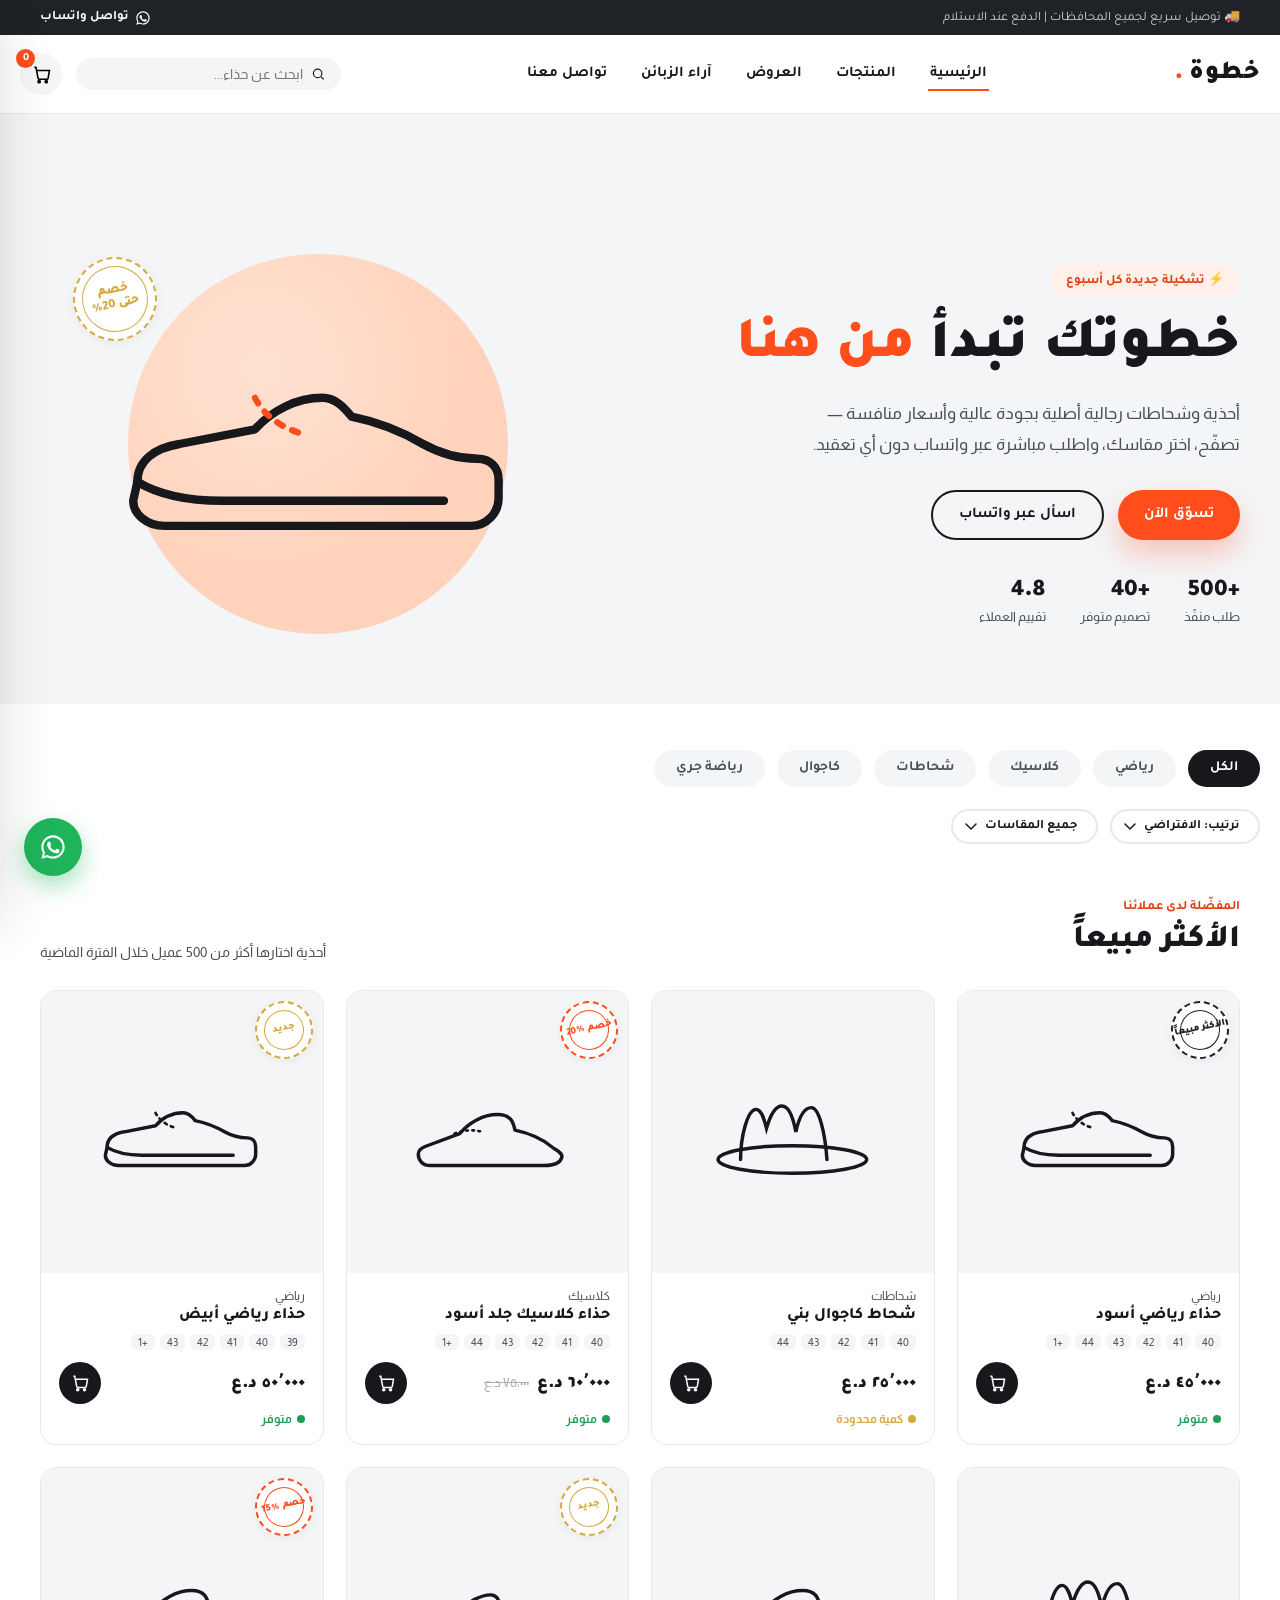
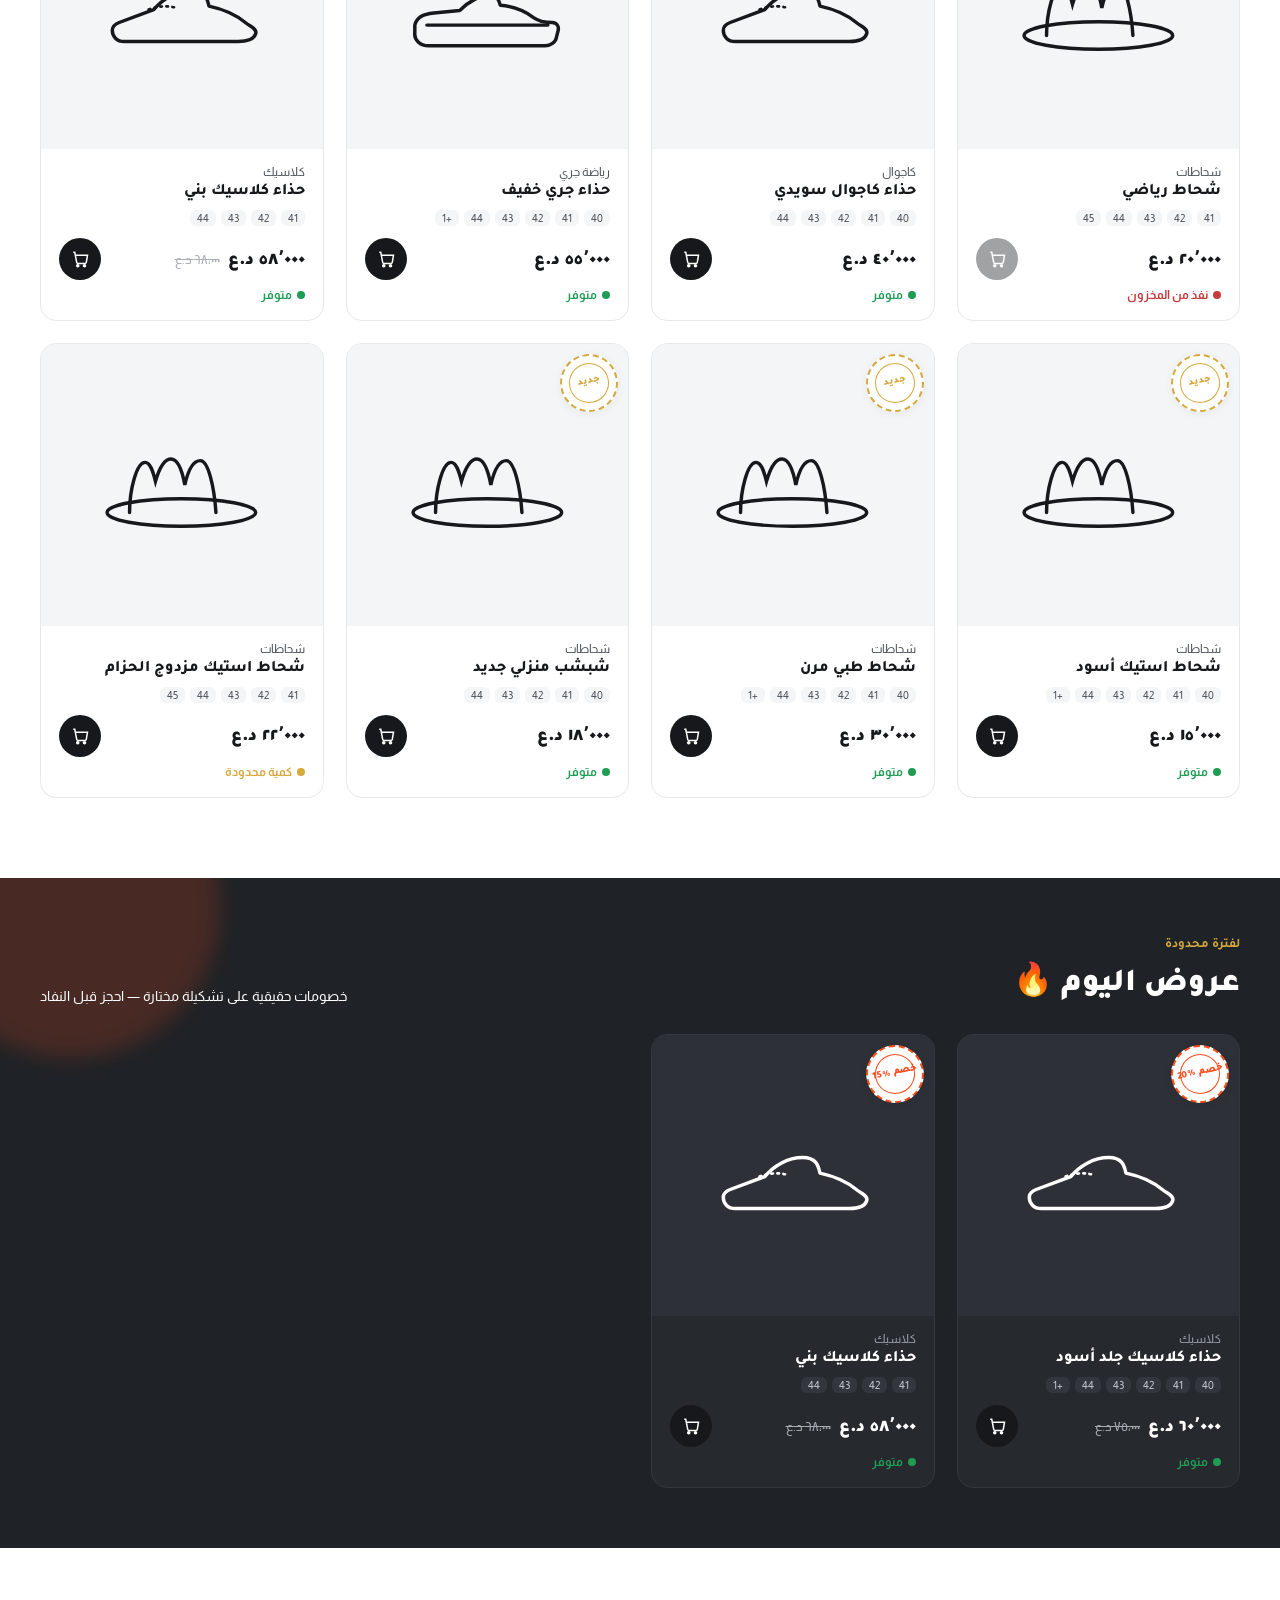
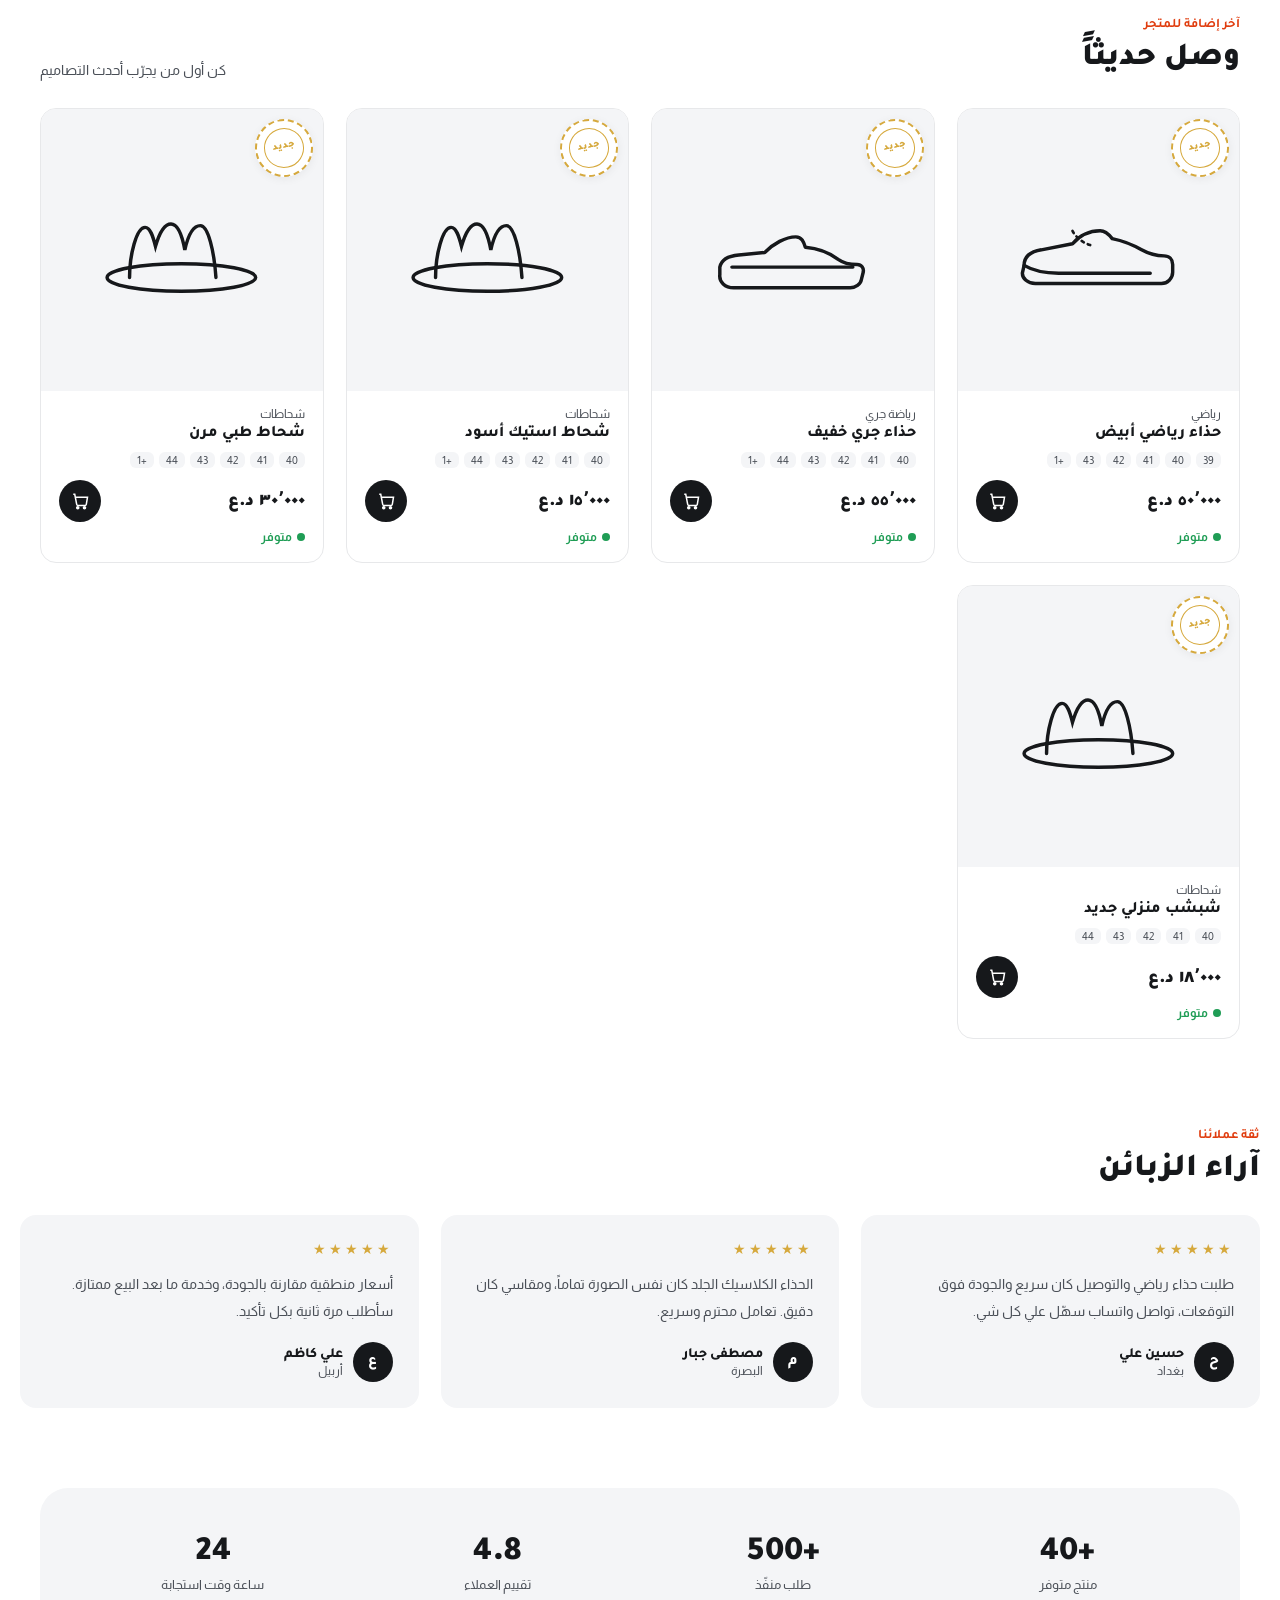
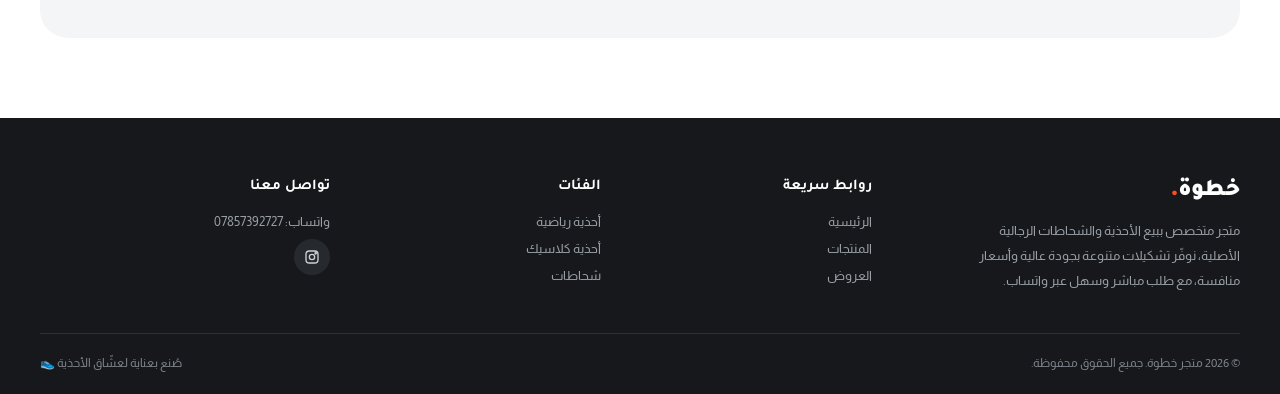
==== index.html @ 8cd8f7c1 "Add files via upload" ====
<!DOCTYPE html>
<html lang="ar" dir="rtl">
<head>
<meta charset="UTF-8">
<meta name="viewport" content="width=device-width, initial-scale=1.0">
<title>خطوة | متجر أحذية وشحاطات رجالية</title>
<meta name="description" content="متجر خطوة لبيع الأحذية والشحاطات الرجالية — تشكيلات رياضية وكلاسيكية وكاجوال بأفضل الأسعار، مع إمكانية الطلب المباشر عبر واتساب.">
<meta name="theme-color" content="#16181b">
<link rel="preconnect" href="https://fonts.googleapis.com">
<link href="https://fonts.googleapis.com/css2?family=Almarai:wght@400;700;800&family=Tajawal:wght@700;800;900&display=swap" rel="stylesheet">
<link rel="stylesheet" href="style.css">
</head>
<body>

<!-- شريط علوي -->
<div class="topbar">
  <div class="container">
    <span>🚚 توصيل سريع لجميع المحافظات | الدفع عند الاستلام</span>
    <a href="#" data-wa-general>
      <svg width="16" height="16" viewBox="0 0 24 24" fill="currentColor"><path d="M17.5 14.4c-.3-.1-1.7-.8-2-.9-.3-.1-.5-.1-.6.1-.2.3-.7.9-.9 1.1-.2.2-.3.2-.6.1-1.6-.7-2.7-1.6-3.6-3.1-.1-.2-.1-.4.1-.6l.5-.6c.1-.2.1-.3 0-.5-.1-.2-.6-1.5-.8-2-.2-.5-.4-.4-.6-.4h-.5c-.2 0-.5.1-.7.3-.2.2-.9.9-.9 2.2 0 1.3.9 2.5 1 2.7.1.2 1.8 2.8 4.5 3.9 2.7 1.1 2.7.7 3.2.7.5 0 1.6-.6 1.8-1.2.2-.6.2-1.1.1-1.2-.1-.1-.3-.2-.5-.3Z"/><path d="M12 2C6.5 2 2 6.5 2 12c0 1.8.5 3.6 1.4 5.1L2 22l5.1-1.3c1.4.8 3.1 1.2 4.9 1.2 5.5 0 10-4.5 10-10S17.5 2 12 2Zm0 18.2c-1.6 0-3.1-.4-4.4-1.2l-.3-.2-3 .8.8-2.9-.2-.3C4.2 15 3.8 13.5 3.8 12c0-4.5 3.7-8.2 8.2-8.2s8.2 3.7 8.2 8.2-3.7 8.2-8.2 8.2Z"/></svg>
      تواصل واتساب
    </a>
  </div>
</div>

<!-- الهيدر -->
<header class="site-header" id="siteHeader">
  <div class="container header-inner">
    <div class="logo" id="siteLogo">خطوة<span>.</span></div>

    <nav class="main-nav" id="mainNav">
      <a href="#home" class="active">الرئيسية</a>
      <a href="#products">المنتجات</a>
      <a href="#offers">العروض</a>
      <a href="#reviews">آراء الزبائن</a>
      <a href="#" data-wa-general>تواصل معنا</a>
    </nav>

    <div class="header-actions">
      <label class="search-box">
        <svg width="16" height="16" viewBox="0 0 24 24" fill="none" stroke="currentColor" stroke-width="2"><circle cx="11" cy="11" r="7"/><path d="M21 21l-4-4"/></svg>
        <input id="searchInput" type="text" placeholder="ابحث عن حذاء...">
      </label>
      <button class="icon-btn" id="cartBtn" aria-label="السلة">
        <svg width="19" height="19" viewBox="0 0 24 24" fill="none" stroke="currentColor" stroke-width="2"><path d="M3 3h2l2.6 13.4a2 2 0 0 0 2 1.6h8.8a2 2 0 0 0 2-1.6L22 7H6"/><circle cx="9" cy="21" r="1.4" fill="currentColor"/><circle cx="18" cy="21" r="1.4" fill="currentColor"/></svg>
        <span class="cart-count" id="cartCount">0</span>
      </button>
      <button class="burger icon-btn" id="burgerBtn" aria-label="القائمة">
        <svg width="18" height="18" viewBox="0 0 24 24" fill="none" stroke="currentColor" stroke-width="2.2"><path d="M4 7h16M4 12h16M4 17h16"/></svg>
      </button>
    </div>
  </div>
</header>

<!-- الهيرو -->
<section class="hero" id="home">
  <div class="container hero-inner">
    <div>
      <span class="hero-eyebrow">⚡ تشكيلة جديدة كل أسبوع</span>
      <h1>خطوتك تبدأ <em>من هنا</em></h1>
      <p>أحذية وشحاطات رجالية أصلية بجودة عالية وأسعار منافسة — تصفّح، اختر مقاسك، واطلب مباشرة عبر واتساب دون أي تعقيد.</p>
      <div class="hero-ctas">
        <a href="#products" class="btn btn-primary">تسوّق الآن</a>
        <a href="#" class="btn btn-outline" data-wa-general>اسأل عبر واتساب</a>
      </div>
      <div class="hero-stats">
        <div><b>+500</b><span>طلب منفّذ</span></div>
        <div><b>+40</b><span>تصميم متوفر</span></div>
        <div><b>4.8</b><span>تقييم العملاء</span></div>
      </div>
    </div>

    <div class="hero-art">
      <div class="hero-blob"></div>
      <div class="hero-stamp stamp gold"><b>خصم<br>حتى 20%</b></div>
      <div class="hero-shoe">
        <svg viewBox="0 0 200 120" fill="none" xmlns="http://www.w3.org/2000/svg">
          <path d="M14 78c0-10 8-16 20-18l36-7c8-9 20-15 32-15 6 0 10 4 14 9 10 2 22 6 34 13 9 5 18 7 26 7 6 0 10 4 10 10v9c0 7-6 13-13 13H27c-9 0-15-6-15-12l2-9Z" stroke="currentColor" stroke-width="4" stroke-linejoin="round"/>
          <path d="M14 78c10 6 24 9 40 9h106" stroke="currentColor" stroke-width="4" stroke-linecap="round"/>
          <path d="M70 38c4 8 12 14 22 17" class="accent" stroke="#ff4d1c" stroke-width="3" stroke-linecap="round" stroke-dasharray="3 5"/>
        </svg>
      </div>
    </div>
  </div>
</section>

<!-- شريط الفئات والبحث المتقدم -->
<section class="cat-strip container" id="products">
  <div class="chips" id="catChips"></div>
  <div class="filter-bar" style="margin-top:16px;">
    <select class="filter-select" id="sortSelect">
      <option value="">ترتيب: الافتراضي</option>
      <option value="price-asc">الأقل سعراً</option>
      <option value="price-desc">الأعلى سعراً</option>
      <option value="new">الأحدث</option>
      <option value="bestseller">الأكثر مبيعاً</option>
    </select>
    <select class="filter-select" id="sizeFilter">
      <option value="">جميع المقاسات</option>
    </select>
  </div>
</section>

<!-- الأكثر مبيعاً -->
<section class="container" style="padding:30px 20px 10px;">
  <div class="section-head reveal">
    <div>
      <span class="eyebrow">المفضّلة لدى عملائنا</span>
      <h2>الأكثر مبيعاً</h2>
    </div>
    <p>أحذية اختارها أكثر من 500 عميل خلال الفترة الماضية</p>
  </div>
  <div class="products-grid" id="bestSellersGrid"></div>
</section>

<!-- العروض -->
<section class="offers-section" id="offers">
  <div class="container">
    <div class="section-head reveal">
      <div>
        <span class="eyebrow">لفترة محدودة</span>
        <h2>عروض اليوم 🔥</h2>
      </div>
      <p>خصومات حقيقية على تشكيلة مختارة — احجز قبل النفاد</p>
    </div>
    <div class="products-grid" id="offersGrid"></div>
  </div>
</section>

<!-- وصل حديثاً -->
<section class="container" style="padding:70px 20px 10px;">
  <div class="section-head reveal">
    <div>
      <span class="eyebrow">آخر إضافة للمتجر</span>
      <h2>وصل حديثاً</h2>
    </div>
    <p>كن أول من يجرّب أحدث التصاميم</p>
  </div>
  <div class="products-grid" id="newArrivalsGrid"></div>
</section>

<!-- آراء الزبائن -->
<section class="reviews container" id="reviews">
  <div class="section-head reveal">
    <div>
      <span class="eyebrow">ثقة عملائنا</span>
      <h2>آراء الزبائن</h2>
    </div>
  </div>
  <div class="review-grid">
    <div class="review-card reveal">
      <div class="review-stars">★★★★★</div>
      <p class="review-text">طلبت حذاء رياضي والتوصيل كان سريع والجودة فوق التوقعات، تواصل واتساب سهّل علي كل شي.</p>
      <div class="review-by"><div class="review-avatar">ح</div><div><div class="review-name">حسين علي</div><div class="review-loc">بغداد</div></div></div>
    </div>
    <div class="review-card reveal">
      <div class="review-stars">★★★★★</div>
      <p class="review-text">الحذاء الكلاسيك الجلد كان نفس الصورة تماماً، ومقاسي كان دقيق. تعامل محترم وسريع.</p>
      <div class="review-by"><div class="review-avatar">م</div><div><div class="review-name">مصطفى جبار</div><div class="review-loc">البصرة</div></div></div>
    </div>
    <div class="review-card reveal">
      <div class="review-stars">★★★★★</div>
      <p class="review-text">أسعار منطقية مقارنة بالجودة، وخدمة ما بعد البيع ممتازة. سأطلب مرة ثانية بكل تأكيد.</p>
      <div class="review-by"><div class="review-avatar">ع</div><div><div class="review-name">علي كاظم</div><div class="review-loc">أربيل</div></div></div>
    </div>
  </div>
</section>

<!-- إحصائيات -->
<section class="container">
  <div class="stats-strip reveal">
    <div><b>+40</b><span>منتج متوفر</span></div>
    <div><b>+500</b><span>طلب منفّذ</span></div>
    <div><b>4.8</b><span>تقييم العملاء</span></div>
    <div><b>24</b><span>ساعة وقت استجابة</span></div>
  </div>
</section>

<!-- الفوتر -->
<footer class="site-footer">
  <div class="container">
    <div class="footer-grid">
      <div>
        <div class="footer-logo">خطوة<span>.</span></div>
        <p class="footer-about">متجر متخصص ببيع الأحذية والشحاطات الرجالية الأصلية، نوفّر تشكيلات متنوعة بجودة عالية وأسعار منافسة، مع طلب مباشر وسهل عبر واتساب.</p>
      </div>
      <div class="footer-col">
        <h4>روابط سريعة</h4>
        <ul>
          <li><a href="#home">الرئيسية</a></li>
          <li><a href="#products">المنتجات</a></li>
          <li><a href="#offers">العروض</a></li>
        </ul>
      </div>
      <div class="footer-col">
        <h4>الفئات</h4>
        <ul id="footerCats">
          <li><a href="#products">أحذية رياضية</a></li>
          <li><a href="#products">أحذية كلاسيك</a></li>
          <li><a href="#products">شحاطات</a></li>
        </ul>
      </div>
      <div class="footer-col">
        <h4>تواصل معنا</h4>
        <ul>
          <li><a href="#" data-wa-general>واتساب: 07857392727</a></li>
        </ul>
        <div class="socials">
          <a href="#" aria-label="انستغرام"><svg width="16" height="16" viewBox="0 0 24 24" fill="none" stroke="currentColor" stroke-width="2"><rect x="3" y="3" width="18" height="18" rx="5"/><circle cx="12" cy="12" r="4"/><circle cx="17.5" cy="6.5" r="1"/></svg></a>
        </div>
      </div>
    </div>
    <div class="footer-bottom">
      <span>© 2026 متجر خطوة. جميع الحقوق محفوظة.</span>
      <span>صُنع بعناية لعشّاق الأحذية 👟</span>
    </div>
  </div>
</footer>

<!-- زر واتساب عائم -->
<a href="#" class="float-whatsapp" data-wa-general aria-label="تواصل عبر واتساب">
  <svg viewBox="0 0 24 24" fill="currentColor"><path d="M17.5 14.4c-.3-.1-1.7-.8-2-.9-.3-.1-.5-.1-.6.1-.2.3-.7.9-.9 1.1-.2.2-.3.2-.6.1-1.6-.7-2.7-1.6-3.6-3.1-.1-.2-.1-.4.1-.6l.5-.6c.1-.2.1-.3 0-.5-.1-.2-.6-1.5-.8-2-.2-.5-.4-.4-.6-.4h-.5c-.2 0-.5.1-.7.3-.2.2-.9.9-.9 2.2 0 1.3.9 2.5 1 2.7.1.2 1.8 2.8 4.5 3.9 2.7 1.1 2.7.7 3.2.7.5 0 1.6-.6 1.8-1.2.2-.6.2-1.1.1-1.2-.1-.1-.3-.2-.5-.3Z"/><path d="M12 2C6.5 2 2 6.5 2 12c0 1.8.5 3.6 1.4 5.1L2 22l5.1-1.3c1.4.8 3.1 1.2 4.9 1.2 5.5 0 10-4.5 10-10S17.5 2 12 2Zm0 18.2c-1.6 0-3.1-.4-4.4-1.2l-.3-.2-3 .8.8-2.9-.2-.3C4.2 15 3.8 13.5 3.8 12c0-4.5 3.7-8.2 8.2-8.2s8.2 3.7 8.2 8.2-3.7 8.2-8.2 8.2Z"/></svg>
</a>

<!-- ===== سلة المشتريات ===== -->
<div class="cart-overlay" id="cartOverlay"></div>
<div class="cart-drawer" id="cartDrawer" role="dialog" aria-label="سلة المشتريات">
  <div class="cart-drawer-head">
    <h3>🛒 سلة المشتريات</h3>
    <button class="cart-close" id="cartClose" aria-label="إغلاق">
      <svg width="16" height="16" viewBox="0 0 24 24" fill="none" stroke="currentColor" stroke-width="2.5"><path d="M18 6 6 18M6 6l12 12"/></svg>
    </button>
  </div>
  <div class="cart-items" id="cartItems"></div>
  <div class="cart-footer" id="cartFooter" style="display:none;">
    <div class="cart-total-row">
      <span class="cart-total-label">المجموع</span>
      <span class="cart-total-price" id="cartTotal">0 د.ع</span>
    </div>
    <button class="btn btn-primary" id="checkoutBtn">إتمام الطلب</button>
  </div>
</div>

<!-- ===== صفحة المنتج ===== -->
<div class="product-modal-overlay" id="productModalOverlay">
  <div class="product-modal" id="productModal">
    <button class="product-modal-close" id="productModalClose" aria-label="إغلاق">
      <svg width="16" height="16" viewBox="0 0 24 24" fill="none" stroke="currentColor" stroke-width="2.5"><path d="M18 6 6 18M6 6l12 12"/></svg>
    </button>
    <div class="product-modal-body">
      <div class="product-gallery">
        <div class="gallery-main" id="galleryMain">
          <div id="galleryMainContent"></div>
        </div>
        <div class="gallery-nav" id="galleryNav" style="display:none;">
          <button class="gallery-arrow" id="galleryPrev" aria-label="السابق">
            <svg width="16" height="16" viewBox="0 0 24 24" fill="none" stroke="currentColor" stroke-width="2.5"><path d="M15 18l-6-6 6-6"/></svg>
          </button>
          <button class="gallery-arrow" id="galleryNext" aria-label="التالي">
            <svg width="16" height="16" viewBox="0 0 24 24" fill="none" stroke="currentColor" stroke-width="2.5"><path d="M9 18l6-6-6-6"/></svg>
          </button>
        </div>
        <div class="gallery-thumbs" id="galleryThumbs"></div>
      </div>
      <div class="product-detail" id="productDetail"></div>
    </div>
  </div>
</div>

<!-- ===== نافذة الطلب والفاتورة ===== -->
<div class="order-overlay" id="orderOverlay">
  <div class="order-modal" id="orderModal">
    <div class="order-modal-head">
      <h3 id="orderModalTitle">تأكيد الطلب</h3>
      <button class="cart-close" id="orderClose" aria-label="إغلاق">
        <svg width="16" height="16" viewBox="0 0 24 24" fill="none" stroke="currentColor" stroke-width="2.5"><path d="M18 6 6 18M6 6l12 12"/></svg>
      </button>
    </div>
    <div id="orderContent"></div>
  </div>
</div>

<script src="main.js"></script>
</body>
</html>
---- style.css ----
/* ====================================================
   متجر خطوة — Design System v2
   ==================================================== */

:root{
  --white:#ffffff;
  --ink:#16181b;
  --ink-soft:#4a4f57;
  --ember:#ff4d1c;
  --ember-dark:#e03d0f;
  --ember-light:#fff0ea;
  --charcoal:#1f2226;
  --mist:#f4f5f7;
  --mist-dark:#e9eaed;
  --gold:#d6a93d;
  --line:#e7e8ea;
  --success:#1f9d55;

  --font-display:'Tajawal', sans-serif;
  --font-body:'Almarai', sans-serif;

  --radius-sm:10px;
  --radius-md:16px;
  --radius-lg:28px;

  --shadow-sm:0 2px 10px rgba(22,24,27,.06);
  --shadow-md:0 12px 30px rgba(22,24,27,.10);
  --shadow-lg:0 20px 50px rgba(22,24,27,.15);
  --shadow-ember:0 14px 28px rgba(255,77,28,.28);

  --container:1240px;
}

*{box-sizing:border-box;margin:0;padding:0;}
html{scroll-behavior:smooth;}
body{
  font-family:var(--font-body);
  background:var(--white);
  color:var(--ink);
  direction:rtl;
  -webkit-font-smoothing:antialiased;
  overflow-x:hidden;
}
img,svg{display:block;max-width:100%;}
a{color:inherit;text-decoration:none;}
ul{list-style:none;}
button{font-family:inherit;cursor:pointer;border:none;background:none;}
input,textarea,select{font-family:inherit;}

.container{
  width:100%;
  max-width:var(--container);
  margin:0 auto;
  padding:0 20px;
}

:focus-visible{
  outline:3px solid var(--ember);
  outline-offset:2px;
  border-radius:6px;
}

@media (prefers-reduced-motion: reduce){
  *{animation-duration:.001ms !important;animation-iteration-count:1 !important;transition-duration:.001ms !important;scroll-behavior:auto !important;}
}

/* ---------- أزرار ---------- */
.btn{
  display:inline-flex;
  align-items:center;
  justify-content:center;
  gap:8px;
  padding:14px 26px;
  border-radius:999px;
  font-family:var(--font-display);
  font-weight:700;
  font-size:15px;
  transition:transform .25s ease, box-shadow .25s ease, background .25s ease;
  white-space:nowrap;
}
.btn-primary{
  background:var(--ember);
  color:var(--white);
  box-shadow:var(--shadow-ember);
}
.btn-primary:hover{background:var(--ember-dark);transform:translateY(-2px);}
.btn-dark{background:var(--ink);color:var(--white);}
.btn-dark:hover{background:var(--charcoal);transform:translateY(-2px);}
.btn-outline{
  background:transparent;
  border:2px solid var(--ink);
  color:var(--ink);
}
.btn-outline:hover{background:var(--ink);color:var(--white);}
.btn-whatsapp{background:#1fb35a;color:var(--white);}
.btn-whatsapp:hover{background:#178f47;transform:translateY(-2px);}
.btn-sm{padding:10px 18px;font-size:13px;}
.btn:active{transform:translateY(0) scale(.97);}

/* ---------- شريط علوي ---------- */
.topbar{
  background:var(--charcoal);
  color:#cfd2d6;
  font-size:13px;
  font-family:var(--font-display);
}
.topbar .container{
  display:flex;
  align-items:center;
  justify-content:space-between;
  padding:8px 20px;
}
.topbar a{color:#fff;font-weight:700;display:flex;align-items:center;gap:6px;}

/* ---------- الهيدر ---------- */
.site-header{
  position:sticky;
  top:0;
  z-index:90;
  background:rgba(255,255,255,.95);
  backdrop-filter:blur(12px);
  border-bottom:1px solid var(--line);
  transition:padding .25s ease,box-shadow .25s ease;
}
.site-header.scrolled{box-shadow:var(--shadow-sm);}
.header-inner{
  display:flex;
  align-items:center;
  justify-content:space-between;
  gap:18px;
  padding:18px 0;
  transition:padding .25s ease;
}
.site-header.scrolled .header-inner{padding:10px 0;}

.logo{
  font-family:var(--font-display);
  font-weight:900;
  font-size:26px;
  letter-spacing:.5px;
  display:flex;
  align-items:baseline;
  gap:6px;
  cursor:pointer;
}
.logo span{color:var(--ember);}

.main-nav{display:flex;align-items:center;gap:30px;}
.main-nav a{
  font-family:var(--font-display);
  font-weight:700;
  font-size:15px;
  color:var(--ink);
  position:relative;
  padding:6px 2px;
}
.main-nav a::after{
  content:"";
  position:absolute;
  right:0;left:0;bottom:-2px;
  height:2px;
  background:var(--ember);
  transform:scaleX(0);
  transform-origin:right;
  transition:transform .3s ease;
}
.main-nav a:hover::after,
.main-nav a.active::after{transform:scaleX(1);}

.header-actions{display:flex;align-items:center;gap:14px;}

.search-box{
  display:flex;
  align-items:center;
  background:var(--mist);
  border-radius:999px;
  padding:8px 16px;
  gap:8px;
  min-width:220px;
  transition:box-shadow .25s ease;
}
.search-box:focus-within{box-shadow:0 0 0 2px var(--ember);}
.search-box input{
  background:none;
  border:none;
  outline:none;
  width:100%;
  font-size:14px;
  color:var(--ink);
}

.icon-btn{
  position:relative;
  width:42px;
  height:42px;
  border-radius:50%;
  background:var(--mist);
  display:flex;
  align-items:center;
  justify-content:center;
  transition:background .25s ease,transform .2s ease;
}
.icon-btn:hover{background:var(--mist-dark);transform:translateY(-2px);}
.cart-count{
  position:absolute;
  top:-4px;
  left:-4px;
  background:var(--ember);
  color:#fff;
  font-size:11px;
  font-weight:800;
  width:19px;
  height:19px;
  border-radius:50%;
  display:flex;
  align-items:center;
  justify-content:center;
  font-family:var(--font-display);
  transition:transform .2s ease;
}
.cart-count.bump{transform:scale(1.4);}
.burger{display:none;width:42px;height:42px;}

/* ---------- الهيرو ---------- */
.hero{
  position:relative;
  background:var(--mist);
  overflow:hidden;
  padding:70px 0 0;
}
.hero-inner{
  display:grid;
  grid-template-columns:1.05fr .95fr;
  align-items:center;
  gap:30px;
  min-height:520px;
}
.hero-eyebrow{
  display:inline-flex;
  align-items:center;
  gap:8px;
  font-family:var(--font-display);
  font-weight:700;
  font-size:13px;
  color:var(--ember-dark);
  background:#fff0ea;
  padding:7px 16px;
  border-radius:999px;
  margin-bottom:18px;
}
.hero h1{
  font-family:var(--font-display);
  font-weight:900;
  font-size:clamp(34px,5vw,58px);
  line-height:1.15;
  margin-bottom:18px;
}
.hero h1 em{color:var(--ember);font-style:normal;position:relative;}
.hero p{
  font-size:17px;
  color:var(--ink-soft);
  max-width:440px;
  margin-bottom:30px;
  line-height:1.8;
}
.hero-ctas{display:flex;gap:14px;flex-wrap:wrap;margin-bottom:38px;}
.hero-stats{display:flex;gap:34px;}
.hero-stats div b{
  display:block;
  font-family:var(--font-display);
  font-weight:900;
  font-size:24px;
}
.hero-stats div span{font-size:13px;color:var(--ink-soft);}

.hero-art{
  position:relative;
  height:100%;
  display:flex;
  align-items:center;
  justify-content:center;
}
.hero-blob{
  position:absolute;
  width:380px;height:380px;
  border-radius:50%;
  background:radial-gradient(circle at 35% 30%, #ffe2d3, #ffd2bb 60%, #ffd2bb 100%);
  z-index:0;
  animation:blobPulse 6s ease-in-out infinite;
}
.hero-shoe{
  position:relative;
  z-index:1;
  width:min(420px, 80%);
  color:var(--ink);
  animation:float 5s ease-in-out infinite;
}
.hero-shoe .accent{color:var(--ember);}
.hero-stamp{position:absolute;top:14%;left:6%;z-index:2;}

@keyframes float{
  0%,100%{transform:translateY(0) rotate(-3deg);}
  50%{transform:translateY(-14px) rotate(-1deg);}
}
@keyframes blobPulse{
  0%,100%{transform:scale(1);}
  50%{transform:scale(1.06);}
}

/* ---------- الختم ---------- */
.stamp{
  --c:var(--ember);
  width:84px;height:84px;
  border-radius:50%;
  border:2px dashed var(--c);
  display:flex;align-items:center;justify-content:center;
  text-align:center;
  transform:rotate(-12deg);
  background:#fff;
  box-shadow:var(--shadow-sm);
  transition:transform .35s ease;
}
.stamp::before{
  content:"";
  position:absolute;
  inset:7px;
  border:1px solid var(--c);
  border-radius:50%;
}
.stamp b{
  font-family:var(--font-display);
  font-weight:900;
  font-size:13px;
  color:var(--c);
  line-height:1.15;
}
.stamp.gold{--c:var(--gold);}
.stamp.charcoal{--c:var(--charcoal);}
.stamp.muted{--c:#9a9da3;}
.stamp-sm{width:60px;height:60px;}
.stamp-sm b{font-size:10px;}

/* ---------- شرائح الفئات ---------- */
.cat-strip{padding:46px 0 10px;}
.section-head{
  display:flex;
  align-items:flex-end;
  justify-content:space-between;
  margin-bottom:26px;
  gap:16px;
  flex-wrap:wrap;
}
.section-head .eyebrow{
  font-family:var(--font-display);
  font-weight:700;
  color:var(--ember-dark);
  font-size:13px;
  margin-bottom:6px;
  display:block;
}
.section-head h2{
  font-family:var(--font-display);
  font-weight:900;
  font-size:clamp(22px,3vw,32px);
}
.section-head p{color:var(--ink-soft);font-size:14px;margin-top:6px;}

/* ---------- شريط الفلترة ---------- */
.filter-bar{
  display:flex;
  align-items:center;
  gap:12px;
  margin-bottom:16px;
  flex-wrap:wrap;
}
.filter-select{
  padding:9px 18px;
  border-radius:999px;
  border:2px solid var(--line);
  background:#fff;
  font-family:var(--font-display);
  font-weight:700;
  font-size:13px;
  color:var(--ink);
  cursor:pointer;
  transition:border-color .2s;
  appearance:none;
  padding-left:32px;
  background-image:url("data:image/svg+xml,%3Csvg width='12' height='8' viewBox='0 0 12 8' fill='none' xmlns='http://www.w3.org/2000/svg'%3E%3Cpath d='M1 1l5 5 5-5' stroke='%2316181b' stroke-width='1.5' stroke-linecap='round'/%3E%3C/svg%3E");
  background-repeat:no-repeat;
  background-position:left 12px center;
}
.filter-select:focus{border-color:var(--ember);outline:none;}

.chips{
  display:flex;
  gap:12px;
  overflow-x:auto;
  padding-bottom:6px;
  scrollbar-width:none;
}
.chips::-webkit-scrollbar{display:none;}
.chip{
  flex:0 0 auto;
  padding:10px 22px;
  border-radius:999px;
  background:var(--mist);
  font-family:var(--font-display);
  font-weight:700;
  font-size:14px;
  color:var(--ink-soft);
  transition:background .25s ease,color .25s ease,transform .2s ease;
}
.chip:hover{transform:translateY(-2px);}
.chip.active{background:var(--ink);color:#fff;}

/* ---------- شبكة المنتجات ---------- */
.products-grid{
  display:grid;
  grid-template-columns:repeat(4, 1fr);
  gap:22px;
  margin-top:30px;
}
.product-card{
  position:relative;
  background:#fff;
  border:1px solid var(--line);
  border-radius:var(--radius-md);
  overflow:hidden;
  transition:transform .3s ease,box-shadow .3s ease;
  cursor:pointer;
}
.product-card:hover{
  transform:translateY(-6px);
  box-shadow:var(--shadow-md);
}
.product-media{
  position:relative;
  background:var(--mist);
  aspect-ratio:1/1;
  display:flex;
  align-items:center;
  justify-content:center;
  padding:30px;
  overflow:hidden;
}
.product-media svg{
  width:78%;
  color:var(--ink);
  transition:transform .4s ease;
}
.product-media img{
  width:100%;
  height:100%;
  object-fit:cover;
  transition:transform .4s ease;
  position:absolute;
  inset:0;
  padding:0;
}
.product-card:hover .product-media img{transform:scale(1.06);}
.product-card:hover .product-media svg{transform:scale(1.08) rotate(-3deg);}

.product-card .stamp{
  position:absolute;
  top:10px;
  right:10px;
  width:58px;height:58px;
}
.product-card .stamp b{font-size:10px;}

.quick-view{
  position:absolute;
  bottom:12px;
  left:50%;
  transform:translate(-50%, 14px);
  opacity:0;
  transition:all .25s ease;
  background:var(--ink);
  color:#fff;
  font-family:var(--font-display);
  font-size:12px;
  font-weight:700;
  padding:9px 18px;
  border-radius:999px;
  white-space:nowrap;
  pointer-events:none;
}
.product-card:hover .quick-view{opacity:1;transform:translate(-50%, 0);pointer-events:all;}

.product-info{padding:16px 18px 18px;}
.product-cat{font-size:12px;color:var(--ink-soft);margin-bottom:4px;}
.product-name{
  font-family:var(--font-display);
  font-weight:800;
  font-size:16px;
  margin-bottom:8px;
}
.product-sizes{display:flex;gap:5px;margin-bottom:12px;flex-wrap:wrap;}
.product-sizes span{
  font-size:11px;
  color:var(--ink-soft);
  background:var(--mist);
  border-radius:6px;
  padding:2px 7px;
}
.price-row{display:flex;align-items:center;justify-content:space-between;}
.price-group{display:flex;align-items:baseline;gap:8px;}
.price{
  font-family:var(--font-display);
  font-weight:900;
  font-size:18px;
}
.price-old{font-size:13px;color:#a9adb3;text-decoration:line-through;}
.add-cart-btn{
  width:42px;height:42px;
  border-radius:50%;
  background:var(--ink);
  color:#fff;
  display:flex;align-items:center;justify-content:center;
  transition:background .25s ease,transform .2s ease;
  flex-shrink:0;
}
.add-cart-btn:hover{background:var(--ember);transform:scale(1.08);}
.add-cart-btn.added{background:var(--success);}
.add-cart-btn svg{width:18px;height:18px;}
.add-cart-btn:disabled{opacity:.4;pointer-events:none;}

.stock-note{
  font-size:12px;
  font-weight:700;
  margin-top:8px;
  display:flex;
  align-items:center;
  gap:5px;
}
.stock-note.limited{color:var(--gold);}
.stock-note.out{color:#c63b3b;}
.stock-note.available{color:var(--success);}
.product-card.is-out .add-cart-btn{opacity:.4;pointer-events:none;}

/* ---------- قسم العروض ---------- */
.offers-section{
  background:var(--charcoal);
  color:#fff;
  padding:60px 0;
  margin-top:70px;
  position:relative;
  overflow:hidden;
}
.offers-section::before{
  content:"";
  position:absolute;
  top:-120px;left:-80px;
  width:300px;height:300px;
  background:var(--ember);
  opacity:.18;
  border-radius:50%;
  filter:blur(10px);
}
.offers-section .section-head h2,
.offers-section .section-head p{color:#fff;}
.offers-section .section-head .eyebrow{color:var(--gold);}
.offers-section .product-card{background:#26292e;border-color:#34373d;}
.offers-section .product-media{background:#2d3036;}
.offers-section .product-media svg{color:#fff;}
.offers-section .product-name{color:#fff;}
.offers-section .product-cat{color:#9aa0a8;}
.offers-section .product-sizes span{background:#33363c;color:#c7cbd1;}
.offers-section .price{color:#fff;}

/* ---------- آراء الزبائن ---------- */
.reviews{padding:80px 0;}
.review-grid{
  display:grid;
  grid-template-columns:repeat(3, 1fr);
  gap:22px;
}
.review-card{
  background:var(--mist);
  border-radius:var(--radius-md);
  padding:26px;
  transition:transform .3s ease,box-shadow .3s ease;
}
.review-card:hover{transform:translateY(-4px);box-shadow:var(--shadow-md);}
.review-stars{color:var(--gold);font-size:14px;margin-bottom:14px;letter-spacing:3px;}
.review-text{font-size:14px;line-height:1.9;color:var(--ink-soft);margin-bottom:18px;}
.review-by{display:flex;align-items:center;gap:10px;}
.review-avatar{
  width:40px;height:40px;border-radius:50%;
  background:var(--ink);color:#fff;
  display:flex;align-items:center;justify-content:center;
  font-family:var(--font-display);font-weight:800;font-size:15px;
}
.review-name{font-family:var(--font-display);font-weight:800;font-size:14px;}
.review-loc{font-size:12px;color:var(--ink-soft);}

/* ---------- إحصائيات ---------- */
.stats-strip{
  background:var(--mist);
  border-radius:var(--radius-lg);
  margin:0 0 80px;
  padding:46px 30px;
  display:grid;
  grid-template-columns:repeat(4, 1fr);
  text-align:center;
}
.stats-strip div b{
  display:block;
  font-family:var(--font-display);
  font-weight:900;
  font-size:34px;
  color:var(--ink);
}
.stats-strip div span{font-size:13px;color:var(--ink-soft);}

/* ---------- فوتر ---------- */
.site-footer{background:var(--ink);color:#cfd2d6;padding:60px 0 24px;}
.footer-grid{
  display:grid;
  grid-template-columns:1.4fr 1fr 1fr 1.2fr;
  gap:30px;
  padding-bottom:40px;
  border-bottom:1px solid #2c2f34;
}
.footer-logo{font-family:var(--font-display);font-weight:900;font-size:24px;color:#fff;margin-bottom:12px;}
.footer-logo span{color:var(--ember);}
.footer-about{font-size:13px;line-height:1.9;color:#9aa0a8;max-width:280px;}
.footer-col h4{font-family:var(--font-display);font-size:15px;margin-bottom:16px;color:#fff;}
.footer-col ul li{margin-bottom:10px;}
.footer-col ul a{font-size:13px;color:#9aa0a8;transition:color .2s ease;}
.footer-col ul a:hover{color:var(--ember);}
.footer-bottom{
  display:flex;justify-content:space-between;align-items:center;
  padding-top:22px;font-size:12px;color:#80858d;flex-wrap:wrap;gap:10px;
}
.socials{display:flex;gap:10px;}
.socials a{
  width:36px;height:36px;border-radius:50%;
  background:#26292e;
  display:flex;align-items:center;justify-content:center;
  transition:background .2s ease;
}
.socials a:hover{background:var(--ember);}

/* ---------- زر واتساب العائم ---------- */
.float-whatsapp{
  position:fixed;
  bottom:24px;
  left:24px;
  z-index:80;
  width:58px;height:58px;
  border-radius:50%;
  background:#1fb35a;
  display:flex;align-items:center;justify-content:center;
  box-shadow:0 10px 24px rgba(31,179,90,.4);
  animation:pulse 2.4s infinite;
}
.float-whatsapp svg{width:28px;height:28px;color:#fff;}
@keyframes pulse{
  0%{box-shadow:0 0 0 0 rgba(31,179,90,.5);}
  70%{box-shadow:0 0 0 14px rgba(31,179,90,0);}
  100%{box-shadow:0 0 0 0 rgba(31,179,90,0);}
}

/* ---------- كشف عند التمرير ---------- */
.reveal{opacity:0;transform:translateY(26px);transition:opacity .7s ease,transform .7s ease;}
.reveal.in{opacity:1;transform:translateY(0);}

/* ====================================================
   سلة المشتريات — Drawer
   ==================================================== */
.cart-overlay{
  position:fixed;
  inset:0;
  background:rgba(22,24,27,.5);
  z-index:200;
  opacity:0;
  pointer-events:none;
  transition:opacity .3s ease;
  backdrop-filter:blur(2px);
}
.cart-overlay.open{opacity:1;pointer-events:all;}

.cart-drawer{
  position:fixed;
  top:0;
  left:0;
  bottom:0;
  width:min(480px, 100vw);
  background:#fff;
  z-index:201;
  transform:translateX(-100%);
  transition:transform .35s cubic-bezier(.32,.01,0,1);
  display:flex;
  flex-direction:column;
  box-shadow:var(--shadow-lg);
}
.cart-drawer.open{transform:translateX(0);}

.cart-drawer-head{
  display:flex;
  align-items:center;
  justify-content:space-between;
  padding:22px 24px;
  border-bottom:1px solid var(--line);
}
.cart-drawer-head h3{
  font-family:var(--font-display);
  font-weight:800;
  font-size:18px;
}
.cart-close{
  width:38px;height:38px;
  border-radius:50%;
  background:var(--mist);
  display:flex;align-items:center;justify-content:center;
  transition:background .2s;
}
.cart-close:hover{background:var(--mist-dark);}

.cart-items{
  flex:1;
  overflow-y:auto;
  padding:16px 24px;
  display:flex;
  flex-direction:column;
  gap:14px;
}
.cart-empty{
  display:flex;
  flex-direction:column;
  align-items:center;
  justify-content:center;
  height:100%;
  gap:14px;
  color:var(--ink-soft);
  font-family:var(--font-display);
  font-size:15px;
}
.cart-empty svg{opacity:.3;}

.cart-item{
  display:flex;
  gap:14px;
  padding:16px;
  background:var(--mist);
  border-radius:var(--radius-sm);
  position:relative;
}
.cart-item-thumb{
  width:80px;height:80px;
  border-radius:10px;
  background:#e9eaed;
  overflow:hidden;
  flex-shrink:0;
  display:flex;align-items:center;justify-content:center;
}
.cart-item-thumb img{width:100%;height:100%;object-fit:cover;}
.cart-item-thumb svg{width:50px;color:var(--ink-soft);}
.cart-item-body{flex:1;min-width:0;}
.cart-item-name{
  font-family:var(--font-display);
  font-weight:800;
  font-size:14px;
  margin-bottom:5px;
  line-height:1.3;
}
.cart-item-meta{
  display:flex;
  gap:8px;
  margin-bottom:10px;
  flex-wrap:wrap;
}
.cart-item-tag{
  font-size:11px;
  background:#e9eaed;
  border-radius:6px;
  padding:3px 8px;
  color:var(--ink-soft);
  font-weight:700;
}
.cart-item-price{
  font-family:var(--font-display);
  font-weight:900;
  font-size:15px;
  color:var(--ember);
}
.cart-item-controls{
  display:flex;
  align-items:center;
  gap:10px;
  margin-top:8px;
}
.qty-btn{
  width:28px;height:28px;
  border-radius:50%;
  background:#fff;
  border:2px solid var(--line);
  display:flex;align-items:center;justify-content:center;
  font-size:16px;
  font-weight:700;
  transition:border-color .2s,background .2s;
}
.qty-btn:hover{border-color:var(--ink);background:var(--ink);color:#fff;}
.qty-val{
  font-family:var(--font-display);
  font-weight:800;
  font-size:15px;
  min-width:22px;
  text-align:center;
}
.cart-item-del{
  position:absolute;
  top:12px;
  left:12px;
  width:26px;height:26px;
  border-radius:50%;
  background:#fff;
  display:flex;align-items:center;justify-content:center;
  transition:background .2s;
  color:#c63b3b;
}
.cart-item-del:hover{background:#fde8e8;}

/* سلة — اختيار المقاس/اللون لكل قطعة */
.cart-item-variant{margin-top:8px;}
.cart-item-variant label{
  font-size:11px;
  color:var(--ink-soft);
  font-weight:700;
  margin-bottom:4px;
  display:block;
}
.variant-select{
  font-size:12px;
  padding:5px 10px;
  border-radius:8px;
  border:2px solid var(--line);
  background:#fff;
  color:var(--ink);
  font-family:var(--font-display);
  font-weight:700;
  margin-left:6px;
}
.variant-select:focus{border-color:var(--ember);outline:none;}

/* قطع متعددة في نفس المنتج */
.cart-pieces{display:flex;flex-direction:column;gap:8px;margin-top:8px;}
.piece-row{
  display:flex;
  align-items:center;
  gap:8px;
  background:#fff;
  border-radius:8px;
  padding:8px 10px;
  border:1px solid var(--line);
}
.piece-label{font-size:11px;font-weight:700;color:var(--ink-soft);min-width:44px;}
.piece-select{
  font-size:12px;padding:4px 8px;
  border-radius:6px;
  border:1.5px solid var(--line);
  background:#fff;
  color:var(--ink);
  font-family:var(--font-display);
  font-weight:700;
}
.piece-select:focus{border-color:var(--ember);outline:none;}

.cart-footer{
  padding:20px 24px;
  border-top:1px solid var(--line);
  background:#fafafa;
}
.cart-total-row{
  display:flex;
  justify-content:space-between;
  align-items:baseline;
  margin-bottom:16px;
}
.cart-total-label{font-family:var(--font-display);font-weight:700;font-size:14px;color:var(--ink-soft);}
.cart-total-price{font-family:var(--font-display);font-weight:900;font-size:22px;color:var(--ink);}
.cart-footer .btn{width:100%;margin-top:6px;}

/* ====================================================
   صفحة المنتج — Modal
   ==================================================== */
.product-modal-overlay{
  position:fixed;
  inset:0;
  background:rgba(22,24,27,.6);
  z-index:300;
  opacity:0;
  pointer-events:none;
  transition:opacity .3s ease;
  backdrop-filter:blur(3px);
  overflow-y:auto;
  padding:30px 16px;
  display:flex;
  align-items:flex-start;
  justify-content:center;
}
.product-modal-overlay.open{opacity:1;pointer-events:all;}

.product-modal{
  background:#fff;
  border-radius:var(--radius-lg);
  max-width:880px;
  width:100%;
  overflow:hidden;
  transform:translateY(30px) scale(.97);
  transition:transform .35s cubic-bezier(.32,.01,0,1);
  box-shadow:var(--shadow-lg);
  position:relative;
  margin:auto;
}
.product-modal-overlay.open .product-modal{transform:translateY(0) scale(1);}

.product-modal-close{
  position:absolute;
  top:16px;
  left:16px;
  z-index:10;
  width:38px;height:38px;
  border-radius:50%;
  background:rgba(255,255,255,.9);
  backdrop-filter:blur(4px);
  display:flex;align-items:center;justify-content:center;
  box-shadow:var(--shadow-sm);
  transition:background .2s;
}
.product-modal-close:hover{background:#fff;}

.product-modal-body{
  display:grid;
  grid-template-columns:1fr 1fr;
}

/* معرض الصور */
.product-gallery{
  background:var(--mist);
  position:relative;
  overflow:hidden;
  min-height:400px;
}
.gallery-main{
  width:100%;
  aspect-ratio:1/1;
  display:flex;align-items:center;justify-content:center;
  overflow:hidden;
  cursor:zoom-in;
  position:relative;
}
.gallery-main img{
  width:100%;height:100%;
  object-fit:cover;
  transition:transform .4s ease;
}
.gallery-main img.zoomed{transform:scale(1.6);cursor:zoom-out;}
.gallery-main svg{width:70%;color:var(--ink);}

.gallery-nav{
  position:absolute;
  top:50%;transform:translateY(-50%);
  display:flex;justify-content:space-between;
  width:100%;padding:0 12px;
  pointer-events:none;
}
.gallery-arrow{
  width:38px;height:38px;
  border-radius:50%;
  background:rgba(255,255,255,.9);
  backdrop-filter:blur(4px);
  display:flex;align-items:center;justify-content:center;
  box-shadow:var(--shadow-sm);
  transition:background .2s,transform .2s;
  pointer-events:all;
}
.gallery-arrow:hover{background:#fff;transform:scale(1.08);}

.gallery-thumbs{
  display:flex;
  gap:8px;
  padding:12px;
  overflow-x:auto;
  scrollbar-width:none;
  background:var(--mist);
}
.gallery-thumbs::-webkit-scrollbar{display:none;}
.gallery-thumb{
  width:62px;height:62px;
  border-radius:8px;
  overflow:hidden;
  border:2px solid transparent;
  flex-shrink:0;
  cursor:pointer;
  transition:border-color .2s;
  display:flex;align-items:center;justify-content:center;
  background:#e9eaed;
}
.gallery-thumb.active{border-color:var(--ember);}
.gallery-thumb img{width:100%;height:100%;object-fit:cover;}
.gallery-thumb svg{width:36px;color:var(--ink-soft);}

/* تفاصيل المنتج */
.product-detail{padding:32px 28px;overflow-y:auto;max-height:600px;}
.product-detail-cat{
  font-size:12px;font-weight:700;
  color:var(--ember-dark);
  background:var(--ember-light);
  display:inline-block;
  padding:4px 12px;border-radius:999px;
  margin-bottom:12px;
}
.product-detail-name{
  font-family:var(--font-display);
  font-weight:900;
  font-size:clamp(20px,3vw,26px);
  line-height:1.2;
  margin-bottom:14px;
}
.product-detail-price-row{
  display:flex;align-items:baseline;
  gap:12px;margin-bottom:20px;
}
.product-detail-price{
  font-family:var(--font-display);
  font-weight:900;
  font-size:28px;
  color:var(--ink);
}
.product-detail-old{
  font-size:16px;
  color:#a9adb3;
  text-decoration:line-through;
}
.product-detail-badge{
  background:var(--ember);
  color:#fff;
  font-family:var(--font-display);
  font-weight:800;
  font-size:12px;
  padding:3px 10px;
  border-radius:999px;
}

.product-detail-desc{
  font-size:14px;
  line-height:1.9;
  color:var(--ink-soft);
  margin-bottom:22px;
}

.detail-label{
  font-family:var(--font-display);
  font-weight:800;
  font-size:14px;
  margin-bottom:10px;
}

/* اختيار المقاس */
.size-picker{
  display:flex;flex-wrap:wrap;
  gap:8px;margin-bottom:22px;
}
.size-option{
  width:46px;height:46px;
  border-radius:10px;
  border:2px solid var(--line);
  display:flex;align-items:center;justify-content:center;
  font-family:var(--font-display);
  font-weight:800;font-size:14px;
  transition:border-color .2s,background .2s,color .2s;
  cursor:pointer;
}
.size-option:hover{border-color:var(--ink);}
.size-option.active{border-color:var(--ember);background:var(--ember);color:#fff;}
.size-option.disabled{opacity:.35;pointer-events:none;}

/* اختيار اللون */
.color-picker{
  display:flex;flex-wrap:wrap;
  gap:8px;margin-bottom:26px;
}
.color-option{
  padding:8px 16px;
  border-radius:999px;
  border:2px solid var(--line);
  font-family:var(--font-display);
  font-weight:700;font-size:13px;
  display:flex;align-items:center;gap:6px;
  transition:border-color .2s,background .2s;
  cursor:pointer;
}
.color-option:hover{border-color:var(--ink);}
.color-option.active{border-color:var(--ember);background:var(--ember-light);}
.color-dot{width:14px;height:14px;border-radius:50%;border:1px solid rgba(0,0,0,.1);}

.detail-qty{
  display:flex;align-items:center;
  gap:14px;margin-bottom:22px;
}
.detail-qty-label{
  font-family:var(--font-display);
  font-weight:700;font-size:14px;
}
.detail-qty-controls{display:flex;align-items:center;gap:10px;}
.detail-qty-btn{
  width:36px;height:36px;border-radius:50%;
  border:2px solid var(--line);
  display:flex;align-items:center;justify-content:center;
  font-size:18px;font-weight:700;
  transition:border-color .2s,background .2s,color .2s;
}
.detail-qty-btn:hover{border-color:var(--ink);background:var(--ink);color:#fff;}
.detail-qty-val{
  font-family:var(--font-display);
  font-weight:800;font-size:16px;
  min-width:28px;text-align:center;
}

.detail-add-btn{
  width:100%;
  padding:16px;
  border-radius:var(--radius-md);
  font-size:16px;
  margin-bottom:12px;
}

/* ====================================================
   نافذة الطلب والفاتورة
   ==================================================== */
.order-overlay{
  position:fixed;
  inset:0;
  background:rgba(22,24,27,.6);
  z-index:400;
  opacity:0;
  pointer-events:none;
  transition:opacity .3s ease;
  backdrop-filter:blur(3px);
  overflow-y:auto;
  padding:30px 16px;
  display:flex;
  align-items:flex-start;
  justify-content:center;
}
.order-overlay.open{opacity:1;pointer-events:all;}

.order-modal{
  background:#fff;
  border-radius:var(--radius-lg);
  max-width:640px;
  width:100%;
  transform:translateY(30px) scale(.97);
  transition:transform .35s cubic-bezier(.32,.01,0,1);
  box-shadow:var(--shadow-lg);
  position:relative;
  margin:auto;
  overflow:hidden;
}
.order-overlay.open .order-modal{transform:translateY(0) scale(1);}

.order-modal-head{
  padding:24px 28px;
  border-bottom:1px solid var(--line);
  display:flex;align-items:center;justify-content:space-between;
}
.order-modal-head h3{
  font-family:var(--font-display);
  font-weight:800;font-size:18px;
}

.order-modal-body{padding:24px 28px;}

/* ملخص الطلب */
.order-summary{
  background:var(--mist);
  border-radius:var(--radius-md);
  padding:16px;
  margin-bottom:22px;
}
.order-summary-title{
  font-family:var(--font-display);
  font-weight:800;font-size:14px;
  margin-bottom:12px;
  color:var(--ink-soft);
}
.order-item{
  display:flex;
  gap:12px;
  padding:10px 0;
  border-bottom:1px solid #e7e8ea;
}
.order-item:last-child{border-bottom:none;}
.order-item-thumb{
  width:56px;height:56px;
  border-radius:8px;
  overflow:hidden;
  background:#e9eaed;
  flex-shrink:0;
  display:flex;align-items:center;justify-content:center;
}
.order-item-thumb img{width:100%;height:100%;object-fit:cover;}
.order-item-thumb svg{width:36px;color:var(--ink-soft);}
.order-item-info{flex:1;}
.order-item-name{
  font-family:var(--font-display);
  font-weight:800;font-size:13px;margin-bottom:4px;
}
.order-item-tags{display:flex;gap:6px;flex-wrap:wrap;margin-bottom:4px;}
.order-item-tag{
  font-size:10px;
  background:#e9eaed;
  border-radius:4px;
  padding:2px 6px;
  color:var(--ink-soft);
  font-weight:700;
}
.order-item-price{
  font-family:var(--font-display);
  font-weight:900;font-size:13px;
  color:var(--ember);
}
.order-total{
  display:flex;justify-content:space-between;
  padding-top:12px;
  margin-top:4px;
  border-top:2px solid var(--line);
  font-family:var(--font-display);
  font-weight:800;
}
.order-total span:last-child{
  font-size:18px;
  color:var(--ember);
}

/* فورم بيانات العميل */
.order-fields{display:flex;flex-direction:column;gap:14px;}
.order-field label{
  display:block;
  font-family:var(--font-display);
  font-weight:700;font-size:13px;
  margin-bottom:6px;
  color:var(--ink);
}
.order-field input,
.order-field select,
.order-field textarea{
  width:100%;
  padding:12px 16px;
  border-radius:var(--radius-sm);
  border:2px solid var(--line);
  font-size:14px;
  color:var(--ink);
  transition:border-color .2s;
  background:#fff;
}
.order-field input:focus,
.order-field select:focus,
.order-field textarea:focus{
  border-color:var(--ember);
  outline:none;
}
.order-field .hint{
  font-size:11px;
  color:var(--ink-soft);
  margin-top:4px;
}

.order-field-row{
  display:grid;
  grid-template-columns:1fr 1fr;
  gap:14px;
}

.order-modal-foot{
  padding:20px 28px;
  border-top:1px solid var(--line);
  display:flex;
  flex-direction:column;
  gap:10px;
  background:#fafafa;
}
.order-modal-foot .btn{width:100%;}

/* فاتورة (داخل نافذة الطلب) */
.invoice-wrap{
  padding:28px;
  font-family:var(--font-body);
}
.invoice-header{
  display:flex;justify-content:space-between;align-items:flex-start;
  margin-bottom:22px;
  padding-bottom:16px;
  border-bottom:2px solid var(--ink);
}
.invoice-logo{
  font-family:var(--font-display);
  font-weight:900;
  font-size:26px;
}
.invoice-logo span{color:var(--ember);}
.invoice-meta{text-align:left;font-size:12px;color:var(--ink-soft);}
.invoice-meta b{display:block;font-size:14px;color:var(--ink);}

.invoice-table{width:100%;border-collapse:collapse;margin-bottom:16px;}
.invoice-table th{
  background:var(--mist);
  padding:8px 12px;
  font-family:var(--font-display);
  font-weight:800;font-size:12px;
  text-align:right;
  border-bottom:1px solid var(--line);
}
.invoice-table td{
  padding:10px 12px;
  font-size:13px;
  border-bottom:1px solid var(--line);
  vertical-align:middle;
}
.invoice-table .td-thumb{width:52px;}
.invoice-table .td-thumb img{width:46px;height:46px;object-fit:cover;border-radius:6px;}
.invoice-table .td-thumb .icon-ph{
  width:46px;height:46px;
  background:var(--mist);
  border-radius:6px;
  display:flex;align-items:center;justify-content:center;
}
.invoice-table .td-thumb .icon-ph svg{width:28px;color:var(--ink-soft);}
.invoice-total-row{
  display:flex;justify-content:flex-end;
  padding:12px 0;
  border-top:2px solid var(--ink);
  gap:24px;
}
.invoice-total-label{font-family:var(--font-display);font-weight:700;font-size:15px;}
.invoice-total-val{
  font-family:var(--font-display);
  font-weight:900;font-size:18px;
  color:var(--ember);
}
.invoice-customer{
  background:var(--mist);
  border-radius:var(--radius-sm);
  padding:14px;
  margin-top:16px;
}
.invoice-customer h4{
  font-family:var(--font-display);
  font-weight:800;font-size:13px;
  margin-bottom:8px;
}
.invoice-customer p{font-size:12px;line-height:1.9;color:var(--ink-soft);}

/* ====================================================
   لوحة التحكم (admin)
   ==================================================== */
.admin-body{
  background:var(--mist);
  min-height:100vh;
  padding:0;
}
.admin-wrap{max-width:800px;margin:0 auto;padding:0 16px 60px;}
.admin-topbar{
  display:flex;align-items:center;justify-content:space-between;
  padding:18px 0;
  margin-bottom:24px;
  border-bottom:1px solid var(--line);
}
.admin-logo{
  font-family:var(--font-display);
  font-weight:900;font-size:20px;
  display:flex;align-items:baseline;gap:6px;
}
.admin-logo span{color:var(--ember);}
.admin-logo small{
  font-size:12px;font-weight:700;
  color:var(--ink-soft);
  margin-right:8px;
}

.lock-screen{
  max-width:460px;margin:60px auto;
  background:#fff;border-radius:var(--radius-lg);
  padding:40px 36px;
  box-shadow:var(--shadow-md);
  text-align:center;
}
.lock-icon{
  width:56px;height:56px;border-radius:50%;
  background:var(--mist);
  display:flex;align-items:center;justify-content:center;
  margin:0 auto 18px;
}
.lock-screen h2{
  font-family:var(--font-display);
  font-weight:900;font-size:20px;margin-bottom:8px;
}
.lock-screen p{font-size:13px;color:var(--ink-soft);line-height:1.7;margin-bottom:22px;}

.alert{
  display:none;
  padding:12px 16px;
  border-radius:var(--radius-sm);
  font-size:13px;
  font-weight:700;
  margin-bottom:14px;
  font-family:var(--font-display);
}
.alert.show{display:block;}
.alert-error{background:#fde8e8;color:#c63b3b;}
.alert-success{background:#d1fae5;color:#0a6e35;}

.field{margin-bottom:16px;text-align:right;}
.field label{
  display:block;
  font-family:var(--font-display);
  font-weight:700;font-size:13px;
  margin-bottom:7px;
  color:var(--ink);
}
.field input,.field select,.field textarea{
  width:100%;
  padding:12px 16px;
  border-radius:var(--radius-sm);
  border:2px solid var(--line);
  font-size:14px;color:var(--ink);
  transition:border-color .2s;
  background:#fff;
}
.field input:focus,.field select:focus,.field textarea:focus{
  border-color:var(--ember);outline:none;
}
.field-hint{font-size:11px;color:var(--ink-soft);margin-top:5px;}
.field-row{display:grid;grid-template-columns:1fr 1fr;gap:14px;}

.image-drop{
  border:2px dashed var(--line);
  border-radius:var(--radius-md);
  padding:26px;
  text-align:center;
  font-size:13px;color:var(--ink-soft);
  cursor:pointer;
  position:relative;
  transition:border-color .2s;
}
.image-drop:hover{border-color:var(--ember);}
.image-drop input{
  position:absolute;inset:0;
  opacity:0;cursor:pointer;
  width:100%;height:100%;
}
.image-preview{
  display:none;
  width:120px;height:120px;
  object-fit:cover;
  border-radius:var(--radius-sm);
  margin:0 auto 12px;
}
.image-preview.show{display:block;}

/* رفع متعدد للصور */
.multi-images{
  display:flex;flex-wrap:wrap;
  gap:10px;margin-top:12px;
}
.multi-img-item{
  position:relative;
  width:80px;height:80px;
}
.multi-img-item img{
  width:100%;height:100%;
  object-fit:cover;
  border-radius:8px;
  border:2px solid var(--line);
}
.multi-img-del{
  position:absolute;top:-6px;left:-6px;
  width:20px;height:20px;
  border-radius:50%;
  background:#c63b3b;color:#fff;
  display:flex;align-items:center;justify-content:center;
  font-size:12px;font-weight:700;
  cursor:pointer;
}

.size-checks{
  display:flex;flex-wrap:wrap;
  gap:10px;
}
.size-checks label{
  display:flex;align-items:center;
  gap:6px;
  font-family:var(--font-display);
  font-weight:700;font-size:13px;
  cursor:pointer;
  padding:7px 14px;
  border-radius:8px;
  border:2px solid var(--line);
  transition:border-color .2s,background .2s;
}
.size-checks label:has(input:checked){
  border-color:var(--ember);
  background:var(--ember-light);
}
.size-checks input{display:none;}

/* حقول ديناميكية */
.dynamic-tags{
  display:flex;flex-wrap:wrap;
  gap:8px;margin-bottom:10px;
}
.dynamic-tag{
  display:flex;align-items:center;gap:6px;
  padding:7px 14px;
  border-radius:999px;
  background:var(--mist);
  border:2px solid var(--line);
  font-family:var(--font-display);
  font-weight:700;font-size:13px;
}
.dynamic-tag .remove-tag{
  cursor:pointer;color:#c63b3b;
  font-size:14px;font-weight:900;
  line-height:1;
}
.add-tag-row{display:flex;gap:8px;align-items:center;}
.add-tag-input{
  flex:1;
  padding:9px 14px;
  border-radius:var(--radius-sm);
  border:2px solid var(--line);
  font-size:13px;
  transition:border-color .2s;
}
.add-tag-input:focus{border-color:var(--ember);outline:none;}

.form-actions{
  display:flex;gap:12px;padding-top:8px;flex-wrap:wrap;
}

.dashboard{display:none;}
.dashboard.show{display:block;}

.tabs{display:flex;gap:4px;margin-bottom:22px;}
.tab-btn{
  padding:11px 22px;
  border-radius:999px;
  font-family:var(--font-display);
  font-weight:700;font-size:14px;
  color:var(--ink-soft);
  transition:background .2s,color .2s;
}
.tab-btn.active{background:var(--ink);color:#fff;}
.tab-btn:hover:not(.active){background:var(--mist-dark);}

.panel{display:none;}
.panel.active{display:block;}

.card{
  background:#fff;
  border-radius:var(--radius-lg);
  padding:28px;
  box-shadow:var(--shadow-sm);
  margin-bottom:22px;
}
.card h3{
  font-family:var(--font-display);
  font-weight:800;font-size:17px;
  margin-bottom:20px;
}

.admin-product{
  display:flex;align-items:center;gap:14px;
  padding:14px 0;
  border-bottom:1px solid var(--line);
}
.admin-product:last-child{border-bottom:none;}
.admin-product .thumb{
  width:60px;height:60px;
  border-radius:10px;background:var(--mist);
  display:flex;align-items:center;justify-content:center;
  font-size:24px;overflow:hidden;flex-shrink:0;
}
.admin-product .thumb img{width:100%;height:100%;object-fit:cover;}
.admin-product .info{flex:1;min-width:0;}
.admin-product .info b{
  font-family:var(--font-display);font-weight:800;font-size:14px;
  display:block;margin-bottom:3px;
}
.admin-product .info span{font-size:12px;color:var(--ink-soft);}
.admin-product .actions{display:flex;gap:8px;}
.icon-action{
  width:36px;height:36px;border-radius:50%;
  background:var(--mist);
  display:flex;align-items:center;justify-content:center;
  transition:background .2s;
}
.icon-action:hover{background:var(--mist-dark);}
.icon-action.danger:hover{background:#fde8e8;color:#c63b3b;}

.empty-state{
  text-align:center;padding:40px 20px;
  font-size:14px;color:var(--ink-soft);
  font-family:var(--font-display);font-weight:700;
}

.danger-zone{
  border-top:1px solid var(--line);
  padding-top:20px;margin-top:10px;
}
.danger-zone p{font-size:12px;color:var(--ink-soft);margin-bottom:12px;line-height:1.7;}

.spinner{
  display:inline-block;
  width:14px;height:14px;
  border:2px solid rgba(255,255,255,.4);
  border-top-color:#fff;
  border-radius:50%;
  animation:spin .7s linear infinite;
}
@keyframes spin{to{transform:rotate(360deg);}}

/* ====================================================
   Responsive
   ==================================================== */
@media (max-width: 980px){
  .products-grid{grid-template-columns:repeat(2, 1fr);}
  .review-grid{grid-template-columns:1fr;}
  .footer-grid{grid-template-columns:1fr 1fr;}
  .hero-inner{grid-template-columns:1fr;min-height:auto;padding:30px 0 50px;text-align:center;}
  .hero p{margin-inline:auto;}
  .hero-stats{justify-content:center;}
  .hero-ctas{justify-content:center;}
  .hero-art{order:-1;height:300px;}
  .hero-blob{width:260px;height:260px;}
  .hero-stamp{left:10%;top:6%;}
  .stats-strip{grid-template-columns:repeat(2, 1fr);gap:24px;}
  .product-modal-body{grid-template-columns:1fr;}
  .product-gallery{min-height:280px;}
  .product-detail{max-height:none;}
}

@media (max-width: 760px){
  .search-box{display:none;}
  .main-nav{
    position:fixed;
    inset:74px 0 0 0;
    background:#fff;
    flex-direction:column;
    align-items:flex-start;
    padding:30px 24px;
    gap:22px;
    transform:translateX(100%);
    transition:transform .3s ease;
    overflow-y:auto;
    z-index:95;
  }
  .main-nav.open{transform:translateX(0);}
  .main-nav a{font-size:18px;}
  .burger{display:flex;align-items:center;justify-content:center;}
  .footer-grid{grid-template-columns:1fr;gap:30px;}
  .order-field-row{grid-template-columns:1fr;}
  .field-row{grid-template-columns:1fr;}
  .cart-drawer{width:100vw;}
}

@media (max-width: 560px){
  .products-grid{grid-template-columns:repeat(2, 1fr);gap:14px;}
  .product-info{padding:12px 12px 14px;}
  .hero h1{font-size:32px;}
  .stats-strip{grid-template-columns:repeat(2,1fr);padding:30px 18px;}
  .float-whatsapp{width:52px;height:52px;bottom:16px;left:16px;}
  .order-modal-body{padding:18px;}
  .order-modal-head{padding:18px;}
  .order-modal-foot{padding:14px 18px;}
  .product-detail{padding:20px 18px;}
}
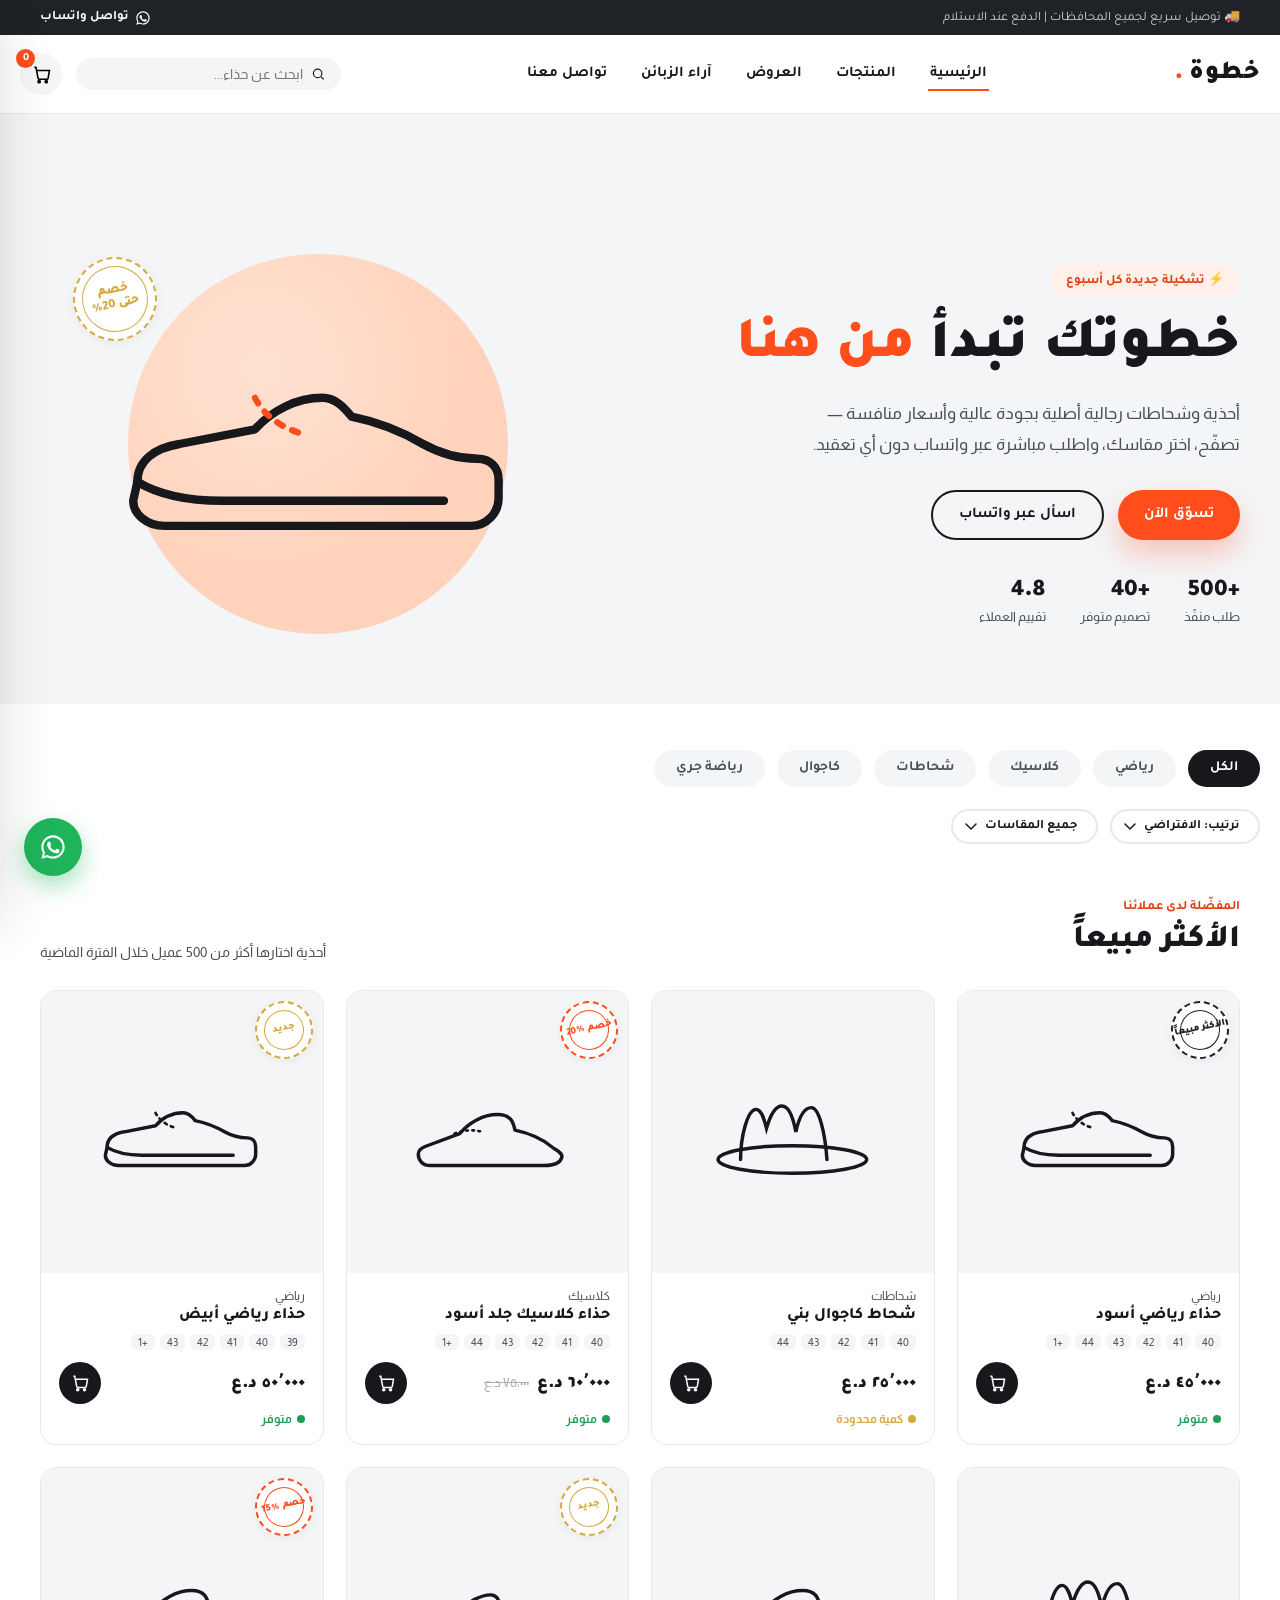
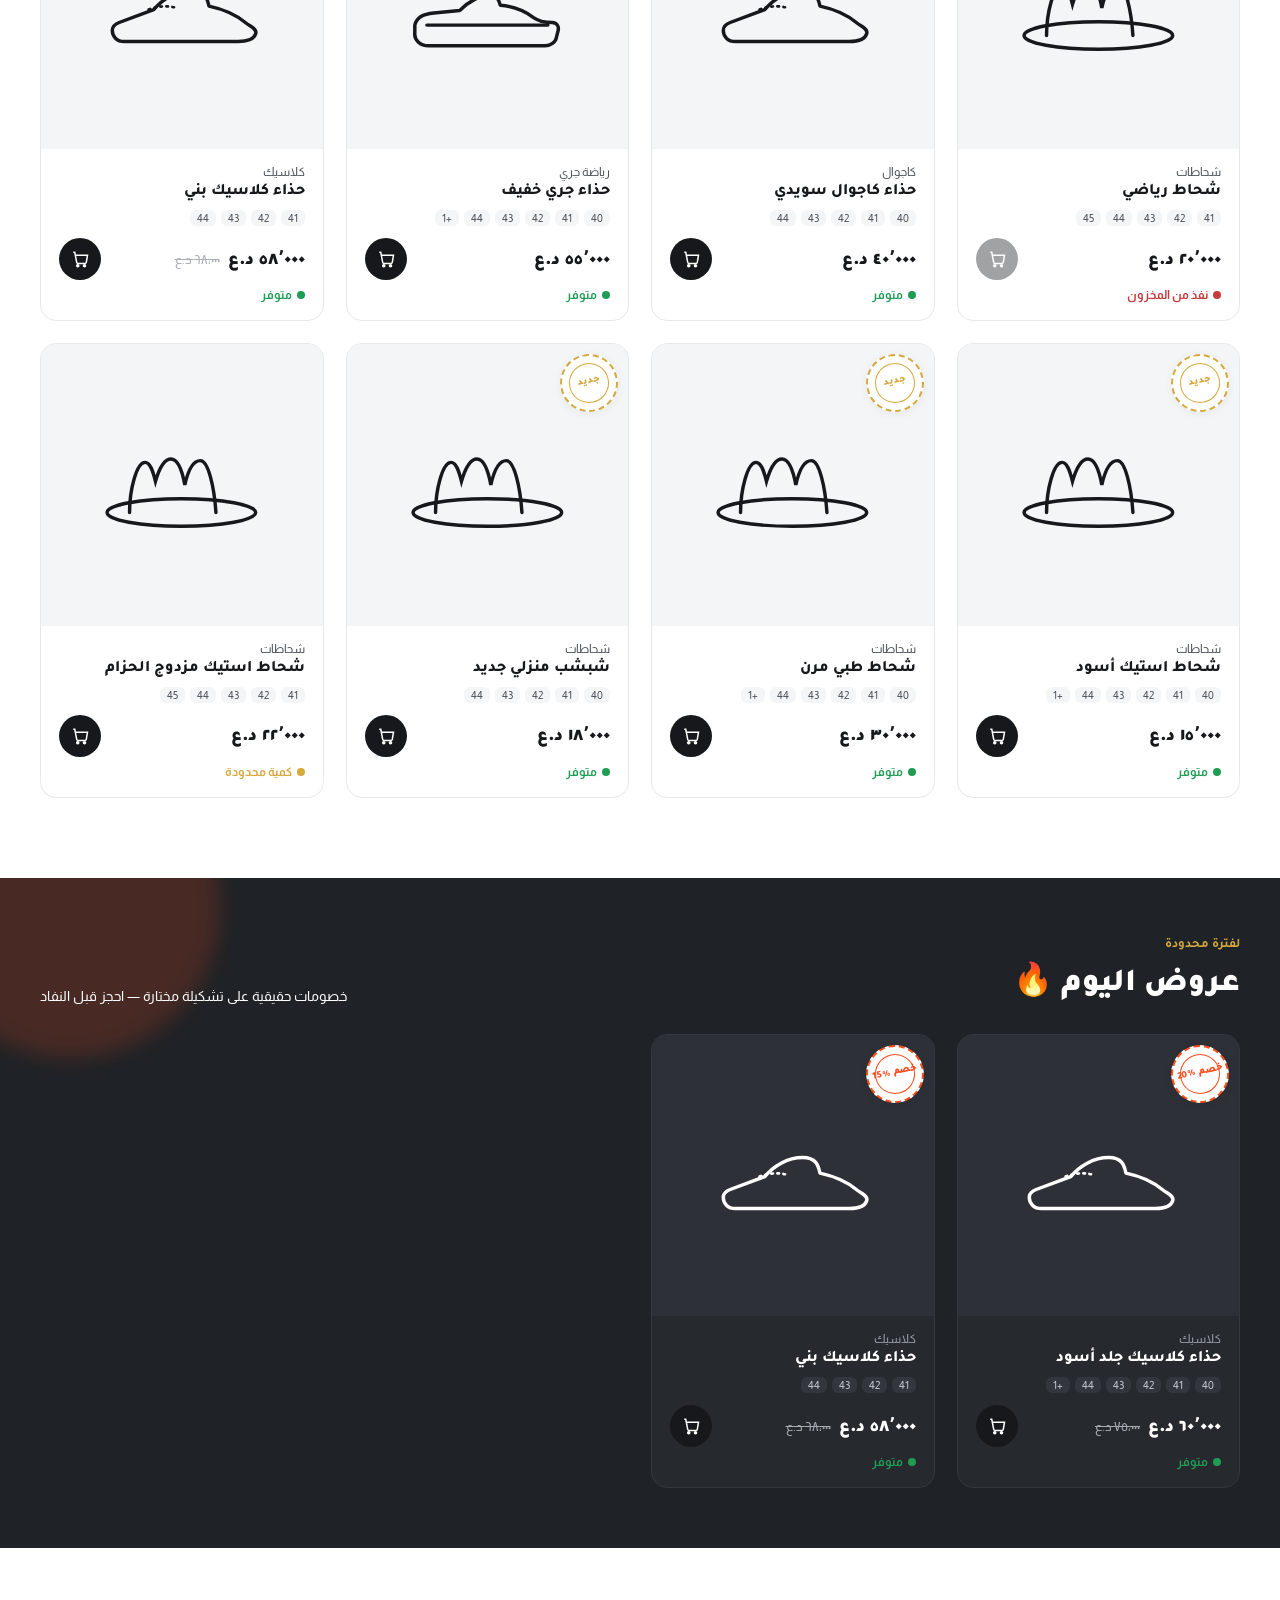
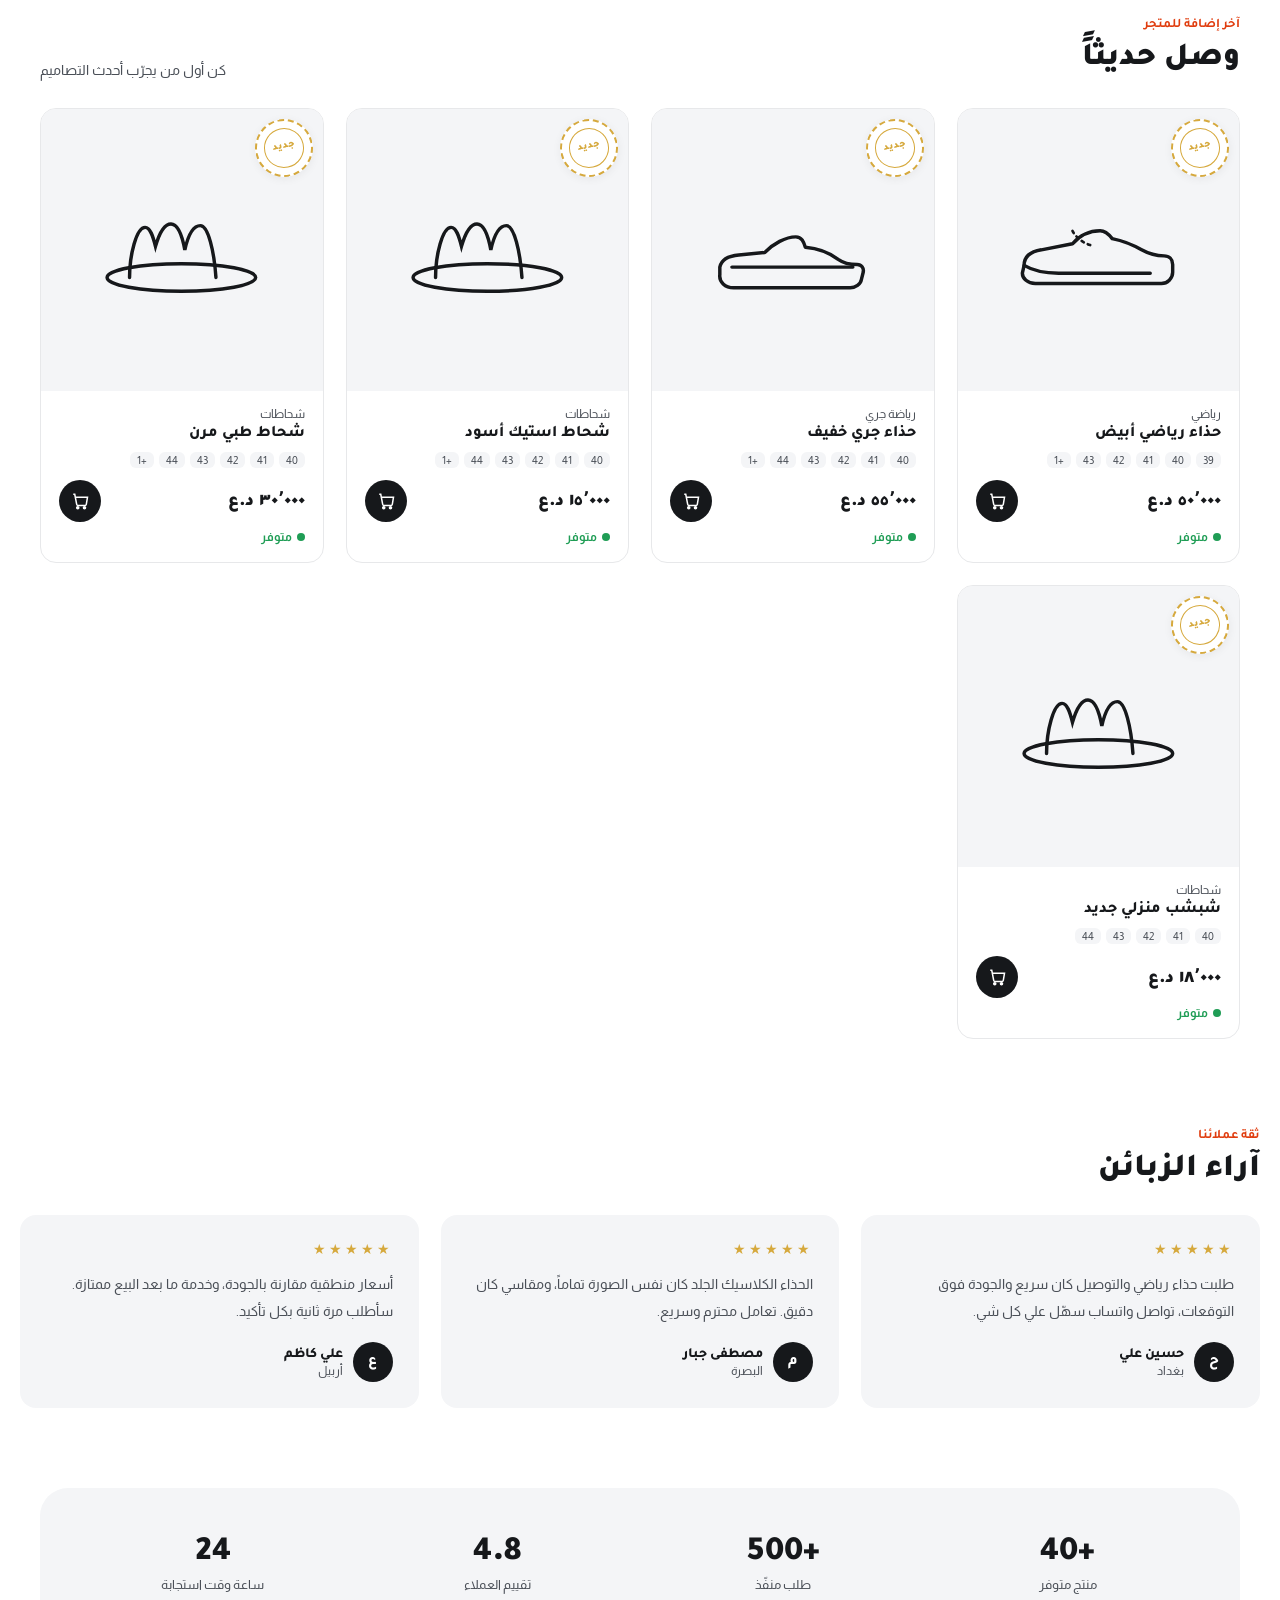
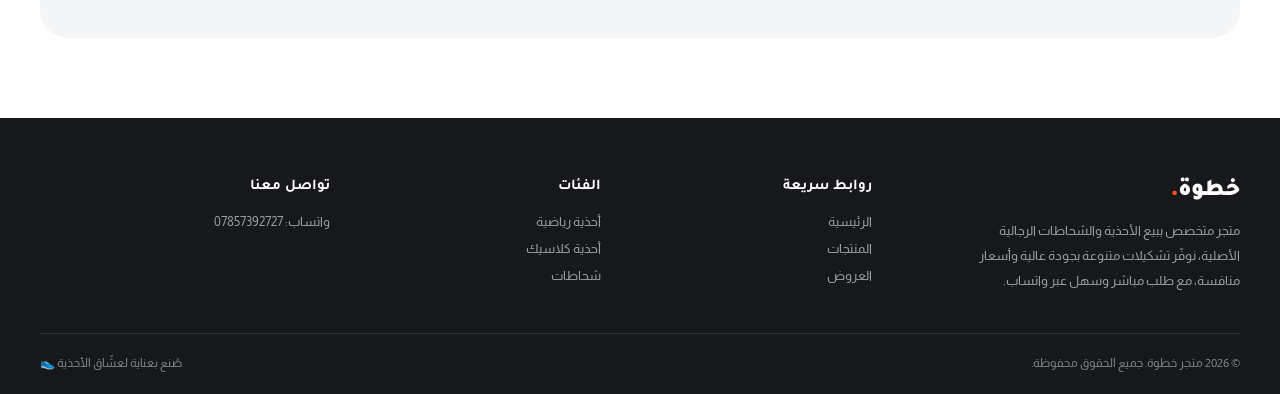
==== commit 1de75838: "Add files via upload" ====
--- a/index.html
+++ b/index.html
@@ -202,12 +202,10 @@
       </div>
       <div class="footer-col">
         <h4>تواصل معنا</h4>
-        <ul>
+        <ul id="footerWa">
           <li><a href="#" data-wa-general>واتساب: 07857392727</a></li>
         </ul>
-        <div class="socials">
-          <a href="#" aria-label="انستغرام"><svg width="16" height="16" viewBox="0 0 24 24" fill="none" stroke="currentColor" stroke-width="2"><rect x="3" y="3" width="18" height="18" rx="5"/><circle cx="12" cy="12" r="4"/><circle cx="17.5" cy="6.5" r="1"/></svg></a>
-        </div>
+        <div class="socials" id="socialsRow"></div>
       </div>
     </div>
     <div class="footer-bottom">
@@ -251,6 +249,9 @@
       <div class="product-gallery">
         <div class="gallery-main" id="galleryMain">
           <div id="galleryMainContent"></div>
+          <button class="gallery-expand" id="galleryExpandBtn" aria-label="عرض بالحجم الكامل" style="display:none;">
+            <svg width="16" height="16" viewBox="0 0 24 24" fill="none" stroke="currentColor" stroke-width="2"><path d="M8 3H5a2 2 0 0 0-2 2v3m18 0V5a2 2 0 0 0-2-2h-3M3 16v3a2 2 0 0 0 2 2h3m11-5v3a2 2 0 0 1-2 2h-3"/></svg>
+          </button>
         </div>
         <div class="gallery-nav" id="galleryNav" style="display:none;">
           <button class="gallery-arrow" id="galleryPrev" aria-label="السابق">
@@ -280,6 +281,32 @@
   </div>
 </div>
 
+<!-- ===== صندوق عرض الصورة بالحجم الكامل (Lightbox) ===== -->
+<div class="lightbox-overlay" id="lightboxOverlay">
+  <div class="lightbox-stage" id="lightboxStage">
+    <img id="lightboxImg" src="" alt="">
+  </div>
+  <button class="lightbox-close" id="lightboxClose" aria-label="إغلاق">
+    <svg width="18" height="18" viewBox="0 0 24 24" fill="none" stroke="currentColor" stroke-width="2.5"><path d="M18 6 6 18M6 6l12 12"/></svg>
+  </button>
+  <div class="lightbox-counter" id="lightboxCounter" style="display:none;"></div>
+  <div class="lightbox-nav" id="lightboxNav" style="display:none;">
+    <button class="lightbox-arrow" id="lightboxPrev" aria-label="السابق">
+      <svg width="18" height="18" viewBox="0 0 24 24" fill="none" stroke="currentColor" stroke-width="2.5"><path d="M15 18l-6-6 6-6"/></svg>
+    </button>
+    <button class="lightbox-arrow" id="lightboxNext" aria-label="التالي">
+      <svg width="18" height="18" viewBox="0 0 24 24" fill="none" stroke="currentColor" stroke-width="2.5"><path d="M9 18l6-6-6-6"/></svg>
+    </button>
+  </div>
+  <div class="lightbox-zoomctrls">
+    <button id="lightboxZoomOut" aria-label="تصغير">−</button>
+    <button id="lightboxZoomReset" aria-label="إعادة الضبط">⤾</button>
+    <button id="lightboxZoomIn" aria-label="تكبير">+</button>
+  </div>
+  <div class="lightbox-hint">سحب للتنقل · قرص أو عجلة الفأرة للتكبير</div>
+</div>
+
+<script src="https://cdnjs.cloudflare.com/ajax/libs/html2canvas/1.4.1/html2canvas.min.js"></script>
 <script src="main.js"></script>
 </body>
 </html>
--- a/style.css
+++ b/style.css
@@ -765,6 +765,12 @@
   font-size:14px;
   margin-bottom:5px;
   line-height:1.3;
+}
+.cart-item-code{
+  font-size:11px;
+  color:var(--ink-soft);
+  margin-bottom:5px;
+  display:block;
 }
 .cart-item-meta{
   display:flex;
@@ -951,14 +957,104 @@
   overflow:hidden;
   cursor:zoom-in;
   position:relative;
+  touch-action:pan-y;
+  user-select:none;
 }
 .gallery-main img{
   width:100%;height:100%;
   object-fit:cover;
   transition:transform .4s ease;
+  pointer-events:none;
 }
 .gallery-main img.zoomed{transform:scale(1.6);cursor:zoom-out;}
 .gallery-main svg{width:70%;color:var(--ink);}
+.gallery-expand{
+  position:absolute;
+  bottom:12px;left:12px;
+  width:36px;height:36px;
+  border-radius:50%;
+  background:rgba(255,255,255,.9);
+  backdrop-filter:blur(4px);
+  display:flex;align-items:center;justify-content:center;
+  box-shadow:var(--shadow-sm);
+  z-index:3;
+  transition:background .2s,transform .2s;
+}
+.gallery-expand:hover{background:#fff;transform:scale(1.08);}
+
+/* ===== صندوق العرض الكامل للصورة (Lightbox) ===== */
+.lightbox-overlay{
+  position:fixed;inset:0;z-index:300;
+  background:rgba(10,10,12,.94);
+  display:flex;align-items:center;justify-content:center;
+  opacity:0;pointer-events:none;
+  transition:opacity .25s ease;
+}
+.lightbox-overlay.open{opacity:1;pointer-events:all;}
+.lightbox-stage{
+  position:relative;
+  width:100%;height:100%;
+  display:flex;align-items:center;justify-content:center;
+  overflow:hidden;
+  touch-action:none;
+}
+.lightbox-stage img{
+  max-width:92%;max-height:88%;
+  object-fit:contain;
+  user-select:none;
+  -webkit-user-drag:none;
+  transition:transform .15s ease-out;
+  will-change:transform;
+}
+.lightbox-close{
+  position:absolute;top:18px;left:18px;z-index:5;
+  width:42px;height:42px;border-radius:50%;
+  background:rgba(255,255,255,.12);
+  color:#fff;
+  display:flex;align-items:center;justify-content:center;
+  backdrop-filter:blur(4px);
+  transition:background .2s;
+}
+.lightbox-close:hover{background:rgba(255,255,255,.22);}
+.lightbox-counter{
+  position:absolute;top:22px;right:50%;transform:translateX(50%);
+  color:#fff;font-family:var(--font-display);font-size:13px;
+  background:rgba(255,255,255,.12);padding:6px 14px;border-radius:20px;
+  z-index:5;
+}
+.lightbox-nav{
+  position:absolute;top:50%;transform:translateY(-50%);
+  display:flex;justify-content:space-between;
+  width:100%;padding:0 16px;z-index:5;
+  pointer-events:none;
+}
+.lightbox-arrow{
+  width:44px;height:44px;border-radius:50%;
+  background:rgba(255,255,255,.12);color:#fff;
+  display:flex;align-items:center;justify-content:center;
+  backdrop-filter:blur(4px);
+  pointer-events:all;
+  transition:background .2s;
+}
+.lightbox-arrow:hover{background:rgba(255,255,255,.22);}
+.lightbox-zoomctrls{
+  position:absolute;bottom:18px;right:50%;transform:translateX(50%);
+  display:flex;gap:8px;z-index:5;
+}
+.lightbox-zoomctrls button{
+  width:38px;height:38px;border-radius:50%;
+  background:rgba(255,255,255,.12);color:#fff;
+  display:flex;align-items:center;justify-content:center;
+  font-size:18px;font-weight:700;
+  backdrop-filter:blur(4px);
+  transition:background .2s;
+}
+.lightbox-zoomctrls button:hover{background:rgba(255,255,255,.22);}
+.lightbox-hint{
+  position:absolute;bottom:18px;left:18px;z-index:5;
+  color:rgba(255,255,255,.6);font-size:11px;
+}
+@media (max-width:760px){ .lightbox-hint{display:none;} }
 
 .gallery-nav{
   position:absolute;
@@ -1012,6 +1108,18 @@
   display:inline-block;
   padding:4px 12px;border-radius:999px;
   margin-bottom:12px;
+}
+.product-detail-code{
+  display:inline-block;
+  font-size:12px;
+  color:var(--ink-soft);
+  background:var(--mist);
+  padding:3px 10px;
+  border-radius:999px;
+  margin-right:8px;
+  font-family:var(--font-display);
+  font-weight:700;
+  letter-spacing:.3px;
 }
 .product-detail-name{
   font-family:var(--font-display);
@@ -1284,6 +1392,8 @@
   background:#fafafa;
 }
 .order-modal-foot .btn{width:100%;}
+.invoice-export-row{display:flex;gap:8px;width:100%;}
+.invoice-export-row .btn{flex:1;padding:10px 8px;font-size:12.5px;}
 
 /* فاتورة (داخل نافذة الطلب) */
 .invoice-wrap{
@@ -1600,6 +1710,59 @@
 }
 .icon-action:hover{background:var(--mist-dark);}
 .icon-action.danger:hover{background:#fde8e8;color:#c63b3b;}
+.icon-action.active-toggle{color:var(--ember);}
+
+.admin-product.is-hidden{opacity:.55;}
+.product-code-tag{
+  display:inline-block;
+  font-size:10px;font-weight:700;
+  color:var(--ink-soft);
+  background:var(--mist);
+  border:1px solid var(--line);
+  padding:1px 7px;border-radius:6px;
+  margin-left:6px;
+  font-family:var(--font-display);
+}
+.hidden-tag{
+  display:inline-block;
+  font-size:10px;font-weight:700;
+  color:#a9760f;
+  background:#fff4dd;
+  padding:1px 7px;border-radius:6px;
+  margin-left:6px;
+}
+
+/* ---------- إحصائيات سريعة في لوحة التحكم ---------- */
+.admin-stats{
+  display:grid;
+  grid-template-columns:repeat(5,1fr);
+  gap:10px;
+  margin-bottom:22px;
+}
+.admin-stat-card{
+  background:#fff;
+  border:1px solid var(--line);
+  border-radius:var(--radius-md);
+  padding:14px 10px;
+  text-align:center;
+}
+.admin-stat-card b{
+  display:block;
+  font-family:var(--font-display);
+  font-weight:900;
+  font-size:22px;
+  color:var(--ink);
+}
+.admin-stat-card span{font-size:11px;color:var(--ink-soft);}
+.admin-stat-card.warn b{color:#a9760f;}
+.admin-stat-card.danger b{color:#c63b3b;}
+
+/* ---------- نموذج التواصل ---------- */
+.contact-field-icon{
+  display:flex;align-items:center;gap:10px;
+}
+.contact-field-icon svg{flex-shrink:0;color:var(--ink-soft);}
+.contact-field-icon input{flex:1;}
 
 .empty-state{
   text-align:center;padding:40px 20px;
@@ -1665,6 +1828,7 @@
   .order-field-row{grid-template-columns:1fr;}
   .field-row{grid-template-columns:1fr;}
   .cart-drawer{width:100vw;}
+  .admin-stats{grid-template-columns:repeat(3,1fr);}
 }
 
 @media (max-width: 560px){
@@ -1677,4 +1841,5 @@
   .order-modal-head{padding:18px;}
   .order-modal-foot{padding:14px 18px;}
   .product-detail{padding:20px 18px;}
-}
+  .admin-stats{grid-template-columns:repeat(2,1fr);}
+}
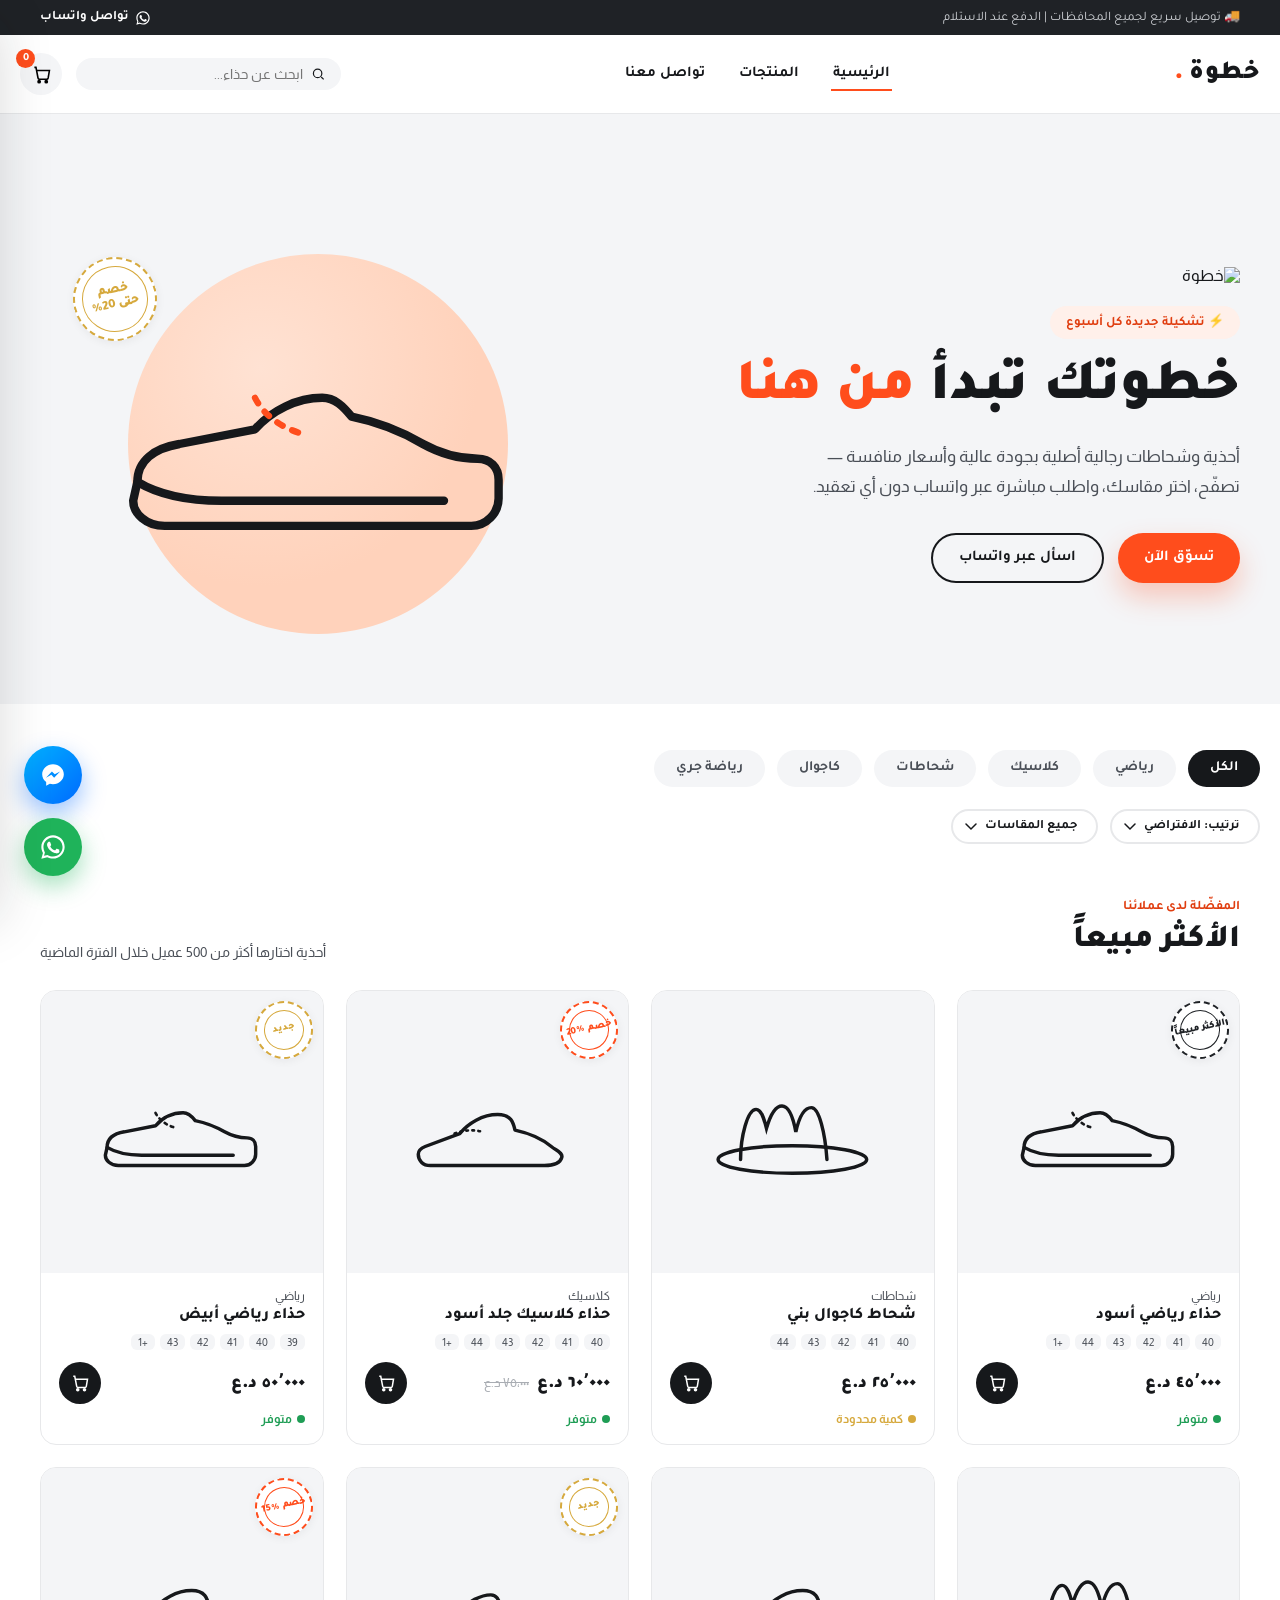
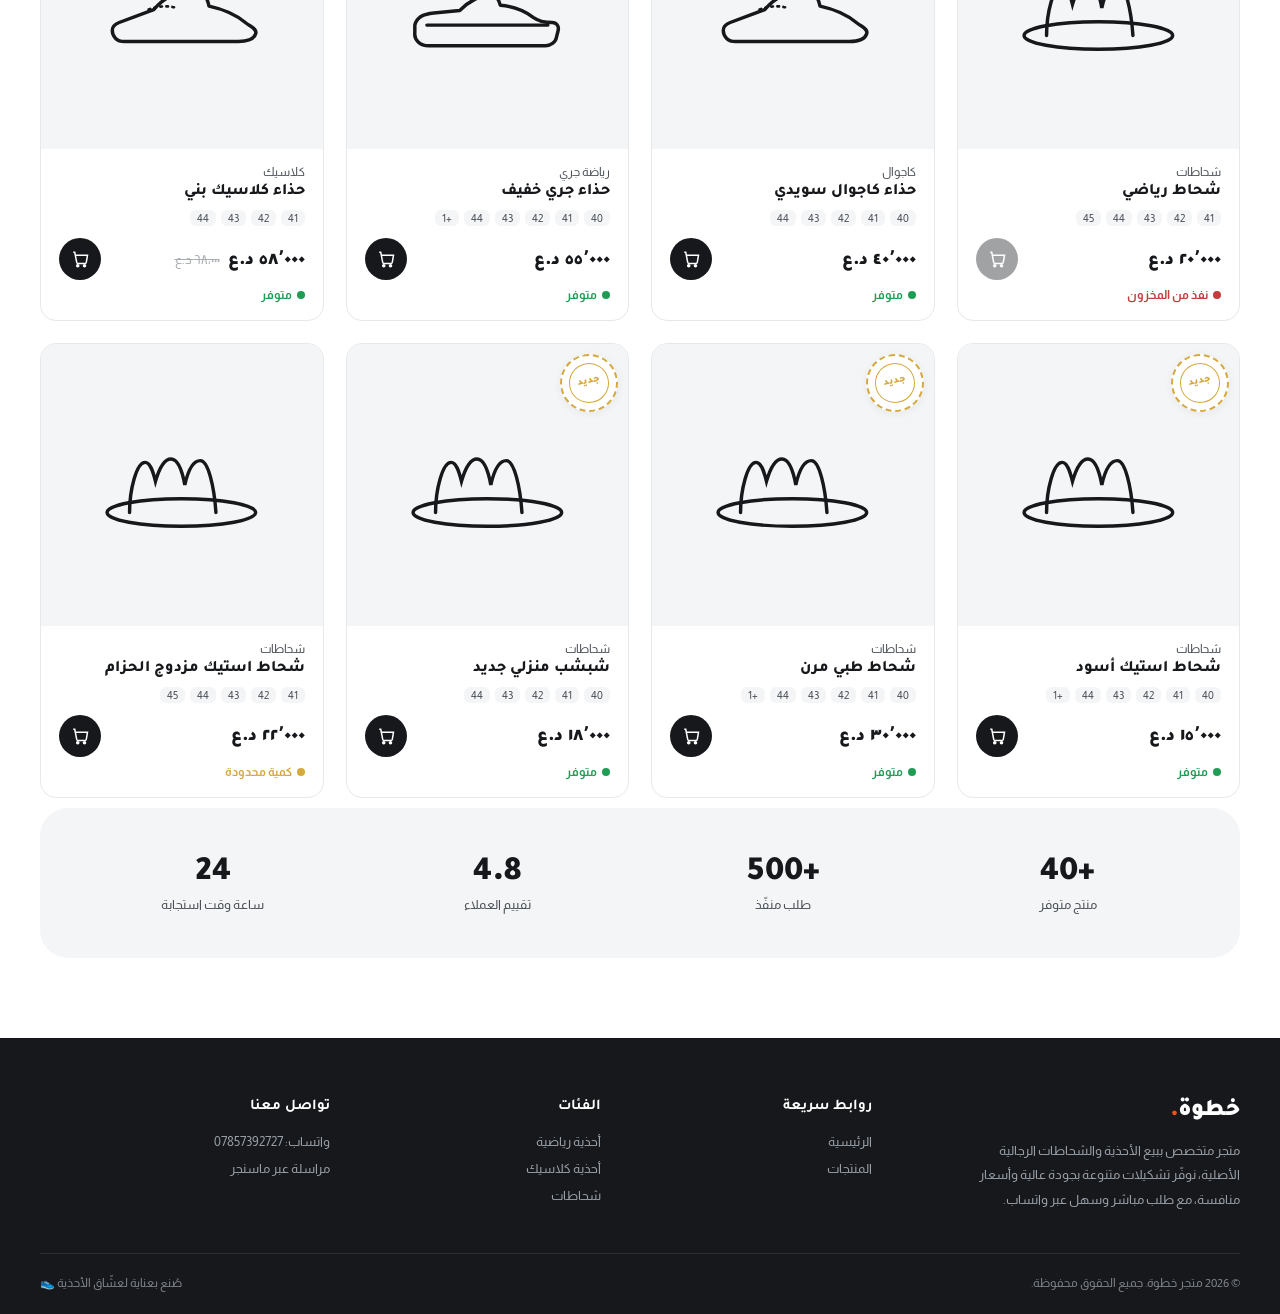
==== commit f71c2293: "Add files via upload" ====
--- a/index.html
+++ b/index.html
@@ -31,8 +31,6 @@
     <nav class="main-nav" id="mainNav">
       <a href="#home" class="active">الرئيسية</a>
       <a href="#products">المنتجات</a>
-      <a href="#offers">العروض</a>
-      <a href="#reviews">آراء الزبائن</a>
       <a href="#" data-wa-general>تواصل معنا</a>
     </nav>
 
@@ -56,17 +54,13 @@
 <section class="hero" id="home">
   <div class="container hero-inner">
     <div>
+      <img src="images/logo.png" alt="خطوة" class="hero-logo">
       <span class="hero-eyebrow">⚡ تشكيلة جديدة كل أسبوع</span>
       <h1>خطوتك تبدأ <em>من هنا</em></h1>
       <p>أحذية وشحاطات رجالية أصلية بجودة عالية وأسعار منافسة — تصفّح، اختر مقاسك، واطلب مباشرة عبر واتساب دون أي تعقيد.</p>
       <div class="hero-ctas">
         <a href="#products" class="btn btn-primary">تسوّق الآن</a>
         <a href="#" class="btn btn-outline" data-wa-general>اسأل عبر واتساب</a>
-      </div>
-      <div class="hero-stats">
-        <div><b>+500</b><span>طلب منفّذ</span></div>
-        <div><b>+40</b><span>تصميم متوفر</span></div>
-        <div><b>4.8</b><span>تقييم العملاء</span></div>
       </div>
     </div>
 
@@ -113,59 +107,6 @@
   <div class="products-grid" id="bestSellersGrid"></div>
 </section>
 
-<!-- العروض -->
-<section class="offers-section" id="offers">
-  <div class="container">
-    <div class="section-head reveal">
-      <div>
-        <span class="eyebrow">لفترة محدودة</span>
-        <h2>عروض اليوم 🔥</h2>
-      </div>
-      <p>خصومات حقيقية على تشكيلة مختارة — احجز قبل النفاد</p>
-    </div>
-    <div class="products-grid" id="offersGrid"></div>
-  </div>
-</section>
-
-<!-- وصل حديثاً -->
-<section class="container" style="padding:70px 20px 10px;">
-  <div class="section-head reveal">
-    <div>
-      <span class="eyebrow">آخر إضافة للمتجر</span>
-      <h2>وصل حديثاً</h2>
-    </div>
-    <p>كن أول من يجرّب أحدث التصاميم</p>
-  </div>
-  <div class="products-grid" id="newArrivalsGrid"></div>
-</section>
-
-<!-- آراء الزبائن -->
-<section class="reviews container" id="reviews">
-  <div class="section-head reveal">
-    <div>
-      <span class="eyebrow">ثقة عملائنا</span>
-      <h2>آراء الزبائن</h2>
-    </div>
-  </div>
-  <div class="review-grid">
-    <div class="review-card reveal">
-      <div class="review-stars">★★★★★</div>
-      <p class="review-text">طلبت حذاء رياضي والتوصيل كان سريع والجودة فوق التوقعات، تواصل واتساب سهّل علي كل شي.</p>
-      <div class="review-by"><div class="review-avatar">ح</div><div><div class="review-name">حسين علي</div><div class="review-loc">بغداد</div></div></div>
-    </div>
-    <div class="review-card reveal">
-      <div class="review-stars">★★★★★</div>
-      <p class="review-text">الحذاء الكلاسيك الجلد كان نفس الصورة تماماً، ومقاسي كان دقيق. تعامل محترم وسريع.</p>
-      <div class="review-by"><div class="review-avatar">م</div><div><div class="review-name">مصطفى جبار</div><div class="review-loc">البصرة</div></div></div>
-    </div>
-    <div class="review-card reveal">
-      <div class="review-stars">★★★★★</div>
-      <p class="review-text">أسعار منطقية مقارنة بالجودة، وخدمة ما بعد البيع ممتازة. سأطلب مرة ثانية بكل تأكيد.</p>
-      <div class="review-by"><div class="review-avatar">ع</div><div><div class="review-name">علي كاظم</div><div class="review-loc">أربيل</div></div></div>
-    </div>
-  </div>
-</section>
-
 <!-- إحصائيات -->
 <section class="container">
   <div class="stats-strip reveal">
@@ -189,7 +130,6 @@
         <ul>
           <li><a href="#home">الرئيسية</a></li>
           <li><a href="#products">المنتجات</a></li>
-          <li><a href="#offers">العروض</a></li>
         </ul>
       </div>
       <div class="footer-col">
@@ -204,6 +144,7 @@
         <h4>تواصل معنا</h4>
         <ul id="footerWa">
           <li><a href="#" data-wa-general>واتساب: 07857392727</a></li>
+          <li><a href="https://m.me/61590750916432" target="_blank" rel="noopener">مراسلة عبر ماسنجر</a></li>
         </ul>
         <div class="socials" id="socialsRow"></div>
       </div>
@@ -215,10 +156,15 @@
   </div>
 </footer>
 
-<!-- زر واتساب عائم -->
-<a href="#" class="float-whatsapp" data-wa-general aria-label="تواصل عبر واتساب">
-  <svg viewBox="0 0 24 24" fill="currentColor"><path d="M17.5 14.4c-.3-.1-1.7-.8-2-.9-.3-.1-.5-.1-.6.1-.2.3-.7.9-.9 1.1-.2.2-.3.2-.6.1-1.6-.7-2.7-1.6-3.6-3.1-.1-.2-.1-.4.1-.6l.5-.6c.1-.2.1-.3 0-.5-.1-.2-.6-1.5-.8-2-.2-.5-.4-.4-.6-.4h-.5c-.2 0-.5.1-.7.3-.2.2-.9.9-.9 2.2 0 1.3.9 2.5 1 2.7.1.2 1.8 2.8 4.5 3.9 2.7 1.1 2.7.7 3.2.7.5 0 1.6-.6 1.8-1.2.2-.6.2-1.1.1-1.2-.1-.1-.3-.2-.5-.3Z"/><path d="M12 2C6.5 2 2 6.5 2 12c0 1.8.5 3.6 1.4 5.1L2 22l5.1-1.3c1.4.8 3.1 1.2 4.9 1.2 5.5 0 10-4.5 10-10S17.5 2 12 2Zm0 18.2c-1.6 0-3.1-.4-4.4-1.2l-.3-.2-3 .8.8-2.9-.2-.3C4.2 15 3.8 13.5 3.8 12c0-4.5 3.7-8.2 8.2-8.2s8.2 3.7 8.2 8.2-3.7 8.2-8.2 8.2Z"/></svg>
-</a>
+<!-- أزرار التواصل العائمة -->
+<div class="float-contact-stack">
+  <a href="https://m.me/61590750916432" target="_blank" rel="noopener" class="float-messenger" aria-label="تواصل عبر ماسنجر">
+    <svg viewBox="0 0 24 24" fill="currentColor"><path d="M12 2C6.48 2 2 6.15 2 11.27c0 2.91 1.44 5.51 3.7 7.21V22l3.38-1.86c.9.25 1.86.38 2.92.38 5.52 0 10-4.15 10-9.27S17.52 2 12 2Zm1.04 12.48-2.55-2.72-4.98 2.72 5.48-5.82 2.61 2.72 4.92-2.72-5.48 5.82Z"/></svg>
+  </a>
+  <a href="#" class="float-whatsapp" data-wa-general aria-label="تواصل عبر واتساب">
+    <svg viewBox="0 0 24 24" fill="currentColor"><path d="M17.5 14.4c-.3-.1-1.7-.8-2-.9-.3-.1-.5-.1-.6.1-.2.3-.7.9-.9 1.1-.2.2-.3.2-.6.1-1.6-.7-2.7-1.6-3.6-3.1-.1-.2-.1-.4.1-.6l.5-.6c.1-.2.1-.3 0-.5-.1-.2-.6-1.5-.8-2-.2-.5-.4-.4-.6-.4h-.5c-.2 0-.5.1-.7.3-.2.2-.9.9-.9 2.2 0 1.3.9 2.5 1 2.7.1.2 1.8 2.8 4.5 3.9 2.7 1.1 2.7.7 3.2.7.5 0 1.6-.6 1.8-1.2.2-.6.2-1.1.1-1.2-.1-.1-.3-.2-.5-.3Z"/><path d="M12 2C6.5 2 2 6.5 2 12c0 1.8.5 3.6 1.4 5.1L2 22l5.1-1.3c1.4.8 3.1 1.2 4.9 1.2 5.5 0 10-4.5 10-10S17.5 2 12 2Zm0 18.2c-1.6 0-3.1-.4-4.4-1.2l-.3-.2-3 .8.8-2.9-.2-.3C4.2 15 3.8 13.5 3.8 12c0-4.5 3.7-8.2 8.2-8.2s8.2 3.7 8.2 8.2-3.7 8.2-8.2 8.2Z"/></svg>
+  </a>
+</div>
 
 <!-- ===== سلة المشتريات ===== -->
 <div class="cart-overlay" id="cartOverlay"></div>
@@ -251,6 +197,9 @@
           <div id="galleryMainContent"></div>
           <button class="gallery-expand" id="galleryExpandBtn" aria-label="عرض بالحجم الكامل" style="display:none;">
             <svg width="16" height="16" viewBox="0 0 24 24" fill="none" stroke="currentColor" stroke-width="2"><path d="M8 3H5a2 2 0 0 0-2 2v3m18 0V5a2 2 0 0 0-2-2h-3M3 16v3a2 2 0 0 0 2 2h3m11-5v3a2 2 0 0 1-2 2h-3"/></svg>
+          </button>
+          <button class="gallery-download" id="galleryDownloadBtn" aria-label="تحميل الصورة" style="display:none;">
+            <svg width="16" height="16" viewBox="0 0 24 24" fill="none" stroke="currentColor" stroke-width="2.2"><path d="M12 3v12m0 0 4-4m-4 4-4-4M4 19h16"/></svg>
           </button>
         </div>
         <div class="gallery-nav" id="galleryNav" style="display:none;">
@@ -302,6 +251,9 @@
     <button id="lightboxZoomOut" aria-label="تصغير">−</button>
     <button id="lightboxZoomReset" aria-label="إعادة الضبط">⤾</button>
     <button id="lightboxZoomIn" aria-label="تكبير">+</button>
+    <button id="lightboxDownload" aria-label="تحميل الصورة">
+      <svg width="16" height="16" viewBox="0 0 24 24" fill="none" stroke="currentColor" stroke-width="2.2"><path d="M12 3v12m0 0 4-4m-4 4-4-4M4 19h16"/></svg>
+    </button>
   </div>
   <div class="lightbox-hint">سحب للتنقل · قرص أو عجلة الفأرة للتكبير</div>
 </div>
--- a/style.css
+++ b/style.css
@@ -78,6 +78,12 @@
   transition:transform .25s ease, box-shadow .25s ease, background .25s ease;
   white-space:nowrap;
 }
+.btn:disabled{
+  opacity:.5;
+  cursor:not-allowed;
+  pointer-events:none;
+  transform:none !important;
+}
 .btn-primary{
   background:var(--ember);
   color:var(--white);
@@ -94,8 +100,33 @@
 .btn-outline:hover{background:var(--ink);color:var(--white);}
 .btn-whatsapp{background:#1fb35a;color:var(--white);}
 .btn-whatsapp:hover{background:#178f47;transform:translateY(-2px);}
+.btn-messenger{background:linear-gradient(135deg,#00b2ff,#006aff);color:var(--white);}
+.btn-messenger:hover{filter:brightness(1.08);transform:translateY(-2px);}
 .btn-sm{padding:10px 18px;font-size:13px;}
 .btn:active{transform:translateY(0) scale(.97);}
+
+/* ---------- اختيار طريقة الإرسال (واتساب / ماسنجر) ---------- */
+.send-method-row{display:flex;gap:10px;}
+.send-method-btn{
+  flex:1;
+  display:flex;align-items:center;justify-content:center;gap:8px;
+  padding:11px 14px;
+  border-radius:12px;
+  border:2px solid var(--line);
+  background:var(--white);
+  font-family:var(--font-display);
+  font-weight:700;font-size:13px;
+  color:var(--ink-soft);
+  cursor:pointer;
+  transition:all .2s ease;
+}
+.send-method-btn svg{flex-shrink:0;}
+.send-method-btn#sendMethodWa.active{
+  border-color:#1fb35a;background:#eafbf1;color:#178f47;
+}
+.send-method-btn#sendMethodFb.active{
+  border-color:#006aff;background:#eaf4ff;color:#006aff;
+}
 
 /* ---------- شريط علوي ---------- */
 .topbar{
@@ -235,6 +266,13 @@
   gap:30px;
   min-height:520px;
 }
+.hero-logo{
+  display:block;
+  max-width:230px;
+  width:48%;
+  height:auto;
+  margin-bottom:22px;
+}
 .hero-eyebrow{
   display:inline-flex;
   align-items:center;
@@ -264,14 +302,6 @@
   line-height:1.8;
 }
 .hero-ctas{display:flex;gap:14px;flex-wrap:wrap;margin-bottom:38px;}
-.hero-stats{display:flex;gap:34px;}
-.hero-stats div b{
-  display:block;
-  font-family:var(--font-display);
-  font-weight:900;
-  font-size:24px;
-}
-.hero-stats div span{font-size:13px;color:var(--ink-soft);}
 
 .hero-art{
   position:relative;
@@ -644,19 +674,35 @@
 .socials a:hover{background:var(--ember);}
 
 /* ---------- زر واتساب العائم ---------- */
-.float-whatsapp{
+.float-contact-stack{
   position:fixed;
   bottom:24px;
   left:24px;
   z-index:80;
+  display:flex;
+  flex-direction:column;
+  gap:14px;
+  align-items:center;
+}
+.float-whatsapp,
+.float-messenger{
+  position:static;
   width:58px;height:58px;
   border-radius:50%;
+  display:flex;align-items:center;justify-content:center;
+  animation:pulse 2.4s infinite;
+}
+.float-whatsapp{
   background:#1fb35a;
-  display:flex;align-items:center;justify-content:center;
   box-shadow:0 10px 24px rgba(31,179,90,.4);
-  animation:pulse 2.4s infinite;
 }
 .float-whatsapp svg{width:28px;height:28px;color:#fff;}
+.float-messenger{
+  background:linear-gradient(135deg,#00b2ff,#006aff);
+  box-shadow:0 10px 24px rgba(0,106,255,.4);
+  animation:none;
+}
+.float-messenger svg{width:26px;height:26px;color:#fff;}
 @keyframes pulse{
   0%{box-shadow:0 0 0 0 rgba(31,179,90,.5);}
   70%{box-shadow:0 0 0 14px rgba(31,179,90,0);}
@@ -981,6 +1027,19 @@
   transition:background .2s,transform .2s;
 }
 .gallery-expand:hover{background:#fff;transform:scale(1.08);}
+.gallery-download{
+  position:absolute;
+  bottom:12px;left:56px;
+  width:36px;height:36px;
+  border-radius:50%;
+  background:rgba(255,255,255,.9);
+  backdrop-filter:blur(4px);
+  display:flex;align-items:center;justify-content:center;
+  box-shadow:var(--shadow-sm);
+  z-index:3;
+  transition:background .2s,transform .2s;
+}
+.gallery-download:hover{background:#fff;transform:scale(1.08);}
 
 /* ===== صندوق العرض الكامل للصورة (Lightbox) ===== */
 .lightbox-overlay{
@@ -1253,6 +1312,7 @@
   display:flex;
   align-items:flex-start;
   justify-content:center;
+  -webkit-overflow-scrolling:touch;
 }
 .order-overlay.open{opacity:1;pointer-events:all;}
 
@@ -1261,11 +1321,15 @@
   border-radius:var(--radius-lg);
   max-width:640px;
   width:100%;
+  max-height:calc(100vh - 60px);
+  max-height:calc(100dvh - 60px);
   transform:translateY(30px) scale(.97);
   transition:transform .35s cubic-bezier(.32,.01,0,1);
   box-shadow:var(--shadow-lg);
   position:relative;
   margin:auto;
+  display:flex;
+  flex-direction:column;
   overflow:hidden;
 }
 .order-overlay.open .order-modal{transform:translateY(0) scale(1);}
@@ -1274,13 +1338,28 @@
   padding:24px 28px;
   border-bottom:1px solid var(--line);
   display:flex;align-items:center;justify-content:space-between;
+  flex-shrink:0;
 }
 .order-modal-head h3{
   font-family:var(--font-display);
   font-weight:800;font-size:18px;
 }
 
-.order-modal-body{padding:24px 28px;}
+#orderContent{
+  flex:1 1 auto;
+  min-height:0;
+  display:flex;
+  flex-direction:column;
+  overflow:hidden;
+}
+
+.order-modal-body{
+  padding:24px 28px;
+  overflow-y:auto;
+  -webkit-overflow-scrolling:touch;
+  flex:1 1 auto;
+  min-height:0;
+}
 
 /* ملخص الطلب */
 .order-summary{
@@ -1390,6 +1469,7 @@
   flex-direction:column;
   gap:10px;
   background:#fafafa;
+  flex-shrink:0;
 }
 .order-modal-foot .btn{width:100%;}
 .invoice-export-row{display:flex;gap:8px;width:100%;}
@@ -1399,6 +1479,10 @@
 .invoice-wrap{
   padding:28px;
   font-family:var(--font-body);
+  overflow-y:auto;
+  -webkit-overflow-scrolling:touch;
+  flex:1 1 auto;
+  min-height:0;
 }
 .invoice-header{
   display:flex;justify-content:space-between;align-items:flex-start;
@@ -1595,6 +1679,18 @@
   font-size:12px;font-weight:700;
   cursor:pointer;
 }
+.multi-img-download{
+  position:absolute;bottom:4px;left:4px;
+  width:22px;height:22px;
+  border-radius:50%;
+  background:rgba(22,24,27,.7);color:#fff;
+  display:flex;align-items:center;justify-content:center;
+  cursor:pointer;
+  backdrop-filter:blur(2px);
+  transition:background .2s;
+}
+.multi-img-download:hover{background:rgba(22,24,27,.9);}
+.multi-img-download svg{width:12px;height:12px;}
 
 .size-checks{
   display:flex;flex-wrap:wrap;
@@ -1791,11 +1887,10 @@
    ==================================================== */
 @media (max-width: 980px){
   .products-grid{grid-template-columns:repeat(2, 1fr);}
-  .review-grid{grid-template-columns:1fr;}
   .footer-grid{grid-template-columns:1fr 1fr;}
   .hero-inner{grid-template-columns:1fr;min-height:auto;padding:30px 0 50px;text-align:center;}
   .hero p{margin-inline:auto;}
-  .hero-stats{justify-content:center;}
+  .hero-logo{margin-inline:auto;}
   .hero-ctas{justify-content:center;}
   .hero-art{order:-1;height:300px;}
   .hero-blob{width:260px;height:260px;}
@@ -1836,10 +1931,79 @@
   .product-info{padding:12px 12px 14px;}
   .hero h1{font-size:32px;}
   .stats-strip{grid-template-columns:repeat(2,1fr);padding:30px 18px;}
-  .float-whatsapp{width:52px;height:52px;bottom:16px;left:16px;}
+  .float-contact-stack{bottom:16px;left:16px;gap:10px;}
+  .float-whatsapp,.float-messenger{width:52px;height:52px;}
   .order-modal-body{padding:18px;}
   .order-modal-head{padding:18px;}
   .order-modal-foot{padding:14px 18px;}
   .product-detail{padding:20px 18px;}
   .admin-stats{grid-template-columns:repeat(2,1fr);}
-}
+
+  /* نافذة الطلب — ملء الشاشة على الهاتف مع إبقاء الحقول قابلة للوصول فوق لوحة المفاتيح */
+  .order-overlay{padding:0;align-items:stretch;}
+  .order-modal{
+    max-width:100%;width:100%;
+    max-height:100vh;max-height:100dvh;
+    height:100vh;height:100dvh;
+    border-radius:0;margin:0;
+  }
+
+  /* فاتورة — تنسيق متجاوب على الهواتف */
+  .invoice-wrap{padding:16px;}
+  .invoice-header{
+    flex-wrap:wrap;
+    gap:10px;
+    margin-bottom:16px;
+    padding-bottom:12px;
+  }
+  .invoice-logo{font-size:21px;}
+  .invoice-meta{text-align:right;font-size:11px;}
+  .invoice-meta b{font-size:12.5px;}
+
+  /* الجدول: نلغي تخطيط الصفوف ونحوّله لبطاقات مكدّسة لتفادي الانضغاط الأفقي */
+  .invoice-table thead{display:none;}
+  .invoice-table, .invoice-table tbody, .invoice-table tr, .invoice-table td{display:block;width:100%;}
+  .invoice-table{margin-bottom:12px;}
+  .invoice-table tr{
+    display:grid;
+    grid-template-columns:44px 1fr;
+    gap:4px 10px;
+    align-items:center;
+    padding:12px 0;
+    border-bottom:1px solid var(--line);
+  }
+  .invoice-table td{
+    padding:0;
+    border-bottom:none;
+    font-size:12.5px;
+  }
+  .invoice-table td[data-label]:not(:empty)::before{
+    content:attr(data-label) ": ";
+    font-family:var(--font-display);
+    font-weight:700;
+    color:var(--ink-soft);
+    font-size:10.5px;
+  }
+  .invoice-table td[data-label="التفاصيل"]:empty{display:none;}
+  .invoice-table .td-thumb{grid-row:1 / span 4;width:44px;}
+  .invoice-table .td-thumb img,
+  .invoice-table .td-thumb .icon-ph{width:44px;height:44px;}
+
+  .invoice-total-row{padding:10px 0;gap:14px;}
+  .invoice-total-label{font-size:13px;}
+  .invoice-total-val{font-size:16px;}
+
+  .invoice-customer{padding:12px;}
+  .invoice-customer p{font-size:11.5px;line-height:1.8;}
+
+  .invoice-export-row{flex-wrap:wrap;}
+  .invoice-export-row .btn{flex:1 1 30%;padding:10px 6px;font-size:11.5px;}
+}
+
+@media (max-width: 380px){
+  .invoice-wrap{padding:12px;}
+  .invoice-table tr{grid-template-columns:38px 1fr;}
+  .invoice-table .td-thumb{width:38px;}
+  .invoice-table .td-thumb img,
+  .invoice-table .td-thumb .icon-ph{width:38px;height:38px;}
+}
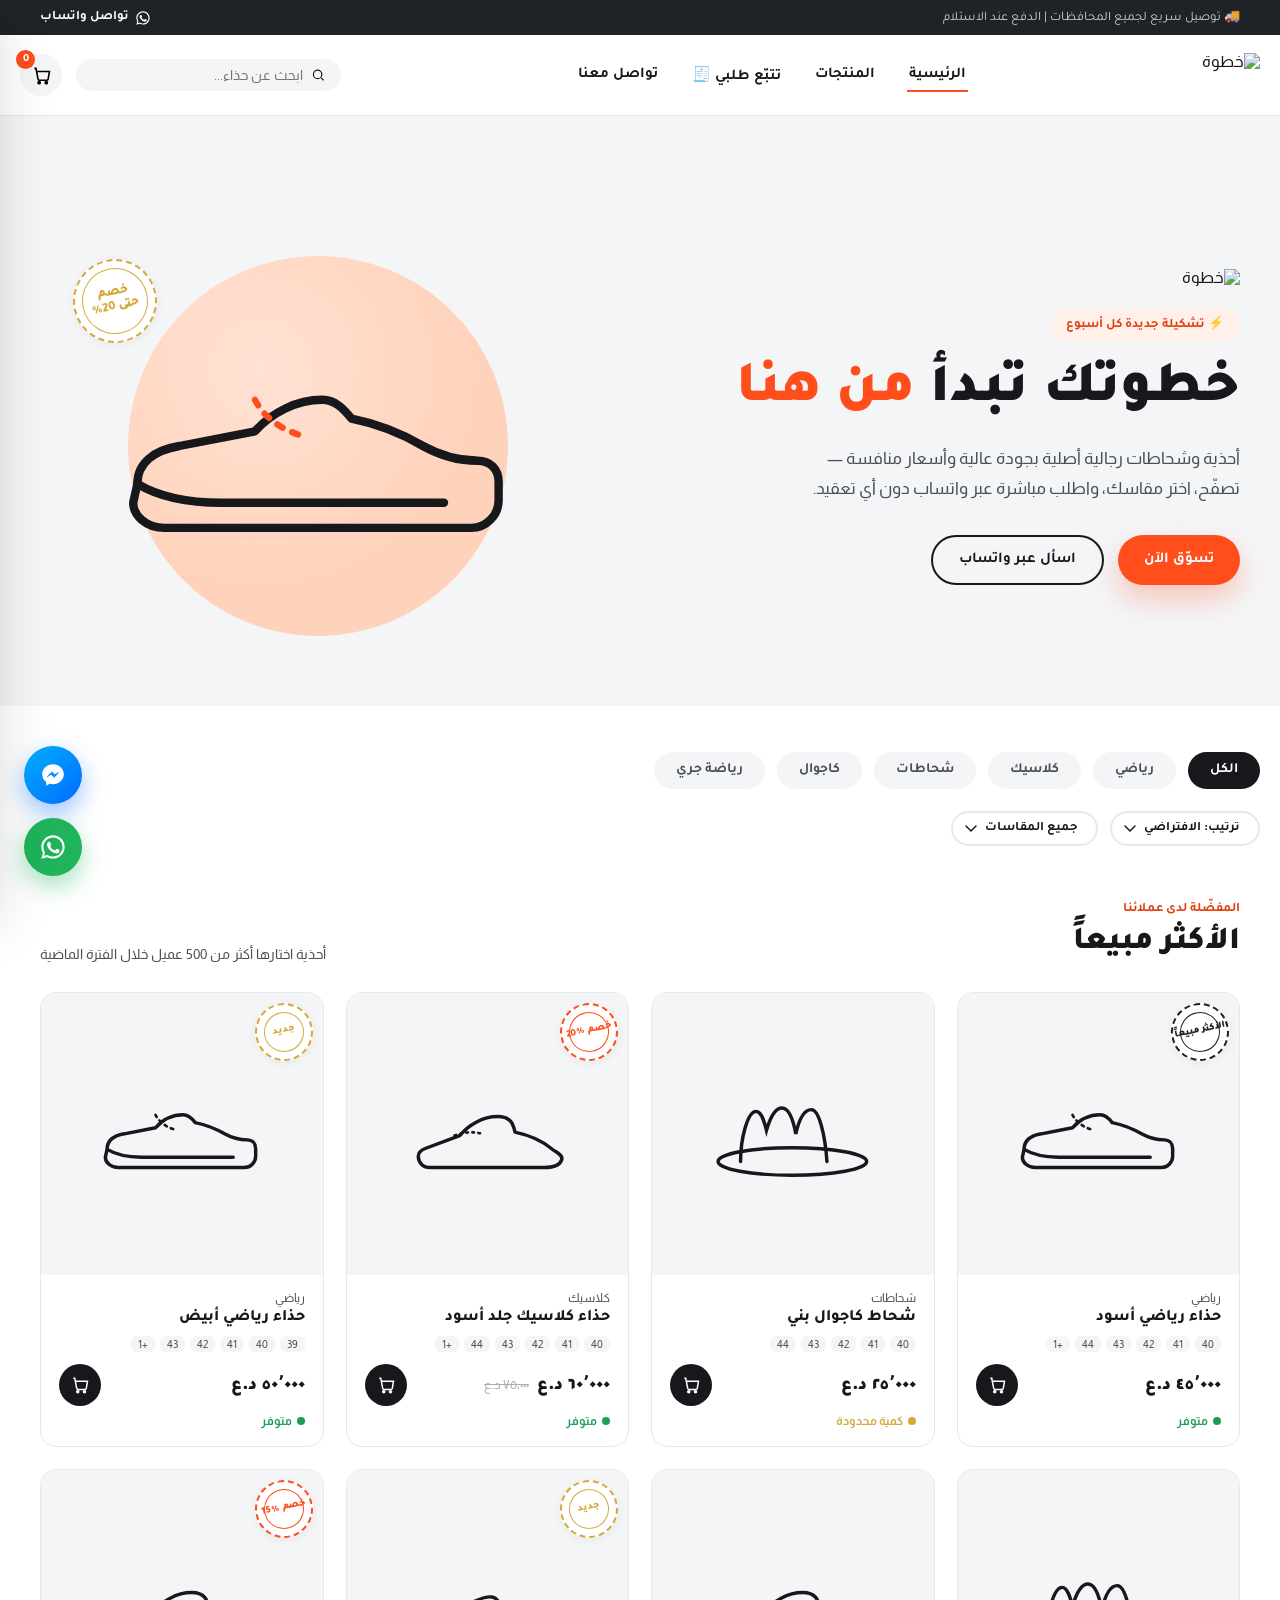
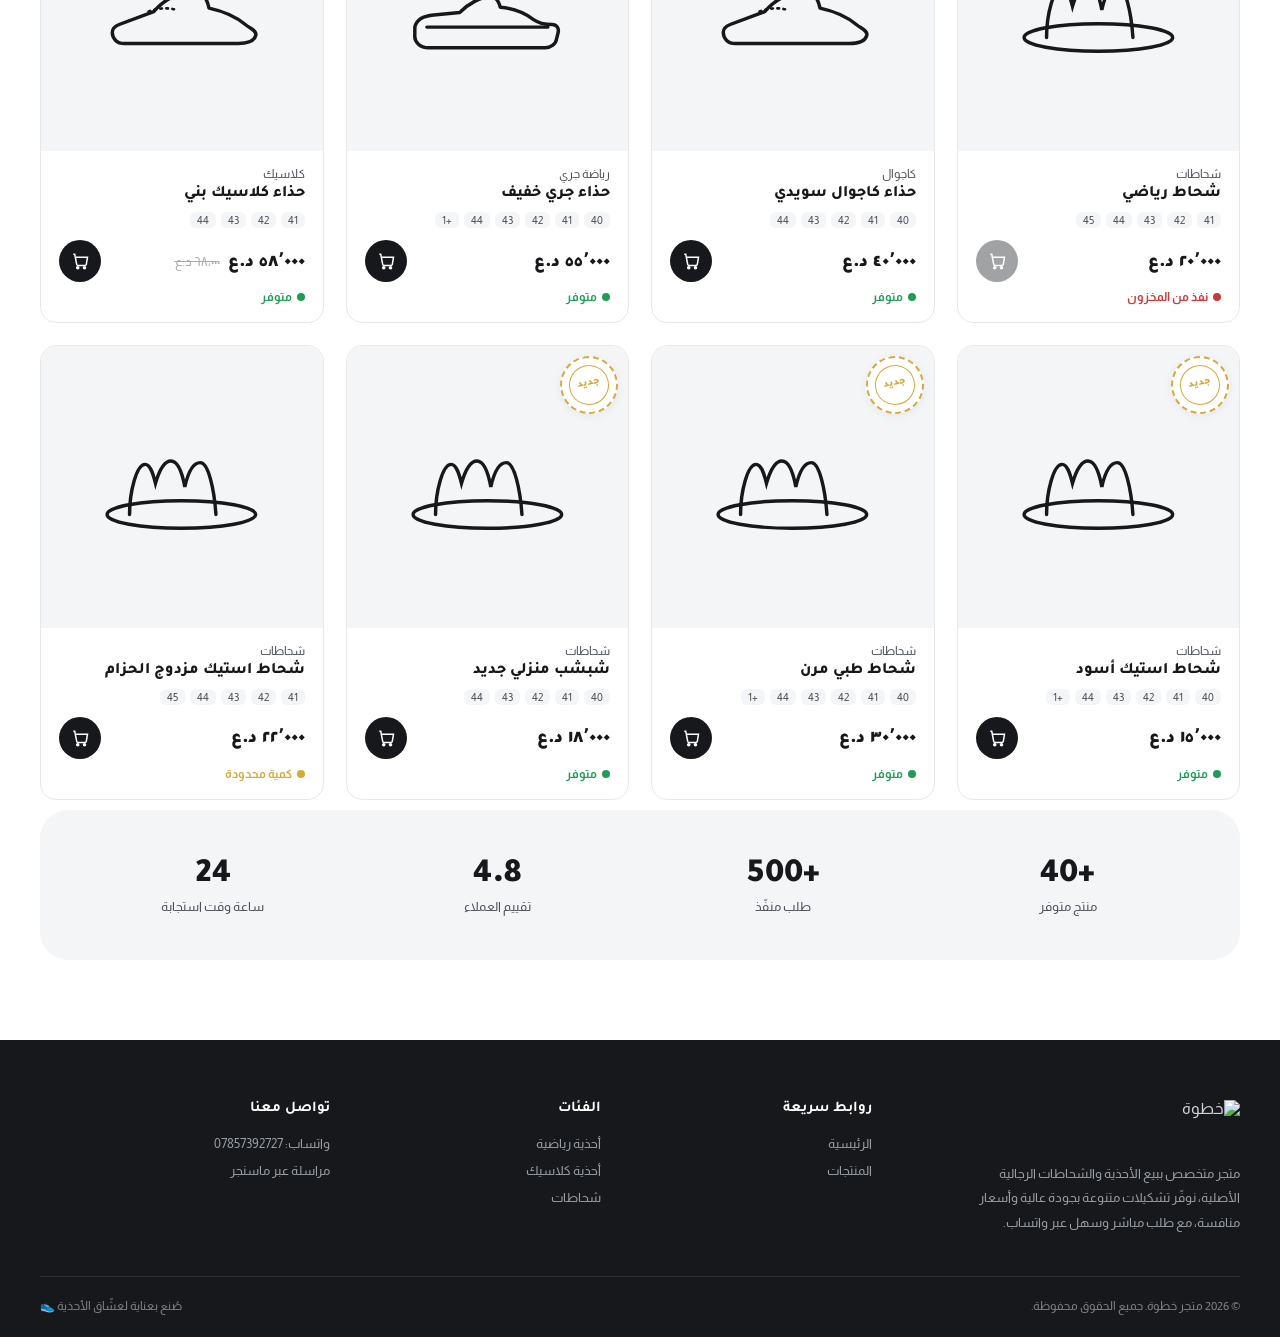
==== commit 76339637: "Add files via upload" ====
--- a/index.html
+++ b/index.html
@@ -6,6 +6,11 @@
 <title>خطوة | متجر أحذية وشحاطات رجالية</title>
 <meta name="description" content="متجر خطوة لبيع الأحذية والشحاطات الرجالية — تشكيلات رياضية وكلاسيكية وكاجوال بأفضل الأسعار، مع إمكانية الطلب المباشر عبر واتساب.">
 <meta name="theme-color" content="#16181b">
+<link rel="icon" type="image/png" href="images/logo.png">
+<meta property="og:title" content="خطوة | متجر أحذية وشحاطات رجالية">
+<meta property="og:description" content="أحذية وشحاطات رجالية أصلية بجودة عالية وأسعار منافسة — اطلب مباشرة عبر واتساب.">
+<meta property="og:image" content="images/logo.png">
+<meta property="og:type" content="website">
 <link rel="preconnect" href="https://fonts.googleapis.com">
 <link href="https://fonts.googleapis.com/css2?family=Almarai:wght@400;700;800&family=Tajawal:wght@700;800;900&display=swap" rel="stylesheet">
 <link rel="stylesheet" href="style.css">
@@ -26,11 +31,12 @@
 <!-- الهيدر -->
 <header class="site-header" id="siteHeader">
   <div class="container header-inner">
-    <div class="logo" id="siteLogo">خطوة<span>.</span></div>
+    <div class="logo" id="siteLogo"><img src="images/logo.png" alt="خطوة" class="logo-img"></div>
 
     <nav class="main-nav" id="mainNav">
       <a href="#home" class="active">الرئيسية</a>
       <a href="#products">المنتجات</a>
+      <a href="#" id="trackOrderLink">تتبّع طلبي 🧾</a>
       <a href="#" data-wa-general>تواصل معنا</a>
     </nav>
 
@@ -122,7 +128,7 @@
   <div class="container">
     <div class="footer-grid">
       <div>
-        <div class="footer-logo">خطوة<span>.</span></div>
+        <div class="footer-logo"><img src="images/logo.png" alt="خطوة" class="footer-logo-img"></div>
         <p class="footer-about">متجر متخصص ببيع الأحذية والشحاطات الرجالية الأصلية، نوفّر تشكيلات متنوعة بجودة عالية وأسعار منافسة، مع طلب مباشر وسهل عبر واتساب.</p>
       </div>
       <div class="footer-col">
@@ -158,7 +164,7 @@
 
 <!-- أزرار التواصل العائمة -->
 <div class="float-contact-stack">
-  <a href="https://m.me/61590750916432" target="_blank" rel="noopener" class="float-messenger" aria-label="تواصل عبر ماسنجر">
+  <a href="https://m.me/61590750916432" target="_blank" rel="noopener" class="float-messenger" id="floatMessengerLink" aria-label="تواصل عبر ماسنجر">
     <svg viewBox="0 0 24 24" fill="currentColor"><path d="M12 2C6.48 2 2 6.15 2 11.27c0 2.91 1.44 5.51 3.7 7.21V22l3.38-1.86c.9.25 1.86.38 2.92.38 5.52 0 10-4.15 10-9.27S17.52 2 12 2Zm1.04 12.48-2.55-2.72-4.98 2.72 5.48-5.82 2.61 2.72 4.92-2.72-5.48 5.82Z"/></svg>
   </a>
   <a href="#" class="float-whatsapp" data-wa-general aria-label="تواصل عبر واتساب">
@@ -230,6 +236,26 @@
   </div>
 </div>
 
+<!-- ===== نافذة تتبّع الطلب برقم الفاتورة ===== -->
+<div class="track-overlay" id="trackOverlay">
+  <div class="track-modal" id="trackModal">
+    <div class="order-modal-head">
+      <h3>🧾 تتبّع طلبي</h3>
+      <button class="cart-close" id="trackClose" aria-label="إغلاق">
+        <svg width="16" height="16" viewBox="0 0 24 24" fill="none" stroke="currentColor" stroke-width="2.5"><path d="M18 6 6 18M6 6l12 12"/></svg>
+      </button>
+    </div>
+    <div class="track-body">
+      <p class="track-hint">أدخل رقم الفاتورة الذي وصلك بعد إتمام الطلب (مثال: KH-260621-0001) لمعرفة حالة طلبك وتفاصيله.</p>
+      <div class="track-search-row">
+        <input type="text" id="trackInvoiceInput" placeholder="KH-260621-0001" autocomplete="off">
+        <button class="btn btn-primary btn-sm" id="trackSearchBtn" onclick="searchOrderByInvoice()">بحث</button>
+      </div>
+      <div id="trackResult"></div>
+    </div>
+  </div>
+</div>
+
 <!-- ===== صندوق عرض الصورة بالحجم الكامل (Lightbox) ===== -->
 <div class="lightbox-overlay" id="lightboxOverlay">
   <div class="lightbox-stage" id="lightboxStage">
@@ -259,6 +285,8 @@
 </div>
 
 <script src="https://cdnjs.cloudflare.com/ajax/libs/html2canvas/1.4.1/html2canvas.min.js"></script>
+<script src="github-api.js"></script>
+<script src="orders-config.js"></script>
 <script src="main.js"></script>
 </body>
 </html>
--- a/style.css
+++ b/style.css
@@ -165,16 +165,11 @@
 .site-header.scrolled .header-inner{padding:10px 0;}
 
 .logo{
-  font-family:var(--font-display);
-  font-weight:900;
-  font-size:26px;
-  letter-spacing:.5px;
-  display:flex;
-  align-items:baseline;
-  gap:6px;
+  display:flex;
+  align-items:center;
   cursor:pointer;
 }
-.logo span{color:var(--ember);}
+.logo-img{height:44px;width:auto;display:block;}
 
 .main-nav{display:flex;align-items:center;gap:30px;}
 .main-nav a{
@@ -653,8 +648,8 @@
   padding-bottom:40px;
   border-bottom:1px solid #2c2f34;
 }
-.footer-logo{font-family:var(--font-display);font-weight:900;font-size:24px;color:#fff;margin-bottom:12px;}
-.footer-logo span{color:var(--ember);}
+.footer-logo{margin-bottom:14px;}
+.footer-logo-img{height:48px;width:auto;display:block;}
 .footer-about{font-size:13px;line-height:1.9;color:#9aa0a8;max-width:280px;}
 .footer-col h4{font-family:var(--font-display);font-size:15px;margin-bottom:16px;color:#fff;}
 .footer-col ul li{margin-bottom:10px;}
@@ -1490,12 +1485,8 @@
   padding-bottom:16px;
   border-bottom:2px solid var(--ink);
 }
-.invoice-logo{
-  font-family:var(--font-display);
-  font-weight:900;
-  font-size:26px;
-}
-.invoice-logo span{color:var(--ember);}
+.invoice-brand{display:flex;flex-direction:column;}
+.invoice-logo-img{height:40px;width:auto;display:block;}
 .invoice-meta{text-align:left;font-size:12px;color:var(--ink-soft);}
 .invoice-meta b{display:block;font-size:14px;color:var(--ink);}
 
@@ -1548,6 +1539,105 @@
 }
 .invoice-customer p{font-size:12px;line-height:1.9;color:var(--ink-soft);}
 
+/* ---------- لافتة رقم الفاتورة ---------- */
+.invoice-number-banner{
+  margin:0 28px 14px;
+  background:var(--ember-light);
+  border:2px dashed var(--ember);
+  border-radius:var(--radius-sm);
+  padding:14px 18px;
+  font-size:13px;
+  color:var(--ink);
+  display:flex;
+  flex-wrap:wrap;
+  align-items:center;
+  gap:8px;
+}
+.invoice-number-big{
+  font-family:var(--font-display);
+  font-weight:900;
+  font-size:17px;
+  color:var(--ember-dark);
+  letter-spacing:.5px;
+}
+
+/* ---------- حالة حفظ الطلب بقاعدة البيانات ---------- */
+.order-save-status{
+  margin:0 28px 14px;
+  font-size:12.5px;
+  display:flex;
+  align-items:center;
+  gap:8px;
+  min-height:18px;
+}
+.order-save-status.saving{color:var(--ink-soft);}
+.order-save-status.saved{color:var(--success);font-weight:700;}
+.order-save-status.error{color:var(--ember-dark);background:var(--ember-light);padding:10px 14px;border-radius:var(--radius-sm);}
+
+/* ---------- نافذة تتبّع الطلب ---------- */
+.track-overlay{
+  position:fixed;inset:0;
+  background:rgba(22,24,27,.55);
+  z-index:200;
+  display:flex;align-items:center;justify-content:center;
+  padding:20px;
+  opacity:0;pointer-events:none;
+  transition:opacity .25s ease;
+}
+.track-overlay.open{opacity:1;pointer-events:all;}
+.track-modal{
+  background:var(--white);
+  border-radius:var(--radius-lg);
+  width:100%;max-width:520px;
+  max-height:88vh;
+  display:flex;flex-direction:column;
+  overflow:hidden;
+  transform:translateY(14px) scale(.98);
+  transition:transform .3s ease;
+}
+.track-overlay.open .track-modal{transform:translateY(0) scale(1);}
+.track-body{padding:24px;overflow-y:auto;}
+.track-hint{font-size:13px;color:var(--ink-soft);line-height:1.8;margin-bottom:16px;}
+.track-search-row{display:flex;gap:10px;margin-bottom:18px;}
+.track-search-row input{
+  flex:1;
+  padding:12px 16px;
+  border-radius:12px;
+  border:2px solid var(--line);
+  font-family:var(--font-body);
+  font-size:14px;
+  text-align:center;
+  letter-spacing:.5px;
+}
+.track-search-row input:focus{outline:none;border-color:var(--ember);}
+.track-msg{font-size:13px;padding:14px;border-radius:10px;text-align:center;}
+.track-msg.error{background:var(--ember-light);color:var(--ember-dark);}
+.track-msg.loading{display:flex;align-items:center;justify-content:center;gap:8px;color:var(--ink-soft);}
+.track-result-card{background:var(--mist);border-radius:var(--radius-md);padding:18px;}
+.track-result-head{display:flex;justify-content:space-between;align-items:center;flex-wrap:wrap;gap:8px;margin-bottom:6px;}
+.track-invoice-no{font-family:var(--font-display);font-weight:900;font-size:16px;color:var(--ink);}
+.track-status-badge{
+  background:var(--ink);color:#fff;
+  font-size:11px;font-weight:700;
+  padding:6px 12px;border-radius:999px;
+  font-family:var(--font-display);
+}
+.track-result-date{font-size:11px;color:var(--ink-soft);margin-bottom:14px;}
+.track-result-section{margin-bottom:14px;}
+.track-result-section h4{font-family:var(--font-display);font-weight:800;font-size:13px;margin-bottom:8px;}
+.track-result-section p{font-size:12px;line-height:1.9;color:var(--ink-soft);}
+.track-item{display:flex;align-items:center;gap:10px;padding:8px 0;border-bottom:1px solid var(--line);}
+.track-item:last-child{border-bottom:none;}
+.track-item-thumb{width:40px;height:40px;border-radius:8px;overflow:hidden;flex-shrink:0;background:var(--white);display:flex;align-items:center;justify-content:center;}
+.track-item-thumb img{width:100%;height:100%;object-fit:cover;}
+.track-item-body{flex:1;min-width:0;}
+.track-item-name{font-size:12.5px;font-weight:700;}
+.track-item-meta{font-size:10.5px;color:var(--ink-soft);}
+.track-item-price{font-size:12.5px;font-weight:700;white-space:nowrap;}
+.track-result-totals{border-top:2px solid var(--ink);padding-top:10px;}
+.track-result-totals div{display:flex;justify-content:space-between;font-size:12px;color:var(--ink-soft);padding:3px 0;}
+.track-result-totals .track-grand{font-family:var(--font-display);font-weight:800;font-size:15px;color:var(--ember-dark);}
+
 /* ====================================================
    لوحة التحكم (admin)
    ==================================================== */
@@ -1564,11 +1654,9 @@
   border-bottom:1px solid var(--line);
 }
 .admin-logo{
-  font-family:var(--font-display);
-  font-weight:900;font-size:20px;
-  display:flex;align-items:baseline;gap:6px;
-}
-.admin-logo span{color:var(--ember);}
+  display:flex;align-items:center;gap:6px;
+}
+.admin-logo-img{height:32px;width:auto;display:block;}
 .admin-logo small{
   font-size:12px;font-weight:700;
   color:var(--ink-soft);
@@ -2007,3 +2095,58 @@
   .invoice-table .td-thumb img,
   .invoice-table .td-thumb .icon-ph{width:38px;height:38px;}
 }
+
+/* ====================================================
+   لوحة التحكم — الطلبات / الزبائن / قاعدة البيانات
+   ==================================================== */
+.orders-toolbar{
+  display:flex;align-items:center;justify-content:space-between;
+  flex-wrap:wrap;gap:12px;margin-bottom:14px;
+}
+.orders-search-input{
+  flex:1;min-width:220px;max-width:340px;
+  padding:10px 14px;
+  border-radius:10px;
+  border:1.5px solid var(--line);
+  font-family:var(--font-body);
+  font-size:13px;
+}
+.orders-search-input:focus{outline:none;border-color:var(--ember);}
+.orders-filter-chips{
+  display:flex;flex-wrap:wrap;gap:8px;margin-bottom:18px;
+}
+.orders-filter-chips .chip{font-size:12px;padding:7px 14px;}
+
+.order-status-badge{
+  font-size:11px;font-weight:700;
+  background:var(--mist);
+  padding:5px 12px;border-radius:999px;
+  white-space:nowrap;
+}
+
+.db-setup-steps{
+  margin:0 0 18px;padding-inline-start:20px;
+  font-size:13px;line-height:2;color:var(--ink-soft);
+}
+.db-setup-steps code{
+  background:var(--mist);
+  padding:1px 6px;border-radius:4px;
+  font-size:12px;color:var(--ink);
+  direction:ltr;display:inline-block;
+}
+.db-status-box{margin-top:10px;}
+.db-status-row{
+  padding:14px 16px;border-radius:10px;
+  font-size:13px;display:flex;align-items:center;gap:8px;
+}
+.db-status-row.error{background:var(--ember-light);color:var(--ember-dark);}
+.db-status-row.ok{background:#e8f6ee;color:#1c7a45;}
+.db-status-row.loading{background:var(--mist);color:var(--ink-soft);}
+
+.custom-link-row{
+  display:flex;align-items:center;gap:10px;flex-wrap:wrap;
+  background:var(--mist);
+  padding:8px 12px;border-radius:8px;
+  margin-bottom:6px;font-size:12.5px;font-weight:700;
+}
+.custom-link-row a{flex:1;overflow:hidden;text-overflow:ellipsis;white-space:nowrap;direction:ltr;text-align:right;}
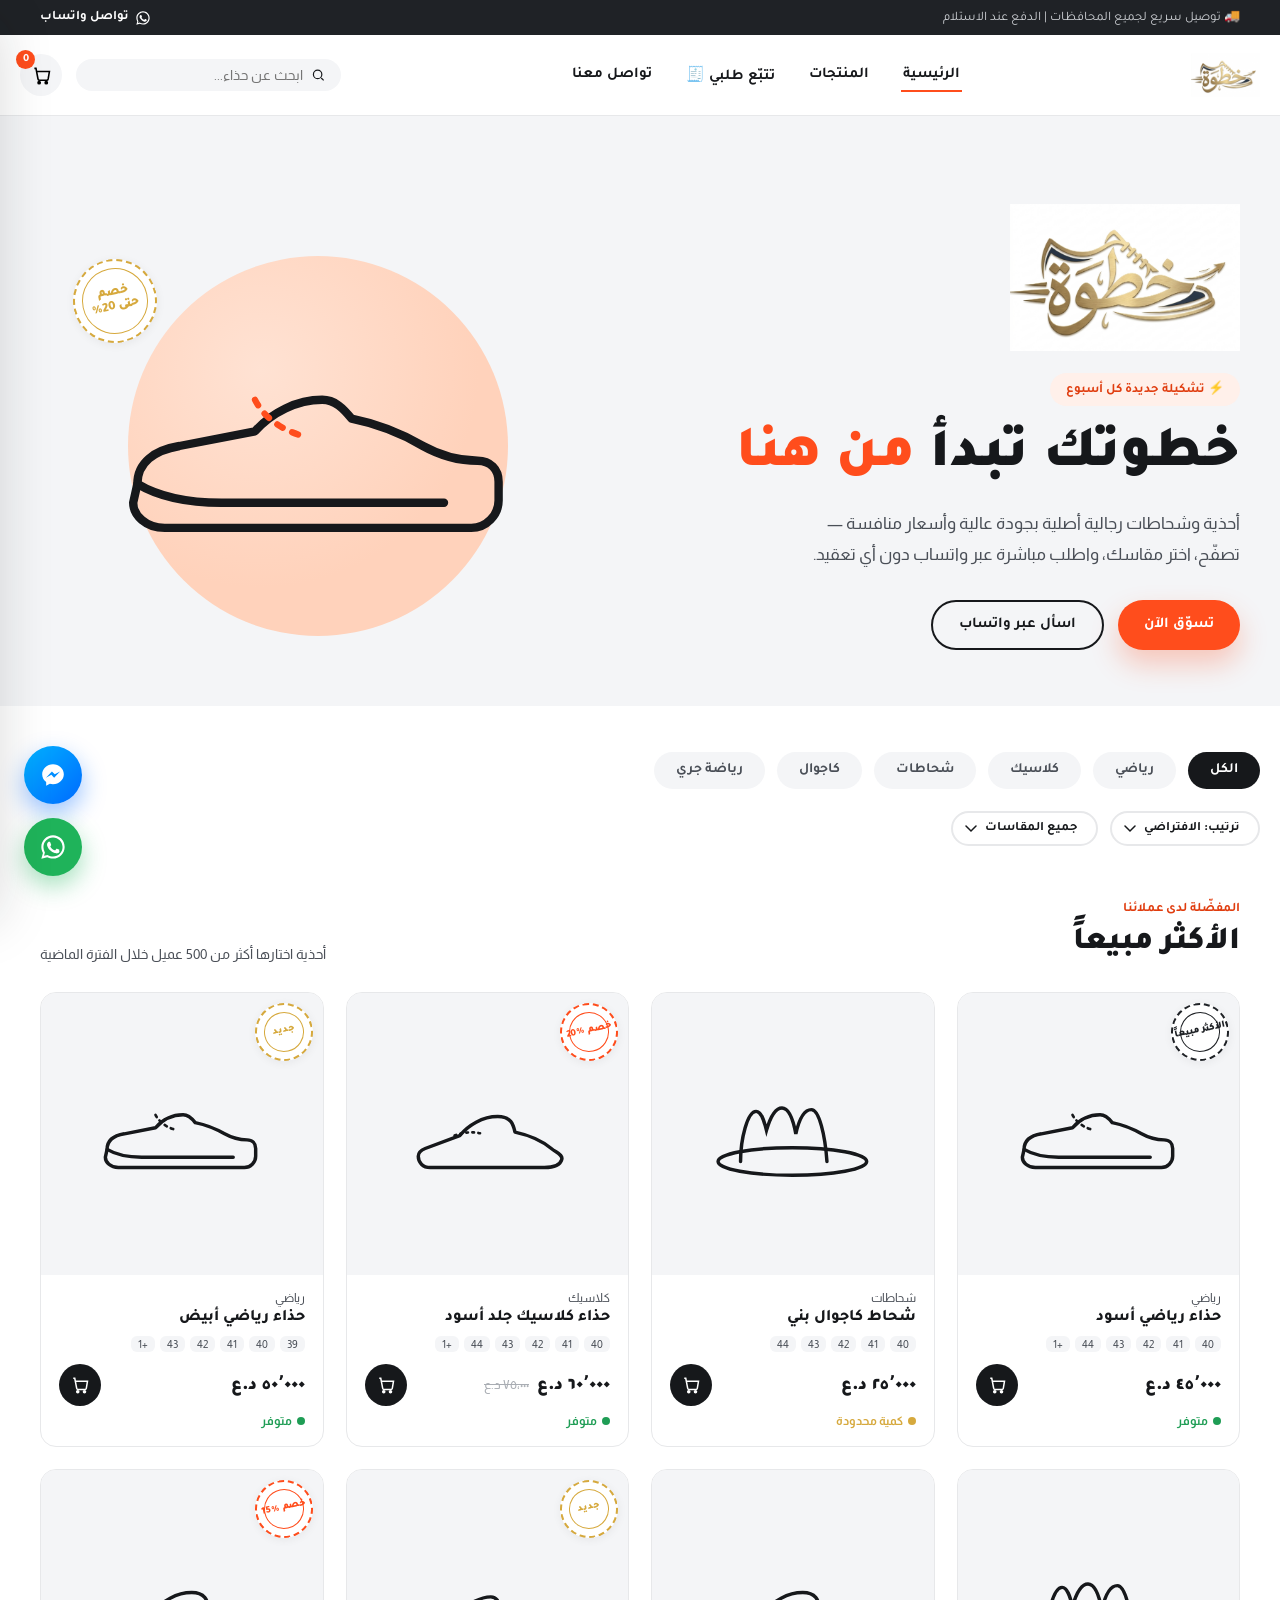
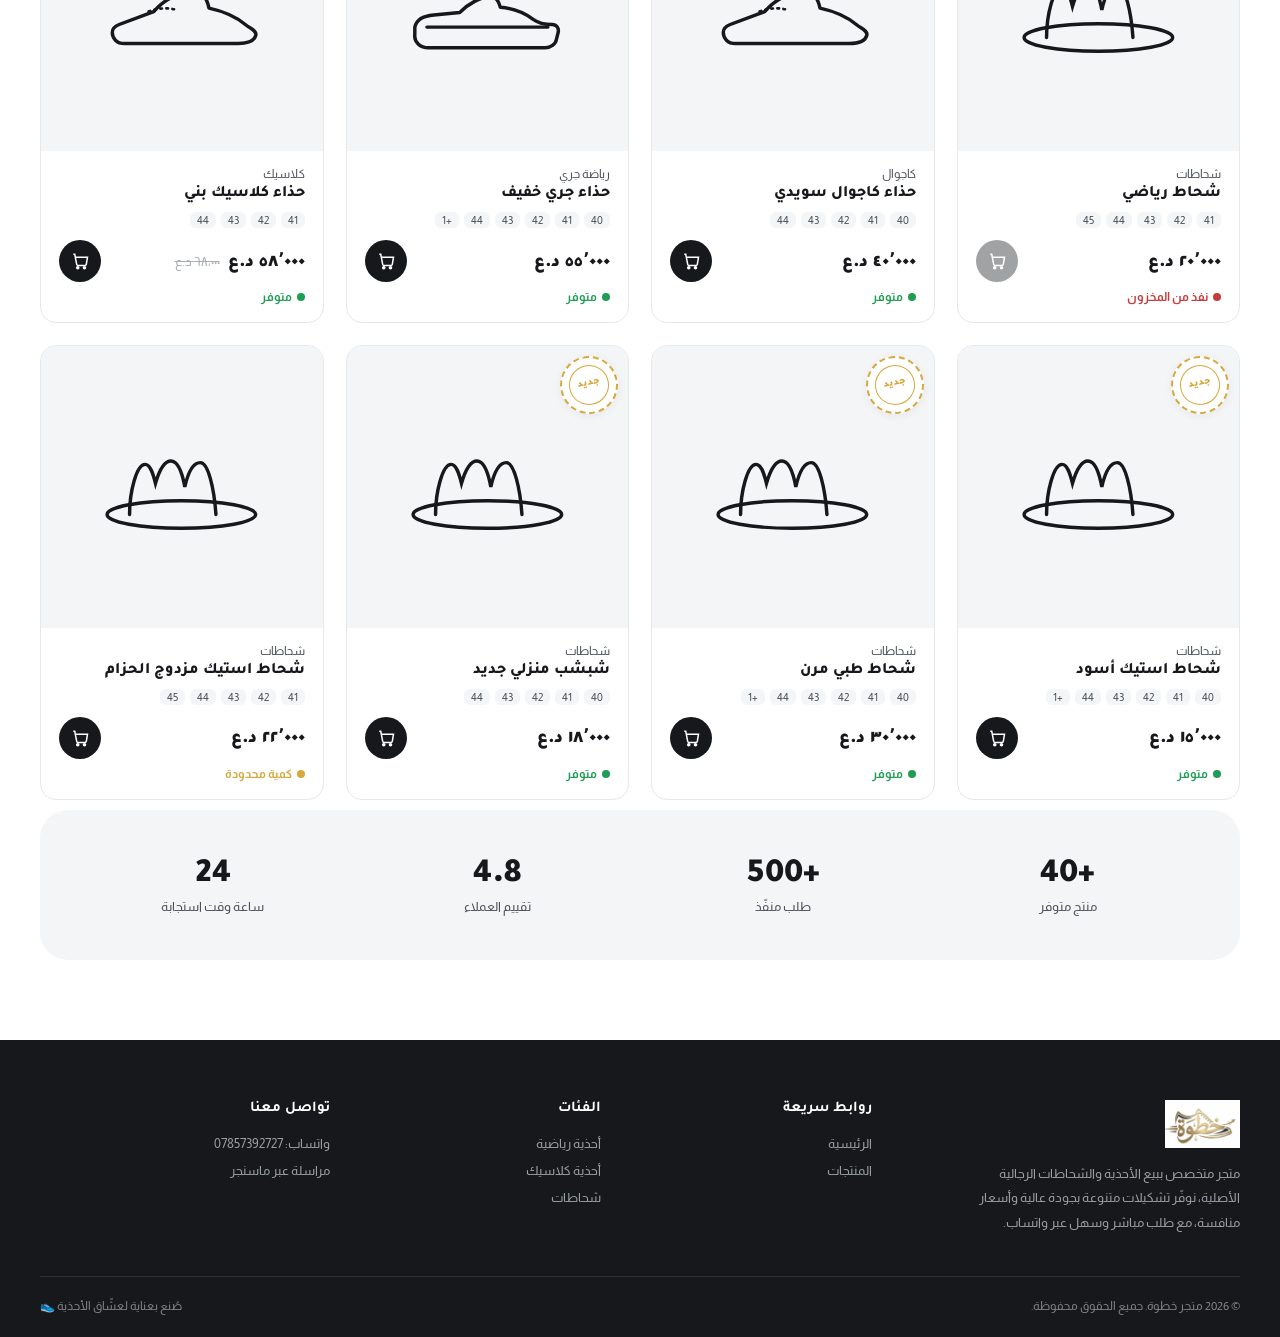
==== commit 36ada4c7: "Add files via upload" ====
--- a/index.html
+++ b/index.html
@@ -6,10 +6,10 @@
 <title>خطوة | متجر أحذية وشحاطات رجالية</title>
 <meta name="description" content="متجر خطوة لبيع الأحذية والشحاطات الرجالية — تشكيلات رياضية وكلاسيكية وكاجوال بأفضل الأسعار، مع إمكانية الطلب المباشر عبر واتساب.">
 <meta name="theme-color" content="#16181b">
-<link rel="icon" type="image/png" href="images/logo.png">
+<link rel="icon" type="image/png" href="logo.png">
 <meta property="og:title" content="خطوة | متجر أحذية وشحاطات رجالية">
 <meta property="og:description" content="أحذية وشحاطات رجالية أصلية بجودة عالية وأسعار منافسة — اطلب مباشرة عبر واتساب.">
-<meta property="og:image" content="images/logo.png">
+<meta property="og:image" content="logo.png">
 <meta property="og:type" content="website">
 <link rel="preconnect" href="https://fonts.googleapis.com">
 <link href="https://fonts.googleapis.com/css2?family=Almarai:wght@400;700;800&family=Tajawal:wght@700;800;900&display=swap" rel="stylesheet">
@@ -31,7 +31,7 @@
 <!-- الهيدر -->
 <header class="site-header" id="siteHeader">
   <div class="container header-inner">
-    <div class="logo" id="siteLogo"><img src="images/logo.png" alt="خطوة" class="logo-img"></div>
+    <div class="logo" id="siteLogo"><img src="logo.png" alt="خطوة" class="logo-img"></div>
 
     <nav class="main-nav" id="mainNav">
       <a href="#home" class="active">الرئيسية</a>
@@ -60,7 +60,7 @@
 <section class="hero" id="home">
   <div class="container hero-inner">
     <div>
-      <img src="images/logo.png" alt="خطوة" class="hero-logo">
+      <img src="logo.png" alt="خطوة" class="hero-logo">
       <span class="hero-eyebrow">⚡ تشكيلة جديدة كل أسبوع</span>
       <h1>خطوتك تبدأ <em>من هنا</em></h1>
       <p>أحذية وشحاطات رجالية أصلية بجودة عالية وأسعار منافسة — تصفّح، اختر مقاسك، واطلب مباشرة عبر واتساب دون أي تعقيد.</p>
@@ -128,7 +128,7 @@
   <div class="container">
     <div class="footer-grid">
       <div>
-        <div class="footer-logo"><img src="images/logo.png" alt="خطوة" class="footer-logo-img"></div>
+        <div class="footer-logo"><img src="logo.png" alt="خطوة" class="footer-logo-img"></div>
         <p class="footer-about">متجر متخصص ببيع الأحذية والشحاطات الرجالية الأصلية، نوفّر تشكيلات متنوعة بجودة عالية وأسعار منافسة، مع طلب مباشر وسهل عبر واتساب.</p>
       </div>
       <div class="footer-col">
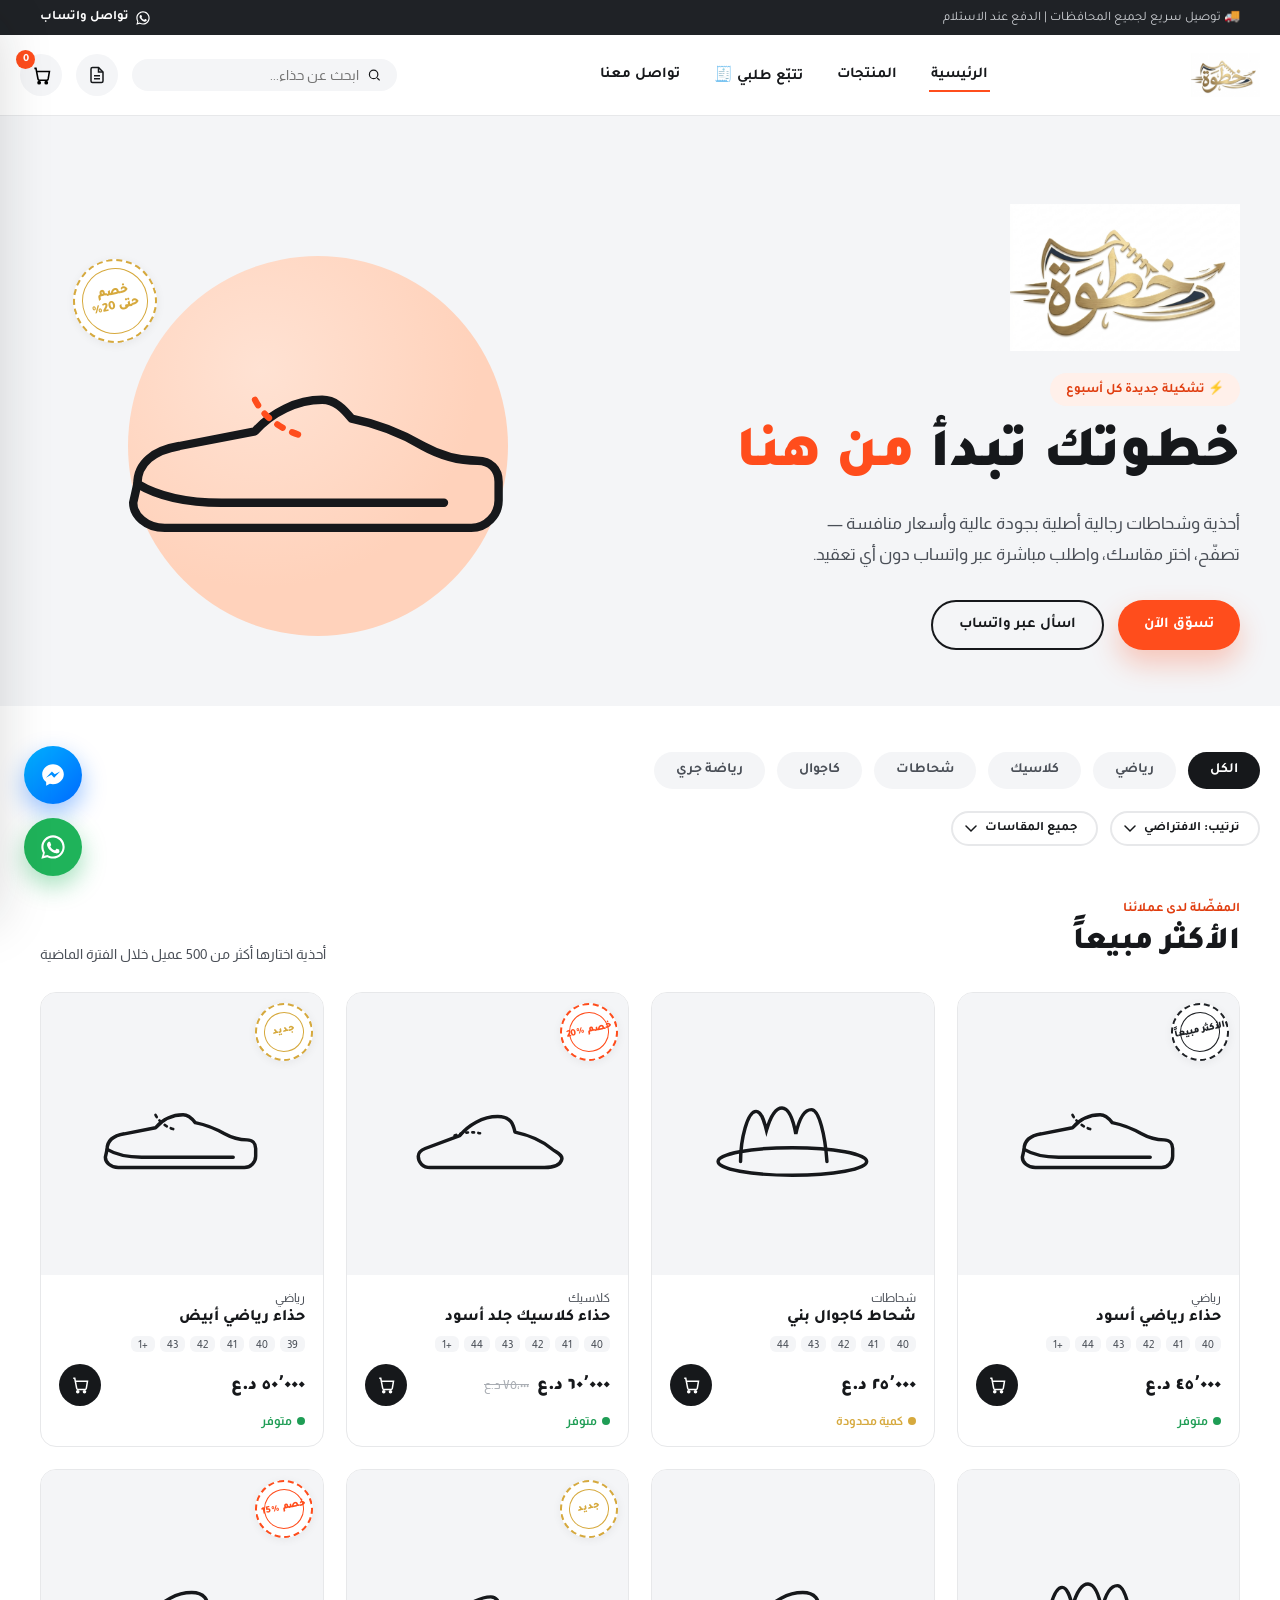
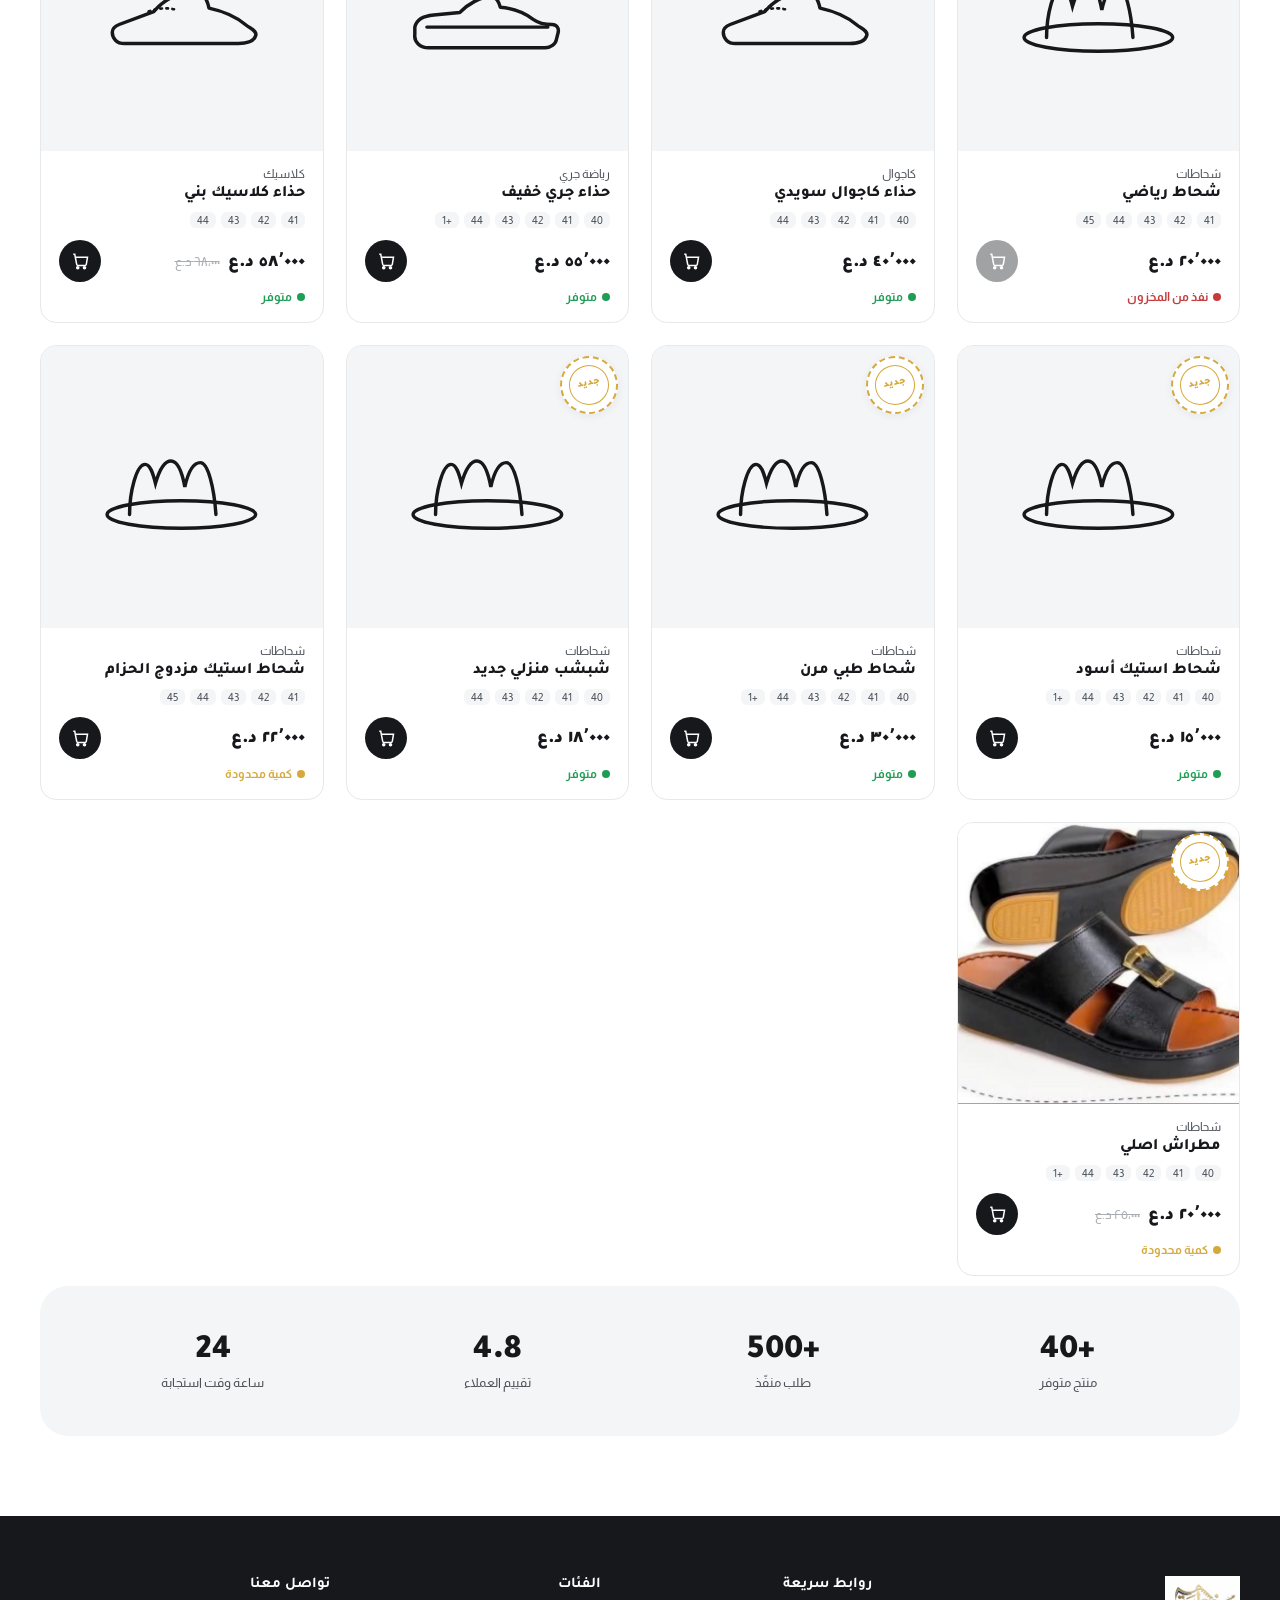
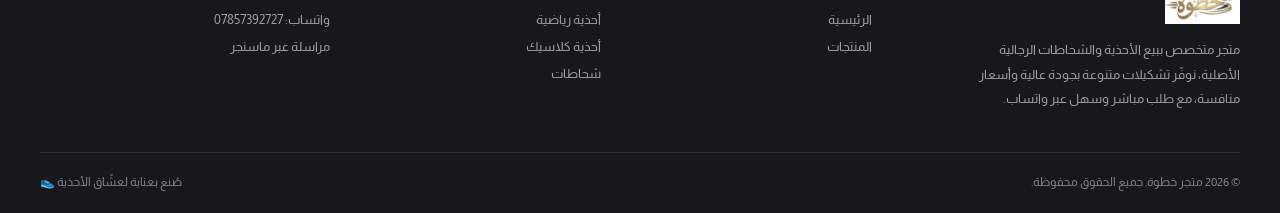
==== commit abcaed3f: "Add files via upload" ====
--- a/index.html
+++ b/index.html
@@ -45,6 +45,10 @@
         <svg width="16" height="16" viewBox="0 0 24 24" fill="none" stroke="currentColor" stroke-width="2"><circle cx="11" cy="11" r="7"/><path d="M21 21l-4-4"/></svg>
         <input id="searchInput" type="text" placeholder="ابحث عن حذاء...">
       </label>
+      <!-- زر تتبّع الطلب — يظهر دائماً بالهيدر -->
+      <button class="icon-btn track-header-btn" id="trackHeaderBtn" aria-label="تتبّع طلبي" title="تتبّع طلبي 🧾">
+        <svg width="18" height="18" viewBox="0 0 24 24" fill="none" stroke="currentColor" stroke-width="2"><path d="M14 2H6a2 2 0 0 0-2 2v16a2 2 0 0 0 2 2h12a2 2 0 0 0 2-2V8z"/><polyline points="14 2 14 8 20 8"/><line x1="16" y1="13" x2="8" y2="13"/><line x1="16" y1="17" x2="8" y2="17"/></svg>
+      </button>
       <button class="icon-btn" id="cartBtn" aria-label="السلة">
         <svg width="19" height="19" viewBox="0 0 24 24" fill="none" stroke="currentColor" stroke-width="2"><path d="M3 3h2l2.6 13.4a2 2 0 0 0 2 1.6h8.8a2 2 0 0 0 2-1.6L22 7H6"/><circle cx="9" cy="21" r="1.4" fill="currentColor"/><circle cx="18" cy="21" r="1.4" fill="currentColor"/></svg>
         <span class="cart-count" id="cartCount">0</span>
--- a/style.css
+++ b/style.css
@@ -2150,3 +2150,12 @@
   margin-bottom:6px;font-size:12.5px;font-weight:700;
 }
 .custom-link-row a{flex:1;overflow:hidden;text-overflow:ellipsis;white-space:nowrap;direction:ltr;text-align:right;}
+
+/* زر تتبّع الطلب بالهيدر */
+.track-header-btn{
+  position:relative;
+  color:var(--ink);
+}
+.track-header-btn:hover{
+  color:var(--ember);
+}
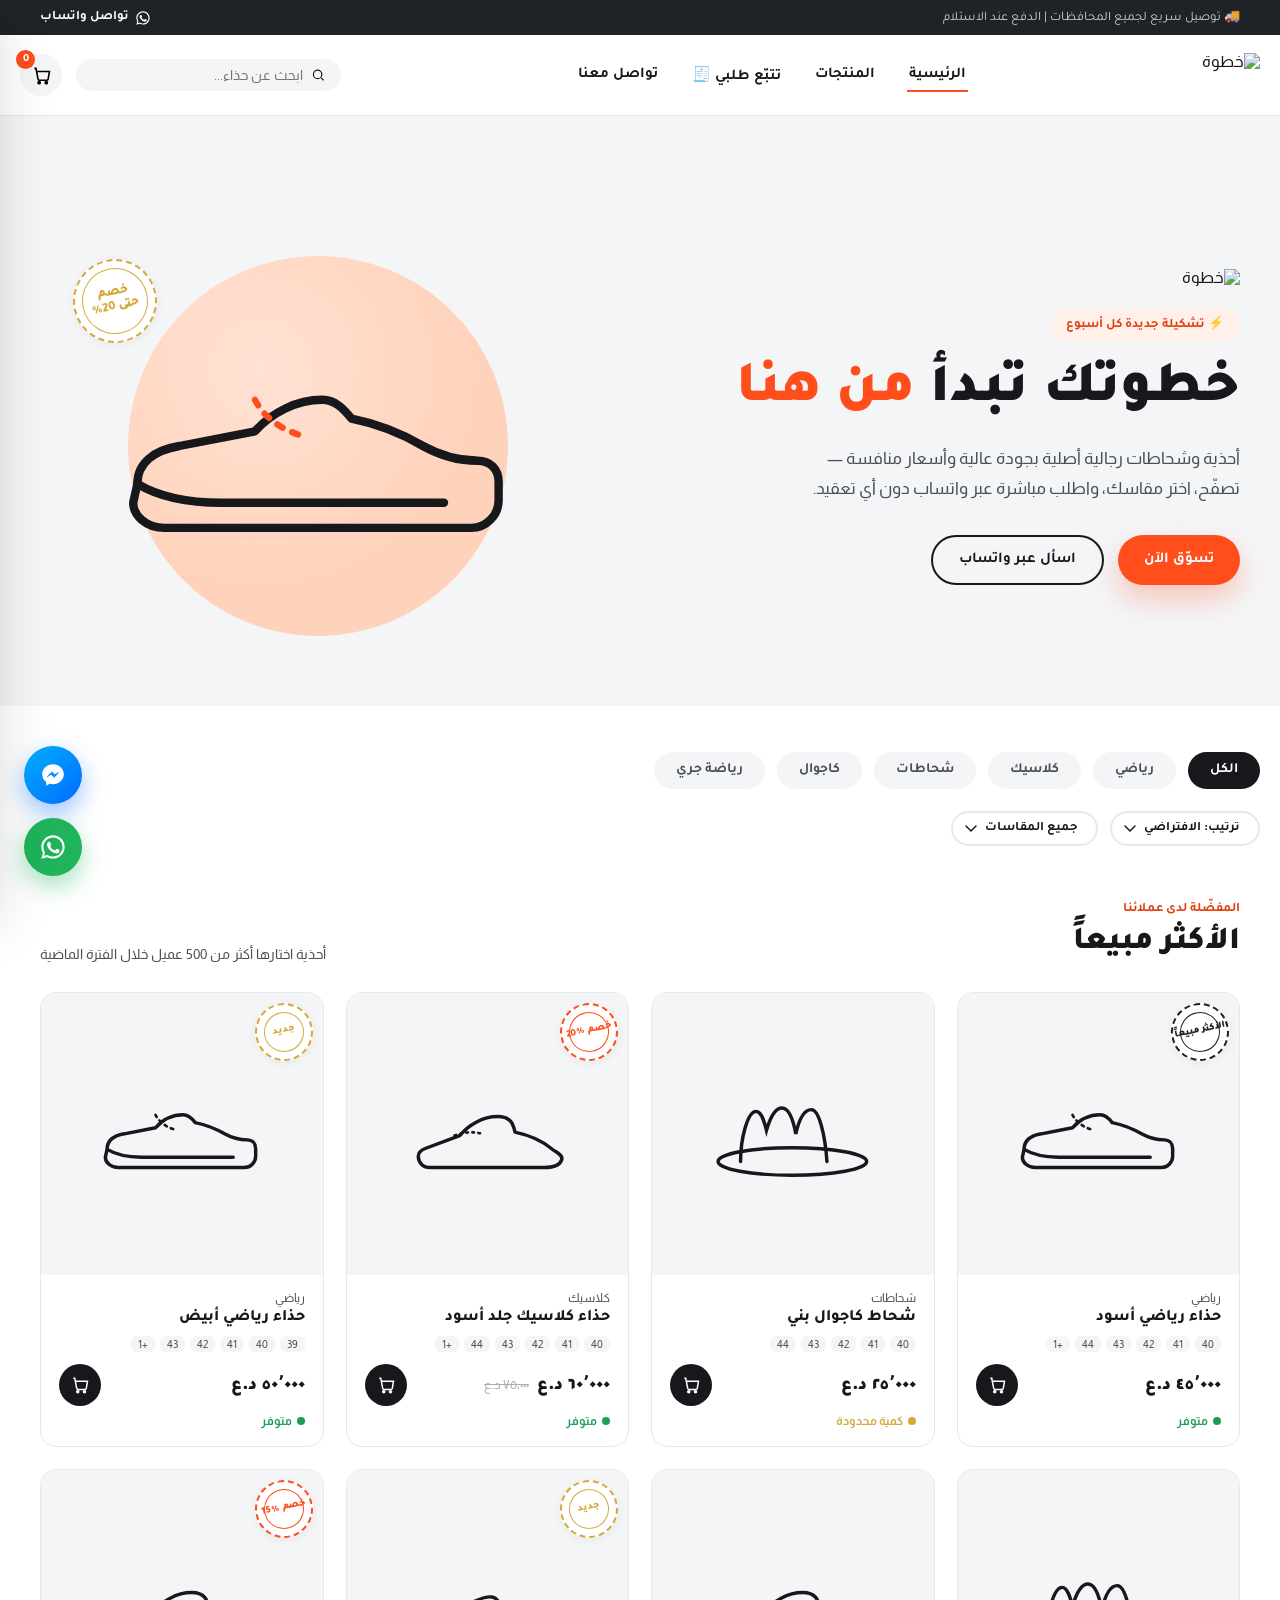
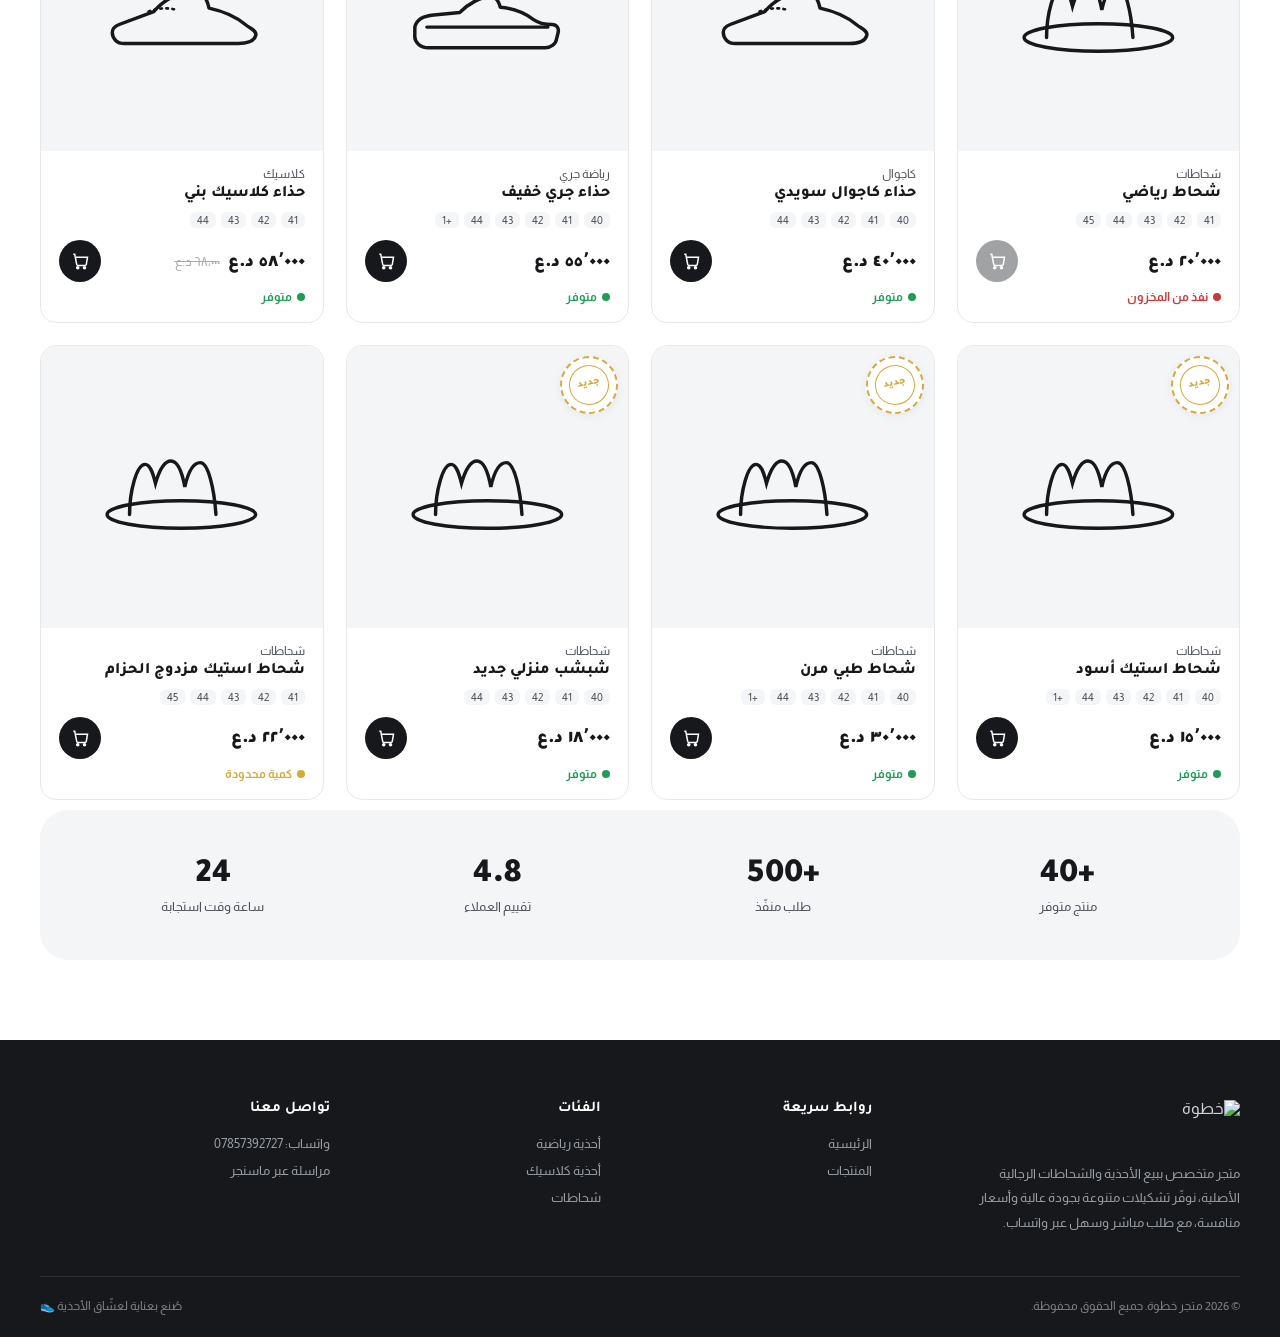
==== commit ee137f29: "Add files via upload" ====
--- a/index.html
+++ b/index.html
@@ -6,10 +6,10 @@
 <title>خطوة | متجر أحذية وشحاطات رجالية</title>
 <meta name="description" content="متجر خطوة لبيع الأحذية والشحاطات الرجالية — تشكيلات رياضية وكلاسيكية وكاجوال بأفضل الأسعار، مع إمكانية الطلب المباشر عبر واتساب.">
 <meta name="theme-color" content="#16181b">
-<link rel="icon" type="image/png" href="logo.png">
+<link rel="icon" type="image/png" href="images/logo.png">
 <meta property="og:title" content="خطوة | متجر أحذية وشحاطات رجالية">
 <meta property="og:description" content="أحذية وشحاطات رجالية أصلية بجودة عالية وأسعار منافسة — اطلب مباشرة عبر واتساب.">
-<meta property="og:image" content="logo.png">
+<meta property="og:image" content="images/logo.png">
 <meta property="og:type" content="website">
 <link rel="preconnect" href="https://fonts.googleapis.com">
 <link href="https://fonts.googleapis.com/css2?family=Almarai:wght@400;700;800&family=Tajawal:wght@700;800;900&display=swap" rel="stylesheet">
@@ -31,7 +31,7 @@
 <!-- الهيدر -->
 <header class="site-header" id="siteHeader">
   <div class="container header-inner">
-    <div class="logo" id="siteLogo"><img src="logo.png" alt="خطوة" class="logo-img"></div>
+    <div class="logo" id="siteLogo"><img src="images/logo.png" alt="خطوة" class="logo-img"></div>
 
     <nav class="main-nav" id="mainNav">
       <a href="#home" class="active">الرئيسية</a>
@@ -45,10 +45,6 @@
         <svg width="16" height="16" viewBox="0 0 24 24" fill="none" stroke="currentColor" stroke-width="2"><circle cx="11" cy="11" r="7"/><path d="M21 21l-4-4"/></svg>
         <input id="searchInput" type="text" placeholder="ابحث عن حذاء...">
       </label>
-      <!-- زر تتبّع الطلب — يظهر دائماً بالهيدر -->
-      <button class="icon-btn track-header-btn" id="trackHeaderBtn" aria-label="تتبّع طلبي" title="تتبّع طلبي 🧾">
-        <svg width="18" height="18" viewBox="0 0 24 24" fill="none" stroke="currentColor" stroke-width="2"><path d="M14 2H6a2 2 0 0 0-2 2v16a2 2 0 0 0 2 2h12a2 2 0 0 0 2-2V8z"/><polyline points="14 2 14 8 20 8"/><line x1="16" y1="13" x2="8" y2="13"/><line x1="16" y1="17" x2="8" y2="17"/></svg>
-      </button>
       <button class="icon-btn" id="cartBtn" aria-label="السلة">
         <svg width="19" height="19" viewBox="0 0 24 24" fill="none" stroke="currentColor" stroke-width="2"><path d="M3 3h2l2.6 13.4a2 2 0 0 0 2 1.6h8.8a2 2 0 0 0 2-1.6L22 7H6"/><circle cx="9" cy="21" r="1.4" fill="currentColor"/><circle cx="18" cy="21" r="1.4" fill="currentColor"/></svg>
         <span class="cart-count" id="cartCount">0</span>
@@ -64,7 +60,7 @@
 <section class="hero" id="home">
   <div class="container hero-inner">
     <div>
-      <img src="logo.png" alt="خطوة" class="hero-logo">
+      <img src="images/logo.png" alt="خطوة" class="hero-logo">
       <span class="hero-eyebrow">⚡ تشكيلة جديدة كل أسبوع</span>
       <h1>خطوتك تبدأ <em>من هنا</em></h1>
       <p>أحذية وشحاطات رجالية أصلية بجودة عالية وأسعار منافسة — تصفّح، اختر مقاسك، واطلب مباشرة عبر واتساب دون أي تعقيد.</p>
@@ -132,7 +128,7 @@
   <div class="container">
     <div class="footer-grid">
       <div>
-        <div class="footer-logo"><img src="logo.png" alt="خطوة" class="footer-logo-img"></div>
+        <div class="footer-logo"><img src="images/logo.png" alt="خطوة" class="footer-logo-img"></div>
         <p class="footer-about">متجر متخصص ببيع الأحذية والشحاطات الرجالية الأصلية، نوفّر تشكيلات متنوعة بجودة عالية وأسعار منافسة، مع طلب مباشر وسهل عبر واتساب.</p>
       </div>
       <div class="footer-col">
